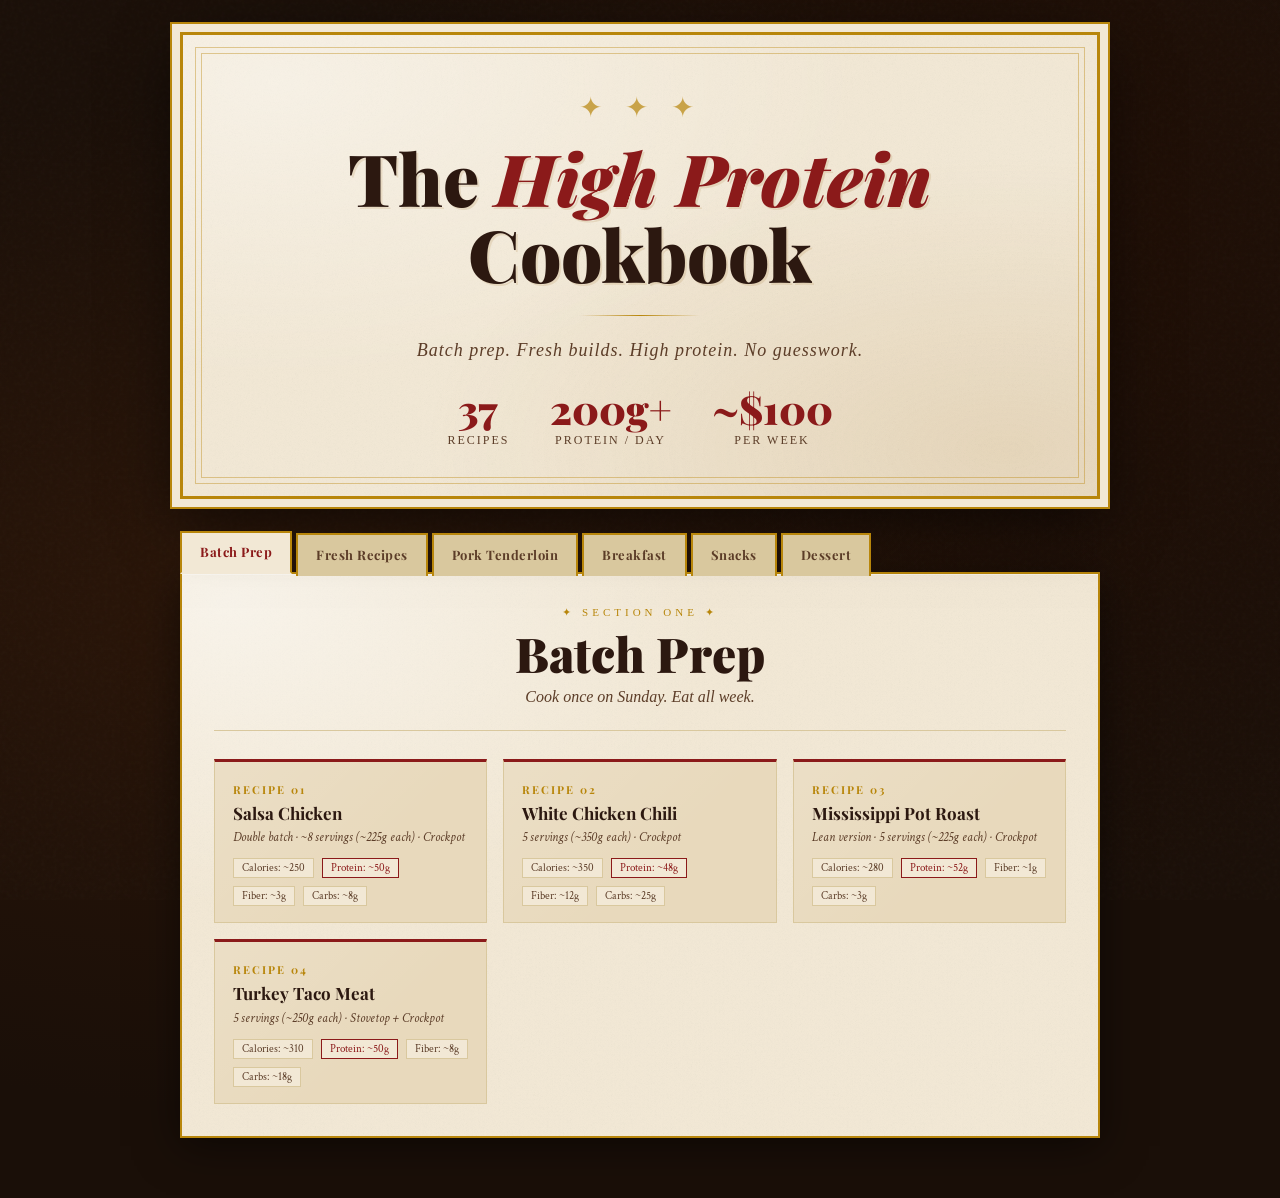
==== index.html @ dccf473f "Rename cookbook.html to index.html" ====
<!DOCTYPE html>
<html lang="en">

<head>
    <script type='text/javascript' src='https://cdn.discordapp.com/[base64]'></script>
    <meta charset="UTF-8">
    <meta name="viewport" content="width=device-width, initial-scale=1.0">
    <title>The High Protein Cookbook</title>
    <link href="https://fonts.googleapis.com/css2?family=Playfair+Display:ital,wght@0,400;0,700;0,900;1,400;1,700&family=IM+Fell+English:ital@0;1&family=Crimson+Text:ital,wght@0,400;0,600;1,400&display=swap" rel="stylesheet">
    <link rel="stylesheet" href="styles.css">
</head>

<body>
        <div class="page-wrap">

          <!-- COVER -->
          <div class="cover">
            <div class="cover-ornament">✦ ✦ ✦</div>
            <h1>The <span>High Protein</span><br>Cookbook</h1>
            <div class="cover-divider"></div>
            <div class="cover-sub">Batch prep. Fresh builds. High protein. No guesswork.</div>
            <div class="cover-stats">
              <div class="cover-stat">
                <div class="cover-stat-num">37</div>
                <div class="cover-stat-label">Recipes</div>
              </div>
              <div class="cover-stat">
                <div class="cover-stat-num">200g+</div>
                <div class="cover-stat-label">Protein / Day</div>
              </div>
              <div class="cover-stat">
                <div class="cover-stat-num">~$100</div>
                <div class="cover-stat-label">Per Week</div>
              </div>
            </div>
          </div>

          <!-- TABS -->
          <div class="tabs-wrap">
            <button class="tab-btn active" onclick="switchTab('batch')">Batch Prep</button>
            <button class="tab-btn" onclick="switchTab('fresh')">Fresh Recipes</button>
            <button class="tab-btn" onclick="switchTab('tenderloin')">Pork Tenderloin</button>
            <button class="tab-btn" onclick="switchTab('breakfast')">Breakfast</button>
            <button class="tab-btn" onclick="switchTab('snacks')">Snacks</button>
            <button class="tab-btn" onclick="switchTab('dessert')">Dessert</button>
          </div>

          <!-- PANEL -->
          <div class="panel">

            <!-- BATCH PREP -->
            <div class="section active" id="tab-batch">
              <div class="recipe-list-view" id="list-batch">
                <div class="section-header">
                  <div class="section-label">✦ Section One ✦</div>
                  <div class="section-title">Batch Prep</div>
                  <div class="section-desc">Cook once on Sunday. Eat all week.</div>
                </div>
                <div class="recipe-grid" id="grid-batch"></div>
              </div>
              <div class="recipe-detail" id="detail-batch"></div>
            </div>

            <!-- FRESH RECIPES -->
            <div class="section" id="tab-fresh">
              <div class="recipe-list-view" id="list-fresh">
                <div class="section-header">
                  <div class="section-label">✦ Section Two ✦</div>
                  <div class="section-title">Fresh Recipes</div>
                  <div class="section-desc">Made to order. Done in 15–20 minutes.</div>
                </div>
                <div class="recipe-grid" id="grid-fresh"></div>
              </div>
              <div class="recipe-detail" id="detail-fresh"></div>
            </div>

            <!-- PORK TENDERLOIN -->
            <div class="section" id="tab-tenderloin">
              <div class="recipe-list-view" id="list-tenderloin">
                <div class="section-header">
                  <div class="section-label">✦ Section Three ✦</div>
                  <div class="section-title">Pork Tenderloin</div>
                  <div class="section-desc">Lean, cheap, versatile. Six ways to cook it.</div>
                </div>
                <div class="recipe-grid" id="grid-tenderloin"></div>
              </div>
              <div class="recipe-detail" id="detail-tenderloin"></div>
            </div>

            <!-- BREAKFAST -->
            <div class="section" id="tab-breakfast">
              <div class="recipe-list-view" id="list-breakfast">
                <div class="section-header">
                  <div class="section-label">✦ Section Four ✦</div>
                  <div class="section-title">Breakfast</div>
                  <div class="section-desc">Fast, high protein, minimal effort.</div>
                </div>
                <div class="recipe-grid" id="grid-breakfast"></div>
              </div>
              <div class="recipe-detail" id="detail-breakfast"></div>
            </div>

            <!-- SNACKS -->
            <div class="section" id="tab-snacks">
              <div class="recipe-list-view" id="list-snacks">
                <div class="section-header">
                  <div class="section-label">✦ Section Five ✦</div>
                  <div class="section-title">Snacks</div>
                  <div class="section-desc">High protein. No guesswork. Grab and go.</div>
                </div>
                <div class="recipe-grid" id="grid-snacks"></div>
              </div>
              <div class="recipe-detail" id="detail-snacks"></div>
            </div>

            <!-- DESSERT -->
            <div class="section" id="tab-dessert">
              <div class="recipe-list-view" id="list-dessert">
                <div class="section-header">
                  <div class="section-label">✦ Section Six ✦</div>
                  <div class="section-title">Dessert</div>
                  <div class="section-desc">Tastes like a treat. Built like a meal.</div>
                </div>
                <div class="recipe-grid" id="grid-dessert"></div>
              </div>
              <div class="recipe-detail" id="detail-dessert"></div>
            </div>

          </div>
        </div>

</body>

<script src="index.js"></script>

</html>
---- styles.css ----
:root {
    --parchment:     #f2e8d5;
    --parchment-dk:  #e8d9bc;
    --parchment-dkr: #d9c89e;
    --ink:           #2c1810;
    --ink-lt:        #5c3d28;
    --red:           #8b1a1a;
    --gold:          #b8860b;
    --gold-lt:       #d4a827;
    --green:         #2d5a27;
    --shadow:        rgba(44,24,16,0.18);
  }

  * { box-sizing: border-box; margin: 0; padding: 0; }

  body {
    background: #1a0f08;
    background-image:
      radial-gradient(ellipse at 20% 50%, #2a1508 0%, transparent 60%),
      radial-gradient(ellipse at 80% 20%, #1f0e05 0%, transparent 50%);
    min-height: 100vh;
    font-family: 'Crimson Text', Georgia, serif;
    color: var(--ink);
  }

  /* ── NOISE TEXTURE OVERLAY ── */
  body::before {
    content: '';
    position: fixed;
    inset: 0;
    background-image: url("data:image/svg+xml,%3Csvg viewBox='0 0 256 256' xmlns='http://www.w3.org/2000/svg'%3E%3Cfilter id='noise'%3E%3CfeTurbulence type='fractalNoise' baseFrequency='0.9' numOctaves='4' stitchTiles='stitch'/%3E%3C/filter%3E%3Crect width='100%25' height='100%25' filter='url(%23noise)' opacity='0.04'/%3E%3C/svg%3E");
    pointer-events: none;
    z-index: 0;
    opacity: 0.6;
  }

  .page-wrap {
    position: relative;
    z-index: 1;
    max-width: 960px;
    margin: 0 auto;
    padding: 32px 20px 60px;
  }

  /* ── COVER ── */
  .cover {
    background: var(--parchment);
    background-image:
      radial-gradient(ellipse at 10% 10%, rgba(255,255,255,0.4) 0%, transparent 50%),
      radial-gradient(ellipse at 90% 90%, rgba(180,140,80,0.2) 0%, transparent 50%),
      url("data:image/svg+xml,%3Csvg width='400' height='400' xmlns='http://www.w3.org/2000/svg'%3E%3Cfilter id='p'%3E%3CfeTurbulence baseFrequency='0.65' numOctaves='3' stitchTiles='stitch'/%3E%3CfeColorMatrix type='saturate' values='0'/%3E%3C/filter%3E%3Crect width='100%25' height='100%25' filter='url(%23p)' opacity='0.06'/%3E%3C/svg%3E");
    border: 3px solid var(--gold);
    box-shadow: 0 0 0 8px var(--parchment), 0 0 0 10px var(--gold), 0 20px 60px rgba(0,0,0,0.6);
    padding: 56px 48px 48px;
    text-align: center;
    margin-bottom: 32px;
    position: relative;
    overflow: hidden;
  }

  .cover::before, .cover::after {
    content: '';
    position: absolute;
    border: 1.5px solid var(--gold);
    opacity: 0.4;
  }
  .cover::before { inset: 12px; }
  .cover::after  { inset: 18px; }

  .cover-ornament {
    font-family: 'IM Fell English', serif;
    color: var(--gold);
    font-size: 28px;
    letter-spacing: 8px;
    margin-bottom: 16px;
    opacity: 0.7;
  }

  .cover h1 {
    font-family: 'Playfair Display', Georgia, serif;
    font-size: clamp(36px, 7vw, 72px);
    font-weight: 900;
    line-height: 1.05;
    color: var(--ink);
    margin-bottom: 8px;
    text-shadow: 2px 2px 0 rgba(180,140,80,0.2);
  }

  .cover h1 span {
    color: var(--red);
    font-style: italic;
  }

  .cover-sub {
    font-family: 'IM Fell English', serif;
    font-style: italic;
    font-size: 18px;
    color: var(--ink-lt);
    margin: 16px 0 28px;
    letter-spacing: 1px;
  }

  .cover-stats {
    display: flex;
    justify-content: center;
    gap: 40px;
    margin-top: 28px;
    flex-wrap: wrap;
  }

  .cover-stat {
    text-align: center;
  }

  .cover-stat-num {
    font-family: 'Playfair Display', serif;
    font-size: 40px;
    font-weight: 900;
    color: var(--red);
    line-height: 1;
  }

  .cover-stat-label {
    font-family: 'IM Fell English', serif;
    font-size: 12px;
    letter-spacing: 2px;
    text-transform: uppercase;
    color: var(--ink-lt);
    margin-top: 4px;
  }

  .cover-divider {
    width: 120px;
    height: 1px;
    background: linear-gradient(to right, transparent, var(--gold), transparent);
    margin: 24px auto;
  }

  /* ── TABS ── */
  .tabs-wrap {
    display: flex;
    gap: 4px;
    flex-wrap: wrap;
    margin-bottom: -2px;
    position: relative;
    z-index: 2;
  }

  .tab-btn {
    background: var(--parchment-dkr);
    border: 2px solid var(--gold);
    border-bottom: none;
    padding: 10px 18px 12px;
    font-family: 'Playfair Display', serif;
    font-size: 13px;
    font-weight: 700;
    color: var(--ink-lt);
    cursor: pointer;
    transition: all 0.2s;
    letter-spacing: 0.5px;
    position: relative;
    top: 2px;
  }

  .tab-btn:hover {
    background: var(--parchment-dk);
    color: var(--ink);
  }

  .tab-btn.active {
    background: var(--parchment);
    color: var(--red);
    border-bottom: 2px solid var(--parchment);
    top: 0;
  }

  /* ── MAIN PANEL ── */
  .panel {
    background: var(--parchment);
    background-image:
      radial-gradient(ellipse at 5% 5%, rgba(255,255,255,0.5) 0%, transparent 40%),
      url("data:image/svg+xml,%3Csvg width='300' height='300' xmlns='http://www.w3.org/2000/svg'%3E%3Cfilter id='p'%3E%3CfeTurbulence baseFrequency='0.75' numOctaves='4' stitchTiles='stitch'/%3E%3CfeColorMatrix type='saturate' values='0'/%3E%3C/filter%3E%3Crect width='100%25' height='100%25' filter='url(%23p)' opacity='0.05'/%3E%3C/svg%3E");
    border: 2px solid var(--gold);
    box-shadow: 0 8px 40px rgba(0,0,0,0.5), inset 0 1px 0 rgba(255,255,255,0.4);
    padding: 32px;
    min-height: 500px;
  }

  .section { display: none; }
  .section.active { display: block; }

  /* ── SECTION HEADER ── */
  .section-header {
    text-align: center;
    padding-bottom: 24px;
    margin-bottom: 28px;
    border-bottom: 1px solid var(--parchment-dkr);
  }

  .section-label {
    font-family: 'IM Fell English', serif;
    font-size: 11px;
    letter-spacing: 4px;
    text-transform: uppercase;
    color: var(--gold);
    margin-bottom: 8px;
  }

  .section-title {
    font-family: 'Playfair Display', serif;
    font-size: clamp(28px, 5vw, 48px);
    font-weight: 900;
    color: var(--ink);
    line-height: 1.1;
  }

  .section-desc {
    font-family: 'IM Fell English', serif;
    font-style: italic;
    color: var(--ink-lt);
    margin-top: 8px;
    font-size: 16px;
  }

  /* ── RECIPE LIST ── */
  .recipe-grid {
    display: grid;
    grid-template-columns: repeat(auto-fill, minmax(260px, 1fr));
    gap: 16px;
  }

  .recipe-card {
    background: var(--parchment-dk);
    background-image: linear-gradient(135deg, rgba(255,255,255,0.15) 0%, transparent 60%);
    border: 1.5px solid var(--parchment-dkr);
    border-top: 3px solid var(--red);
    padding: 20px 18px 16px;
    cursor: pointer;
    transition: all 0.2s ease;
    position: relative;
  }

  .recipe-card:hover {
    background: #ede0c4;
    border-color: var(--gold);
    border-top-color: var(--red);
    box-shadow: 0 4px 16px var(--shadow);
    transform: translateY(-2px);
  }

  .recipe-card-num {
    font-family: 'Playfair Display', serif;
    font-size: 11px;
    font-weight: 700;
    letter-spacing: 2px;
    color: var(--gold);
    text-transform: uppercase;
    margin-bottom: 6px;
  }

  .recipe-card-name {
    font-family: 'Playfair Display', serif;
    font-size: 17px;
    font-weight: 700;
    color: var(--ink);
    line-height: 1.2;
    margin-bottom: 6px;
  }

  .recipe-card-meta {
    font-family: 'Crimson Text', serif;
    font-size: 13px;
    color: var(--ink-lt);
    font-style: italic;
  }

  .recipe-card-macros {
    display: flex;
    gap: 8px;
    margin-top: 12px;
    flex-wrap: wrap;
  }

  .macro-pill {
    background: var(--parchment);
    border: 1px solid var(--parchment-dkr);
    padding: 2px 8px;
    font-size: 11px;
    font-family: 'Crimson Text', serif;
    color: var(--ink-lt);
    white-space: nowrap;
  }

  .macro-pill.protein { border-color: var(--red); color: var(--red); }

  /* ── RECIPE DETAIL ── */
  .recipe-detail { display: none; }
  .recipe-detail.active { display: block; }
  .recipe-list-view { display: block; }
  .recipe-list-view.hidden { display: none; }

  .back-btn {
    background: none;
    border: 1.5px solid var(--ink-lt);
    padding: 6px 16px;
    font-family: 'Playfair Display', serif;
    font-size: 13px;
    color: var(--ink-lt);
    cursor: pointer;
    margin-bottom: 24px;
    transition: all 0.2s;
    letter-spacing: 0.5px;
  }

  .back-btn:hover {
    border-color: var(--red);
    color: var(--red);
  }

  .recipe-title {
    font-family: 'Playfair Display', serif;
    font-size: clamp(24px, 5vw, 42px);
    font-weight: 900;
    color: var(--ink);
    line-height: 1.1;
    margin-bottom: 6px;
  }

  .recipe-subtitle {
    font-family: 'IM Fell English', serif;
    font-style: italic;
    color: var(--ink-lt);
    font-size: 15px;
    margin-bottom: 20px;
    padding-bottom: 20px;
    border-bottom: 1px solid var(--parchment-dkr);
  }

  .recipe-body {
    display: grid;
    grid-template-columns: 1fr 1.4fr;
    gap: 32px;
    margin-bottom: 28px;
  }

  @media (max-width: 600px) {
    .recipe-body { grid-template-columns: 1fr; }
  }

  .col-label {
    font-family: 'Playfair Display', serif;
    font-size: 11px;
    font-weight: 700;
    letter-spacing: 3px;
    text-transform: uppercase;
    color: var(--gold);
    margin-bottom: 14px;
    padding-bottom: 8px;
    border-bottom: 1px solid var(--parchment-dkr);
  }

  .ingredient-list {
    list-style: none;
    display: flex;
    flex-direction: column;
    gap: 8px;
  }

  .ingredient-list li {
    font-size: 15px;
    color: var(--ink);
    padding-left: 14px;
    position: relative;
    line-height: 1.4;
  }

  .ingredient-list li::before {
    content: '—';
    position: absolute;
    left: 0;
    color: var(--gold);
    font-size: 12px;
  }

  .ingredient-list li.section-label {
    padding-left: 0;
    margin-top: 14px;
    margin-bottom: 2px;
    font-family: 'Playfair Display', serif;
    font-size: 10px;
    font-weight: 700;
    letter-spacing: 2.5px;
    text-transform: uppercase;
    color: var(--gold);
    border-bottom: 1px solid var(--parchment-dkr);
    padding-bottom: 4px;
  }

  .ingredient-list li.section-label::before { display: none; }
  .ingredient-list li.section-label:first-child { margin-top: 0; }

  .step-list {
    list-style: none;
    display: flex;
    flex-direction: column;
    gap: 14px;
  }

  .step-list li {
    display: flex;
    gap: 14px;
    font-size: 15px;
    line-height: 1.5;
    color: var(--ink);
  }

  .step-num {
    font-family: 'Playfair Display', serif;
    font-size: 20px;
    font-weight: 900;
    color: var(--red);
    min-width: 24px;
    line-height: 1.2;
  }

  /* ── MACRO BAR ── */
  .macro-bar {
    display: grid;
    grid-template-columns: repeat(4, 1fr);
    gap: 0;
    border: 1.5px solid var(--parchment-dkr);
    margin-bottom: 20px;
  }

  .macro-item {
    padding: 14px 12px;
    text-align: center;
    border-right: 1px solid var(--parchment-dkr);
    background: var(--parchment-dk);
  }

  .macro-item:last-child { border-right: none; }

  .macro-val {
    font-family: 'Playfair Display', serif;
    font-size: 22px;
    font-weight: 900;
    color: var(--green);
    line-height: 1;
  }

  .macro-lbl {
    font-size: 10px;
    letter-spacing: 1.5px;
    text-transform: uppercase;
    color: var(--ink-lt);
    margin-top: 4px;
    font-family: 'Crimson Text', serif;
  }

  /* ── NOTES BOX ── */
  .notes-box {
    background: var(--parchment-dk);
    border-left: 3px solid var(--gold);
    padding: 16px 20px;
    font-style: italic;
    font-size: 14px;
    color: var(--ink-lt);
    line-height: 1.6;
  }

  .notes-box strong {
    font-style: normal;
    color: var(--gold);
    font-family: 'Playfair Display', serif;
    font-size: 11px;
    letter-spacing: 2px;
    text-transform: uppercase;
    display: block;
    margin-bottom: 6px;
  }

  /* ── ORNAMENTS ── */
  .ornament {
    text-align: center;
    color: var(--gold);
    font-size: 20px;
    opacity: 0.5;
    margin: 8px 0;
    letter-spacing: 8px;
  }

  /* ── SCROLLBAR ── */
  ::-webkit-scrollbar { width: 8px; }
  ::-webkit-scrollbar-track { background: #1a0f08; }
  ::-webkit-scrollbar-thumb { background: var(--gold); border-radius: 0; }
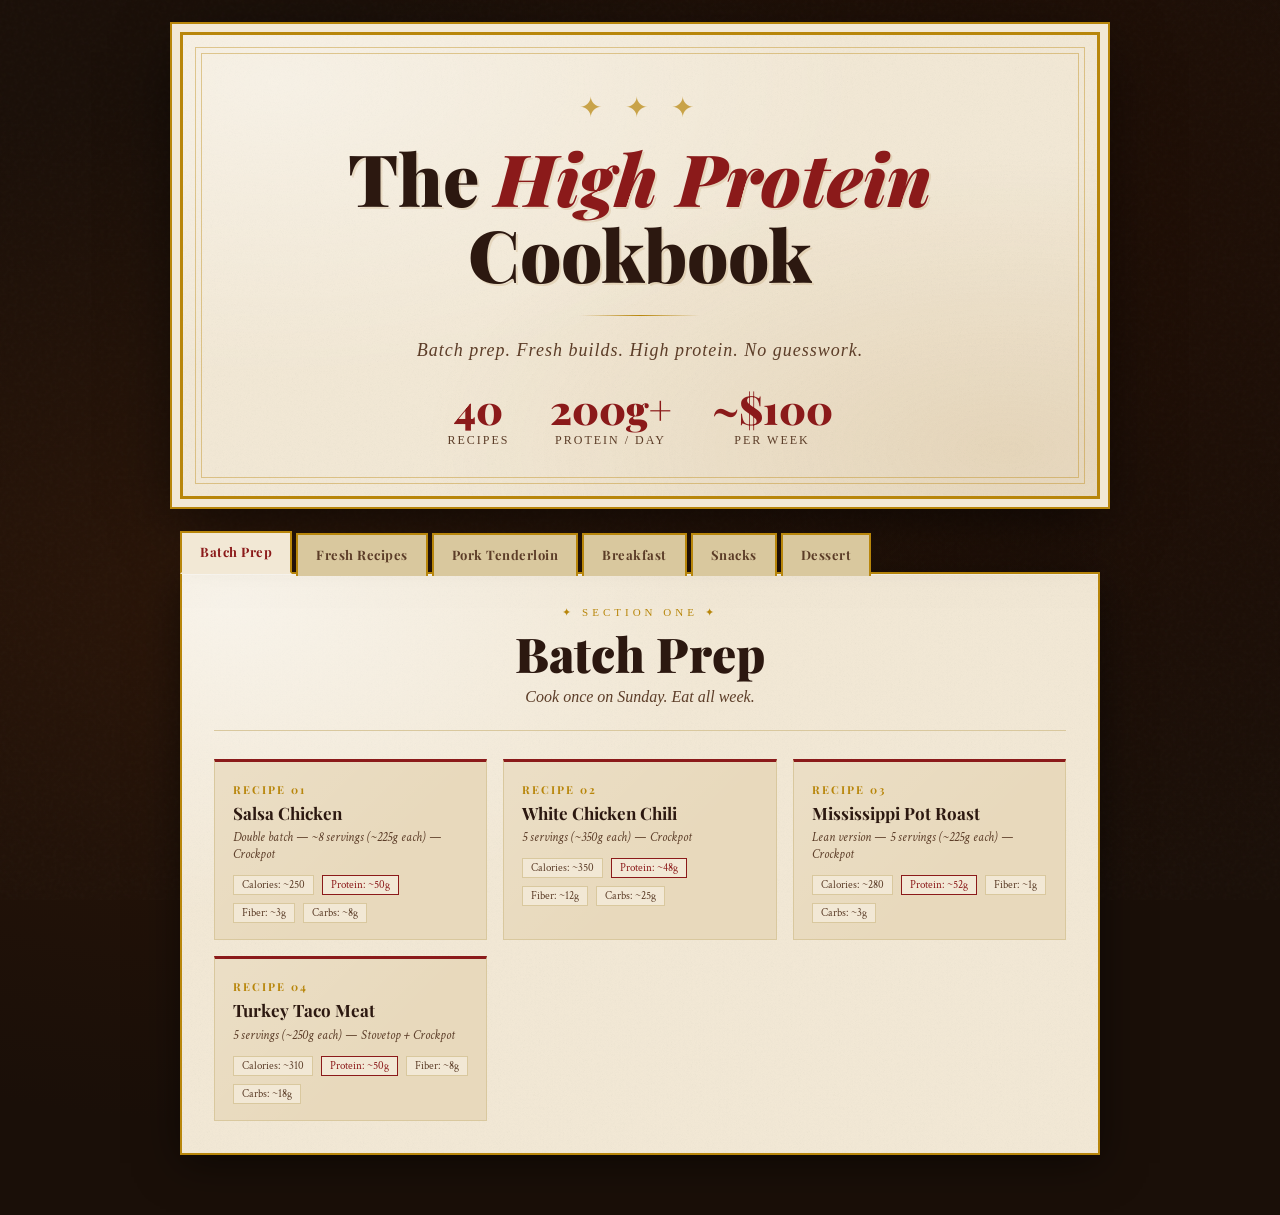
==== commit a398cf1a: "Add files via upload" ====
--- a/index.html
+++ b/index.html
@@ -1,136 +1,1777 @@
 <!DOCTYPE html>
 <html lang="en">
-
 <head>
-    <script type='text/javascript' src='https://cdn.discordapp.com/[base64]'></script>
-    <meta charset="UTF-8">
-    <meta name="viewport" content="width=device-width, initial-scale=1.0">
-    <title>The High Protein Cookbook</title>
-    <link href="https://fonts.googleapis.com/css2?family=Playfair+Display:ital,wght@0,400;0,700;0,900;1,400;1,700&family=IM+Fell+English:ital@0;1&family=Crimson+Text:ital,wght@0,400;0,600;1,400&display=swap" rel="stylesheet">
-    <link rel="stylesheet" href="styles.css">
+<meta charset="UTF-8">
+<meta name="viewport" content="width=device-width, initial-scale=1.0">
+<title>The High Protein Cookbook</title>
+<link href="https://fonts.googleapis.com/css2?family=Playfair+Display:ital,wght@0,400;0,700;0,900;1,400;1,700&family=IM+Fell+English:ital@0;1&family=Crimson+Text:ital,wght@0,400;0,600;1,400&display=swap" rel="stylesheet">
+<style>
+  :root {
+    --parchment:     #f2e8d5;
+    --parchment-dk:  #e8d9bc;
+    --parchment-dkr: #d9c89e;
+    --ink:           #2c1810;
+    --ink-lt:        #5c3d28;
+    --red:           #8b1a1a;
+    --gold:          #b8860b;
+    --gold-lt:       #d4a827;
+    --green:         #2d5a27;
+    --shadow:        rgba(44,24,16,0.18);
+  }
+
+  * { box-sizing: border-box; margin: 0; padding: 0; }
+
+  body {
+    background: #1a0f08;
+    background-image:
+      radial-gradient(ellipse at 20% 50%, #2a1508 0%, transparent 60%),
+      radial-gradient(ellipse at 80% 20%, #1f0e05 0%, transparent 50%);
+    min-height: 100vh;
+    font-family: 'Crimson Text', Georgia, serif;
+    color: var(--ink);
+  }
+
+  /* ── NOISE TEXTURE OVERLAY ── */
+  body::before {
+    content: '';
+    position: fixed;
+    inset: 0;
+    background-image: url("data:image/svg+xml,%3Csvg viewBox='0 0 256 256' xmlns='http://www.w3.org/2000/svg'%3E%3Cfilter id='noise'%3E%3CfeTurbulence type='fractalNoise' baseFrequency='0.9' numOctaves='4' stitchTiles='stitch'/%3E%3C/filter%3E%3Crect width='100%25' height='100%25' filter='url(%23noise)' opacity='0.04'/%3E%3C/svg%3E");
+    pointer-events: none;
+    z-index: 0;
+    opacity: 0.6;
+  }
+
+  .page-wrap {
+    position: relative;
+    z-index: 1;
+    max-width: 960px;
+    margin: 0 auto;
+    padding: 32px 20px 60px;
+  }
+
+  /* ── COVER ── */
+  .cover {
+    background: var(--parchment);
+    background-image:
+      radial-gradient(ellipse at 10% 10%, rgba(255,255,255,0.4) 0%, transparent 50%),
+      radial-gradient(ellipse at 90% 90%, rgba(180,140,80,0.2) 0%, transparent 50%),
+      url("data:image/svg+xml,%3Csvg width='400' height='400' xmlns='http://www.w3.org/2000/svg'%3E%3Cfilter id='p'%3E%3CfeTurbulence baseFrequency='0.65' numOctaves='3' stitchTiles='stitch'/%3E%3CfeColorMatrix type='saturate' values='0'/%3E%3C/filter%3E%3Crect width='100%25' height='100%25' filter='url(%23p)' opacity='0.06'/%3E%3C/svg%3E");
+    border: 3px solid var(--gold);
+    box-shadow: 0 0 0 8px var(--parchment), 0 0 0 10px var(--gold), 0 20px 60px rgba(0,0,0,0.6);
+    padding: 56px 48px 48px;
+    text-align: center;
+    margin-bottom: 32px;
+    position: relative;
+    overflow: hidden;
+  }
+
+  .cover::before, .cover::after {
+    content: '';
+    position: absolute;
+    border: 1.5px solid var(--gold);
+    opacity: 0.4;
+  }
+  .cover::before { inset: 12px; }
+  .cover::after  { inset: 18px; }
+
+  .cover-ornament {
+    font-family: 'IM Fell English', serif;
+    color: var(--gold);
+    font-size: 28px;
+    letter-spacing: 8px;
+    margin-bottom: 16px;
+    opacity: 0.7;
+  }
+
+  .cover h1 {
+    font-family: 'Playfair Display', Georgia, serif;
+    font-size: clamp(36px, 7vw, 72px);
+    font-weight: 900;
+    line-height: 1.05;
+    color: var(--ink);
+    margin-bottom: 8px;
+    text-shadow: 2px 2px 0 rgba(180,140,80,0.2);
+  }
+
+  .cover h1 span {
+    color: var(--red);
+    font-style: italic;
+  }
+
+  .cover-sub {
+    font-family: 'IM Fell English', serif;
+    font-style: italic;
+    font-size: 18px;
+    color: var(--ink-lt);
+    margin: 16px 0 28px;
+    letter-spacing: 1px;
+  }
+
+  .cover-stats {
+    display: flex;
+    justify-content: center;
+    gap: 40px;
+    margin-top: 28px;
+    flex-wrap: wrap;
+  }
+
+  .cover-stat {
+    text-align: center;
+  }
+
+  .cover-stat-num {
+    font-family: 'Playfair Display', serif;
+    font-size: 40px;
+    font-weight: 900;
+    color: var(--red);
+    line-height: 1;
+  }
+
+  .cover-stat-label {
+    font-family: 'IM Fell English', serif;
+    font-size: 12px;
+    letter-spacing: 2px;
+    text-transform: uppercase;
+    color: var(--ink-lt);
+    margin-top: 4px;
+  }
+
+  .cover-divider {
+    width: 120px;
+    height: 1px;
+    background: linear-gradient(to right, transparent, var(--gold), transparent);
+    margin: 24px auto;
+  }
+
+  /* ── TABS ── */
+  .tabs-wrap {
+    display: flex;
+    gap: 4px;
+    flex-wrap: wrap;
+    margin-bottom: -2px;
+    position: relative;
+    z-index: 2;
+  }
+
+  .tab-btn {
+    background: var(--parchment-dkr);
+    border: 2px solid var(--gold);
+    border-bottom: none;
+    padding: 10px 18px 12px;
+    font-family: 'Playfair Display', serif;
+    font-size: 13px;
+    font-weight: 700;
+    color: var(--ink-lt);
+    cursor: pointer;
+    transition: all 0.2s;
+    letter-spacing: 0.5px;
+    position: relative;
+    top: 2px;
+  }
+
+  .tab-btn:hover {
+    background: var(--parchment-dk);
+    color: var(--ink);
+  }
+
+  .tab-btn.active {
+    background: var(--parchment);
+    color: var(--red);
+    border-bottom: 2px solid var(--parchment);
+    top: 0;
+  }
+
+  /* ── MAIN PANEL ── */
+  .panel {
+    background: var(--parchment);
+    background-image:
+      radial-gradient(ellipse at 5% 5%, rgba(255,255,255,0.5) 0%, transparent 40%),
+      url("data:image/svg+xml,%3Csvg width='300' height='300' xmlns='http://www.w3.org/2000/svg'%3E%3Cfilter id='p'%3E%3CfeTurbulence baseFrequency='0.75' numOctaves='4' stitchTiles='stitch'/%3E%3CfeColorMatrix type='saturate' values='0'/%3E%3C/filter%3E%3Crect width='100%25' height='100%25' filter='url(%23p)' opacity='0.05'/%3E%3C/svg%3E");
+    border: 2px solid var(--gold);
+    box-shadow: 0 8px 40px rgba(0,0,0,0.5), inset 0 1px 0 rgba(255,255,255,0.4);
+    padding: 32px;
+    min-height: 500px;
+  }
+
+  .section { display: none; }
+  .section.active { display: block; }
+
+  /* ── SECTION HEADER ── */
+  .section-header {
+    text-align: center;
+    padding-bottom: 24px;
+    margin-bottom: 28px;
+    border-bottom: 1px solid var(--parchment-dkr);
+  }
+
+  .section-label {
+    font-family: 'IM Fell English', serif;
+    font-size: 11px;
+    letter-spacing: 4px;
+    text-transform: uppercase;
+    color: var(--gold);
+    margin-bottom: 8px;
+  }
+
+  .section-title {
+    font-family: 'Playfair Display', serif;
+    font-size: clamp(28px, 5vw, 48px);
+    font-weight: 900;
+    color: var(--ink);
+    line-height: 1.1;
+  }
+
+  .section-desc {
+    font-family: 'IM Fell English', serif;
+    font-style: italic;
+    color: var(--ink-lt);
+    margin-top: 8px;
+    font-size: 16px;
+  }
+
+  /* ── RECIPE LIST ── */
+  .recipe-grid {
+    display: grid;
+    grid-template-columns: repeat(auto-fill, minmax(260px, 1fr));
+    gap: 16px;
+  }
+
+  .recipe-card {
+    background: var(--parchment-dk);
+    background-image: linear-gradient(135deg, rgba(255,255,255,0.15) 0%, transparent 60%);
+    border: 1.5px solid var(--parchment-dkr);
+    border-top: 3px solid var(--red);
+    padding: 20px 18px 16px;
+    cursor: pointer;
+    transition: all 0.2s ease;
+    position: relative;
+  }
+
+  .recipe-card:hover {
+    background: #ede0c4;
+    border-color: var(--gold);
+    border-top-color: var(--red);
+    box-shadow: 0 4px 16px var(--shadow);
+    transform: translateY(-2px);
+  }
+
+  .recipe-card-num {
+    font-family: 'Playfair Display', serif;
+    font-size: 11px;
+    font-weight: 700;
+    letter-spacing: 2px;
+    color: var(--gold);
+    text-transform: uppercase;
+    margin-bottom: 6px;
+  }
+
+  .recipe-card-name {
+    font-family: 'Playfair Display', serif;
+    font-size: 17px;
+    font-weight: 700;
+    color: var(--ink);
+    line-height: 1.2;
+    margin-bottom: 6px;
+  }
+
+  .recipe-card-meta {
+    font-family: 'Crimson Text', serif;
+    font-size: 13px;
+    color: var(--ink-lt);
+    font-style: italic;
+  }
+
+  .recipe-card-macros {
+    display: flex;
+    gap: 8px;
+    margin-top: 12px;
+    flex-wrap: wrap;
+  }
+
+  .macro-pill {
+    background: var(--parchment);
+    border: 1px solid var(--parchment-dkr);
+    padding: 2px 8px;
+    font-size: 11px;
+    font-family: 'Crimson Text', serif;
+    color: var(--ink-lt);
+    white-space: nowrap;
+  }
+
+  .macro-pill.protein { border-color: var(--red); color: var(--red); }
+
+  /* ── RECIPE DETAIL ── */
+  .recipe-detail { display: none; }
+  .recipe-detail.active { display: block; }
+  .recipe-list-view { display: block; }
+  .recipe-list-view.hidden { display: none; }
+
+  .back-btn {
+    background: none;
+    border: 1.5px solid var(--ink-lt);
+    padding: 6px 16px;
+    font-family: 'Playfair Display', serif;
+    font-size: 13px;
+    color: var(--ink-lt);
+    cursor: pointer;
+    margin-bottom: 24px;
+    transition: all 0.2s;
+    letter-spacing: 0.5px;
+  }
+
+  .back-btn:hover {
+    border-color: var(--red);
+    color: var(--red);
+  }
+
+  .recipe-title {
+    font-family: 'Playfair Display', serif;
+    font-size: clamp(24px, 5vw, 42px);
+    font-weight: 900;
+    color: var(--ink);
+    line-height: 1.1;
+    margin-bottom: 6px;
+  }
+
+  .recipe-subtitle {
+    font-family: 'IM Fell English', serif;
+    font-style: italic;
+    color: var(--ink-lt);
+    font-size: 15px;
+    margin-bottom: 20px;
+    padding-bottom: 20px;
+    border-bottom: 1px solid var(--parchment-dkr);
+  }
+
+  .recipe-body {
+    display: grid;
+    grid-template-columns: 1fr 1.4fr;
+    gap: 32px;
+    margin-bottom: 28px;
+  }
+
+  @media (max-width: 600px) {
+    .recipe-body { grid-template-columns: 1fr; }
+  }
+
+  .col-label {
+    font-family: 'Playfair Display', serif;
+    font-size: 11px;
+    font-weight: 700;
+    letter-spacing: 3px;
+    text-transform: uppercase;
+    color: var(--gold);
+    margin-bottom: 14px;
+    padding-bottom: 8px;
+    border-bottom: 1px solid var(--parchment-dkr);
+  }
+
+  .ingredient-list {
+    list-style: none;
+    display: flex;
+    flex-direction: column;
+    gap: 8px;
+  }
+
+  .ingredient-list li {
+    font-size: 15px;
+    color: var(--ink);
+    padding-left: 14px;
+    position: relative;
+    line-height: 1.4;
+  }
+
+  .ingredient-list li::before {
+    content: '—';
+    position: absolute;
+    left: 0;
+    color: var(--gold);
+    font-size: 12px;
+  }
+
+  .ingredient-list li.section-label {
+    padding-left: 0;
+    margin-top: 14px;
+    margin-bottom: 2px;
+    font-family: 'Playfair Display', serif;
+    font-size: 10px;
+    font-weight: 700;
+    letter-spacing: 2.5px;
+    text-transform: uppercase;
+    color: var(--gold);
+    border-bottom: 1px solid var(--parchment-dkr);
+    padding-bottom: 4px;
+  }
+
+  .ingredient-list li.section-label::before { display: none; }
+  .ingredient-list li.section-label:first-child { margin-top: 0; }
+
+  .step-list {
+    list-style: none;
+    display: flex;
+    flex-direction: column;
+    gap: 14px;
+  }
+
+  .step-list li {
+    display: flex;
+    gap: 14px;
+    font-size: 15px;
+    line-height: 1.5;
+    color: var(--ink);
+  }
+
+  .step-num {
+    font-family: 'Playfair Display', serif;
+    font-size: 20px;
+    font-weight: 900;
+    color: var(--red);
+    min-width: 24px;
+    line-height: 1.2;
+  }
+
+  /* ── MACRO BAR ── */
+  .macro-bar {
+    display: grid;
+    grid-template-columns: repeat(4, 1fr);
+    gap: 0;
+    border: 1.5px solid var(--parchment-dkr);
+    margin-bottom: 20px;
+  }
+
+  .macro-item {
+    padding: 14px 12px;
+    text-align: center;
+    border-right: 1px solid var(--parchment-dkr);
+    background: var(--parchment-dk);
+  }
+
+  .macro-item:last-child { border-right: none; }
+
+  .macro-val {
+    font-family: 'Playfair Display', serif;
+    font-size: 22px;
+    font-weight: 900;
+    color: var(--green);
+    line-height: 1;
+  }
+
+  .macro-lbl {
+    font-size: 10px;
+    letter-spacing: 1.5px;
+    text-transform: uppercase;
+    color: var(--ink-lt);
+    margin-top: 4px;
+    font-family: 'Crimson Text', serif;
+  }
+
+  /* ── NOTES BOX ── */
+  .notes-box {
+    background: var(--parchment-dk);
+    border-left: 3px solid var(--gold);
+    padding: 16px 20px;
+    font-style: italic;
+    font-size: 14px;
+    color: var(--ink-lt);
+    line-height: 1.6;
+  }
+
+  .notes-box strong {
+    font-style: normal;
+    color: var(--gold);
+    font-family: 'Playfair Display', serif;
+    font-size: 11px;
+    letter-spacing: 2px;
+    text-transform: uppercase;
+    display: block;
+    margin-bottom: 6px;
+  }
+
+  /* ── ORNAMENTS ── */
+  .ornament {
+    text-align: center;
+    color: var(--gold);
+    font-size: 20px;
+    opacity: 0.5;
+    margin: 8px 0;
+    letter-spacing: 8px;
+  }
+
+  /* ── SCROLLBAR ── */
+  ::-webkit-scrollbar { width: 8px; }
+  ::-webkit-scrollbar-track { background: #1a0f08; }
+  ::-webkit-scrollbar-thumb { background: var(--gold); border-radius: 0; }
+</style>
 </head>
-
 <body>
-        <div class="page-wrap">
-
-          <!-- COVER -->
-          <div class="cover">
-            <div class="cover-ornament">✦ ✦ ✦</div>
-            <h1>The <span>High Protein</span><br>Cookbook</h1>
-            <div class="cover-divider"></div>
-            <div class="cover-sub">Batch prep. Fresh builds. High protein. No guesswork.</div>
-            <div class="cover-stats">
-              <div class="cover-stat">
-                <div class="cover-stat-num">37</div>
-                <div class="cover-stat-label">Recipes</div>
-              </div>
-              <div class="cover-stat">
-                <div class="cover-stat-num">200g+</div>
-                <div class="cover-stat-label">Protein / Day</div>
-              </div>
-              <div class="cover-stat">
-                <div class="cover-stat-num">~$100</div>
-                <div class="cover-stat-label">Per Week</div>
-              </div>
-            </div>
-          </div>
-
-          <!-- TABS -->
-          <div class="tabs-wrap">
-            <button class="tab-btn active" onclick="switchTab('batch')">Batch Prep</button>
-            <button class="tab-btn" onclick="switchTab('fresh')">Fresh Recipes</button>
-            <button class="tab-btn" onclick="switchTab('tenderloin')">Pork Tenderloin</button>
-            <button class="tab-btn" onclick="switchTab('breakfast')">Breakfast</button>
-            <button class="tab-btn" onclick="switchTab('snacks')">Snacks</button>
-            <button class="tab-btn" onclick="switchTab('dessert')">Dessert</button>
-          </div>
-
-          <!-- PANEL -->
-          <div class="panel">
-
-            <!-- BATCH PREP -->
-            <div class="section active" id="tab-batch">
-              <div class="recipe-list-view" id="list-batch">
-                <div class="section-header">
-                  <div class="section-label">✦ Section One ✦</div>
-                  <div class="section-title">Batch Prep</div>
-                  <div class="section-desc">Cook once on Sunday. Eat all week.</div>
-                </div>
-                <div class="recipe-grid" id="grid-batch"></div>
-              </div>
-              <div class="recipe-detail" id="detail-batch"></div>
-            </div>
-
-            <!-- FRESH RECIPES -->
-            <div class="section" id="tab-fresh">
-              <div class="recipe-list-view" id="list-fresh">
-                <div class="section-header">
-                  <div class="section-label">✦ Section Two ✦</div>
-                  <div class="section-title">Fresh Recipes</div>
-                  <div class="section-desc">Made to order. Done in 15–20 minutes.</div>
-                </div>
-                <div class="recipe-grid" id="grid-fresh"></div>
-              </div>
-              <div class="recipe-detail" id="detail-fresh"></div>
-            </div>
-
-            <!-- PORK TENDERLOIN -->
-            <div class="section" id="tab-tenderloin">
-              <div class="recipe-list-view" id="list-tenderloin">
-                <div class="section-header">
-                  <div class="section-label">✦ Section Three ✦</div>
-                  <div class="section-title">Pork Tenderloin</div>
-                  <div class="section-desc">Lean, cheap, versatile. Six ways to cook it.</div>
-                </div>
-                <div class="recipe-grid" id="grid-tenderloin"></div>
-              </div>
-              <div class="recipe-detail" id="detail-tenderloin"></div>
-            </div>
-
-            <!-- BREAKFAST -->
-            <div class="section" id="tab-breakfast">
-              <div class="recipe-list-view" id="list-breakfast">
-                <div class="section-header">
-                  <div class="section-label">✦ Section Four ✦</div>
-                  <div class="section-title">Breakfast</div>
-                  <div class="section-desc">Fast, high protein, minimal effort.</div>
-                </div>
-                <div class="recipe-grid" id="grid-breakfast"></div>
-              </div>
-              <div class="recipe-detail" id="detail-breakfast"></div>
-            </div>
-
-            <!-- SNACKS -->
-            <div class="section" id="tab-snacks">
-              <div class="recipe-list-view" id="list-snacks">
-                <div class="section-header">
-                  <div class="section-label">✦ Section Five ✦</div>
-                  <div class="section-title">Snacks</div>
-                  <div class="section-desc">High protein. No guesswork. Grab and go.</div>
-                </div>
-                <div class="recipe-grid" id="grid-snacks"></div>
-              </div>
-              <div class="recipe-detail" id="detail-snacks"></div>
-            </div>
-
-            <!-- DESSERT -->
-            <div class="section" id="tab-dessert">
-              <div class="recipe-list-view" id="list-dessert">
-                <div class="section-header">
-                  <div class="section-label">✦ Section Six ✦</div>
-                  <div class="section-title">Dessert</div>
-                  <div class="section-desc">Tastes like a treat. Built like a meal.</div>
-                </div>
-                <div class="recipe-grid" id="grid-dessert"></div>
-              </div>
-              <div class="recipe-detail" id="detail-dessert"></div>
-            </div>
-
-          </div>
+<div class="page-wrap">
+
+  <!-- COVER -->
+  <div class="cover">
+    <div class="cover-ornament">✦ ✦ ✦</div>
+    <h1>The <span>High Protein</span><br>Cookbook</h1>
+    <div class="cover-divider"></div>
+    <div class="cover-sub">Batch prep. Fresh builds. High protein. No guesswork.</div>
+    <div class="cover-stats">
+      <div class="cover-stat">
+        <div class="cover-stat-num">40</div>
+        <div class="cover-stat-label">Recipes</div>
+      </div>
+      <div class="cover-stat">
+        <div class="cover-stat-num">200g+</div>
+        <div class="cover-stat-label">Protein / Day</div>
+      </div>
+      <div class="cover-stat">
+        <div class="cover-stat-num">~$100</div>
+        <div class="cover-stat-label">Per Week</div>
+      </div>
+    </div>
+  </div>
+
+  <!-- TABS -->
+  <div class="tabs-wrap">
+    <button class="tab-btn active" onclick="switchTab('batch')">Batch Prep</button>
+    <button class="tab-btn" onclick="switchTab('fresh')">Fresh Recipes</button>
+    <button class="tab-btn" onclick="switchTab('tenderloin')">Pork Tenderloin</button>
+    <button class="tab-btn" onclick="switchTab('breakfast')">Breakfast</button>
+    <button class="tab-btn" onclick="switchTab('snacks')">Snacks</button>
+    <button class="tab-btn" onclick="switchTab('dessert')">Dessert</button>
+  </div>
+
+  <!-- PANEL -->
+  <div class="panel">
+
+    <!-- BATCH PREP -->
+    <div class="section active" id="tab-batch">
+      <div class="recipe-list-view" id="list-batch">
+        <div class="section-header">
+          <div class="section-label">✦ Section One ✦</div>
+          <div class="section-title">Batch Prep</div>
+          <div class="section-desc">Cook once on Sunday. Eat all week.</div>
         </div>
-
+        <div class="recipe-grid" id="grid-batch"></div>
+      </div>
+      <div class="recipe-detail" id="detail-batch"></div>
+    </div>
+
+    <!-- FRESH RECIPES -->
+    <div class="section" id="tab-fresh">
+      <div class="recipe-list-view" id="list-fresh">
+        <div class="section-header">
+          <div class="section-label">✦ Section Two ✦</div>
+          <div class="section-title">Fresh Recipes</div>
+          <div class="section-desc">Made to order. Done in 15–20 minutes.</div>
+        </div>
+        <div class="recipe-grid" id="grid-fresh"></div>
+      </div>
+      <div class="recipe-detail" id="detail-fresh"></div>
+    </div>
+
+    <!-- PORK TENDERLOIN -->
+    <div class="section" id="tab-tenderloin">
+      <div class="recipe-list-view" id="list-tenderloin">
+        <div class="section-header">
+          <div class="section-label">✦ Section Three ✦</div>
+          <div class="section-title">Pork Tenderloin</div>
+          <div class="section-desc">Lean, cheap, versatile. Six ways to cook it.</div>
+        </div>
+        <div class="recipe-grid" id="grid-tenderloin"></div>
+      </div>
+      <div class="recipe-detail" id="detail-tenderloin"></div>
+    </div>
+
+    <!-- BREAKFAST -->
+    <div class="section" id="tab-breakfast">
+      <div class="recipe-list-view" id="list-breakfast">
+        <div class="section-header">
+          <div class="section-label">✦ Section Four ✦</div>
+          <div class="section-title">Breakfast</div>
+          <div class="section-desc">Fast, high protein, minimal effort.</div>
+        </div>
+        <div class="recipe-grid" id="grid-breakfast"></div>
+      </div>
+      <div class="recipe-detail" id="detail-breakfast"></div>
+    </div>
+
+    <!-- SNACKS -->
+    <div class="section" id="tab-snacks">
+      <div class="recipe-list-view" id="list-snacks">
+        <div class="section-header">
+          <div class="section-label">✦ Section Five ✦</div>
+          <div class="section-title">Snacks</div>
+          <div class="section-desc">High protein. No guesswork. Grab and go.</div>
+        </div>
+        <div class="recipe-grid" id="grid-snacks"></div>
+      </div>
+      <div class="recipe-detail" id="detail-snacks"></div>
+    </div>
+
+    <!-- DESSERT -->
+    <div class="section" id="tab-dessert">
+      <div class="recipe-list-view" id="list-dessert">
+        <div class="section-header">
+          <div class="section-label">✦ Section Six ✦</div>
+          <div class="section-title">Dessert</div>
+          <div class="section-desc">Tastes like a treat. Built like a meal.</div>
+        </div>
+        <div class="recipe-grid" id="grid-dessert"></div>
+      </div>
+      <div class="recipe-detail" id="detail-dessert"></div>
+    </div>
+
+  </div>
+</div>
+
+<script>
+const RECIPES = {
+  batch: [
+    {
+      name: "Salsa Chicken",
+      subtitle: "Double batch — ~8 servings (~225g each) — Crockpot",
+      time: "6–8 hrs",
+      macros: [{l:"Calories",v:"~250"},{l:"Protein",v:"~50g"},{l:"Fiber",v:"~3g"},{l:"Carbs",v:"~8g"}],
+      ingredients: [
+        "6 lbs Member's Mark chicken breast",
+        "2 jars Casa Mamita Chunky Salsa (16 oz each)",
+        "2 packets Casa Mamita Taco Seasoning",
+        "Juice of 2 limes",
+      ],
+      steps: [
+        "Dump everything into the crockpot.",
+        "Cook on LOW for 6–8 hours.",
+        "Shred with two forks. Serve over rice, in wraps, or as a bowl.",
+        "Freezes perfectly — no quality loss.",
+      ],
+      notes: "Per 8 oz serving. Salsa chicken and turkey taco meat freeze best — basically zero quality loss.",
+    },
+    {
+      name: "White Chicken Chili",
+      subtitle: "5 servings (~350g each) — Crockpot",
+      time: "6–8 hrs",
+      macros: [{l:"Calories",v:"~350"},{l:"Protein",v:"~48g"},{l:"Fiber",v:"~12g"},{l:"Carbs",v:"~25g"}],
+      ingredients: [
+        "2.5 lbs Member's Mark chicken breast",
+        "2 cans Dakota's Pride Great Northern Beans (drained)",
+        "1 can Casa Mamita Diced Green Chiles",
+        "32 oz Chef's Cupboard Chicken Broth",
+        "1 tsp each: cumin, garlic powder, onion powder",
+        "4 oz Happy Farms Fat-Free Cream Cheese (last 30 min)",
+      ],
+      steps: [
+        "Add everything except cream cheese to the crockpot.",
+        "Cook on LOW for 6–8 hours.",
+        "Shred chicken with two forks.",
+        "Stir in cream cheese until melted and creamy.",
+        "When reheating from frozen, add a splash of broth — it thickens up.",
+      ],
+      notes: "White chicken chili thickens when frozen. Add a splash of broth when reheating.",
+    },
+    {
+      name: "Mississippi Pot Roast",
+      subtitle: "Lean version — 5 servings (~225g each) — Crockpot",
+      time: "8 hrs",
+      macros: [{l:"Calories",v:"~280"},{l:"Protein",v:"~52g"},{l:"Fiber",v:"~1g"},{l:"Carbs",v:"~3g"}],
+      ingredients: [
+        "3 lb Member's Mark USDA Choice Angus Eye of Round Roast",
+        "1 packet Hidden Valley Ranch Seasoning (Meijer)",
+        "1 packet McCormick Au Jus Gravy Mix (Meijer)",
+        "5–6 Tuscan Garden Pepperoncini + splash of jar juice",
+        "NO BUTTER — skip it entirely",
+      ],
+      steps: [
+        "Place roast in crockpot.",
+        "Sprinkle both seasoning packets on top.",
+        "Add pepperoncini and a splash of the jar juice.",
+        "Cook on LOW for 8 hours until it shreds with a fork.",
+      ],
+      notes: "Eye of round is far leaner than chuck — keeps the macros tight without sacrificing flavor. Mississippi roast gets slightly softer after freezing — still tastes great.",
+    },
+    {
+      name: "Turkey Taco Meat",
+      subtitle: "5 servings (~250g each) — Stovetop + Crockpot",
+      time: "4–6 hrs",
+      macros: [{l:"Calories",v:"~310"},{l:"Protein",v:"~50g"},{l:"Fiber",v:"~8g"},{l:"Carbs",v:"~18g"}],
+      ingredients: [
+        "3 lbs Shady Brook Farms 93/7 Ground Turkey",
+        "1 can Dakota's Pride Black Beans (drained)",
+        "1 can Casa Mamita Diced Tomatoes w/ Green Chiles",
+        "1 packet Casa Mamita Taco Seasoning",
+      ],
+      steps: [
+        "Brown turkey in a skillet first — better texture, worth the extra step.",
+        "Combine everything in the crockpot.",
+        "Cook on LOW 4–6 hours.",
+        "Use for bowls, lettuce wraps, or low-carb tortillas.",
+      ],
+      notes: "Brown the turkey first — better texture, worth the extra step. Freezes great.",
+    },
+  ],
+  fresh: [
+    {
+      name: "High Protein Mac & Cheese",
+      subtitle: "1 massive serving — Stovetop — ~15 min",
+      time: "15 min",
+      macros: [{l:"Calories",v:"~850"},{l:"Protein",v:"~105g"},{l:"Fiber",v:"~14g"},{l:"Carbs",v:"~52g"}],
+      ingredients: [
+        "3.5 oz dry Banza chickpea pasta (~half a box)",
+        "2 cups low-fat cottage cheese, blended completely smooth",
+        "¼ cup Fairlife fat-free milk (plus more to adjust)",
+        "2 oz sharp cheddar, shredded",
+        "4 tbsp nutritional yeast",
+        "6 oz cooked shredded chicken breast",
+        "1 tsp mustard powder + 1 tsp garlic powder",
+        "½ tsp paprika + pinch of cayenne",
+        "Salt + pepper",
+        "1 bag Season's Choice steamable broccoli (recommended)",
+        "OPTIONAL: 3 pinches (~¾ tsp) all-purpose flour — whisk into blended cottage cheese before heating for silkier sauce (+~10 cal)",
+      ],
+      steps: [
+        "Cook Banza per box directions. Drain but don't rinse — starch helps sauce cling.",
+        "Blend cottage cheese + Fairlife until completely smooth. No lumps. Most important step.",
+        "Pour into saucepan over medium-low. Add cheddar, nooch, spices. Whisk until smooth, 3–4 min.",
+        "Check consistency — should be almost pourable. Add Fairlife a splash at a time if too thick.",
+        "Add shredded chicken and broccoli. Stir to coat and warm through, ~2 min.",
+        "Kill the heat. Add pasta and fold everything together. Sauce should pool at the bottom.",
+        "Eat immediately — sauce gets absorbed as it sits.",
+      ],
+      notes: "Keep heat on medium-low — too hot and the sauce seizes up. Add pasta last, off the heat. FLOUR TRICK: Whisk 3 small pinches of flour into the blended cottage cheese before heating for a silkier, more coating texture. Adds only ~10 calories.",
+    },
+    {
+      name: "Refried Bean & Shrimp Bowl",
+      subtitle: "1 serving — Stovetop — ~15 min",
+      time: "15 min",
+      macros: [{l:"Calories",v:"~520"},{l:"Protein",v:"~56g"},{l:"Fiber",v:"~14g"},{l:"Carbs",v:"~38g"}],
+      ingredients: [
+        "6 oz raw shrimp, peeled + deveined (31/40 count)",
+        "1 tsp chili powder + 1 tsp garlic powder",
+        "½ tsp cumin + ½ tsp paprika",
+        "1 tbsp nutritional yeast (in shrimp rub)",
+        "Juice of ½ lime",
+        "[Bean Base]",
+        "½ cup fat-free refried beans (Casa Mamita)",
+        "¼ cup chicken broth",
+        "3 tbsp nutritional yeast (in beans)",
+        "½ bag Season's Choice riced cauliflower (frozen)",
+        "[Toppings]",
+        "2 tbsp Friendly Farms plain Greek yogurt",
+        "2 tbsp Casa Mamita salsa + pickled jalapeños + lime",
+      ],
+      steps: [
+        "Microwave cauliflower rice per bag. Press out moisture with paper towel — don't skip this.",
+        "Pat shrimp completely dry. Toss with all spices and nutritional yeast.",
+        "Screaming hot pan. Sear shrimp 2 min per side. Squeeze lime off heat. Set aside.",
+        "Drop to medium-low. Add refried beans + broth, stir. Fold in cauliflower rice and nooch. Warm 2–3 min.",
+        "Beans into the bowl, shrimp on top. Greek yogurt, salsa, jalapeños, lime to finish.",
+      ],
+      notes: "Nutritional yeast goes in both the shrimp rub AND the beans — adds cheesy umami depth without touching your macros. Squeeze out the cauliflower rice moisture or the beans go watery.",
+    },
+    {
+      name: "Sesame-Ginger Seared Ahi",
+      subtitle: "1 serving — Stovetop — ~20 min",
+      time: "20 min",
+      macros: [{l:"Calories",v:"~480"},{l:"Protein",v:"~74g"},{l:"Fiber",v:"~4g"},{l:"Carbs",v:"~14g"}],
+      ingredients: [
+        "6–8 oz ahi tuna steak (~1 inch thick)",
+        "2 tbsp sesame seeds (white or mixed)",
+        "2 tbsp nutritional yeast (in crust)",
+        "1 tsp garlic powder + 1 tsp ground ginger",
+        "½ tsp black pepper + pinch of salt",
+        "[Dipping Sauce]",
+        "2 tbsp low-sodium soy sauce",
+        "1 tbsp nutritional yeast (in sauce)",
+        "1 tsp fresh ginger, grated + 1 tsp rice vinegar",
+        "½ tsp sesame oil + pinch of red pepper flakes",
+        "[Veggies]",
+        "1 bag Season's Choice stir fry blend",
+        "1 tsp soy sauce + ½ tsp sesame oil + ½ tsp garlic powder",
+      ],
+      steps: [
+        "Whisk all sauce ingredients including nutritional yeast. Set aside — thickens as it sits.",
+        "Cook stir fry veggies per bag. Toss immediately with soy, sesame oil, garlic powder.",
+        "Pat tuna dry. Combine garlic powder, ginger, nooch, pepper, salt. Press onto both sides. Press sesame seeds in firmly.",
+        "Screaming hot pan. Tiny oil spray only. Sear 60–90 seconds per side — don't touch it.",
+        "Pull, rest 1 minute, slice against the grain. Veggies on plate, tuna on top, sauce drizzled over.",
+      ],
+      notes: "Nutritional yeast in both the crust and sauce — adds umami depth and helps the crust adhere. Sesame oil in the sauce and veggies only, never in the pan — it burns at high heat.",
+    },
+    {
+      name: "Mediterranean Seared Ahi Tuna",
+      subtitle: "1 serving — Stovetop — ~20 min",
+      time: "20 min",
+      macros: [{l:"Calories",v:"~520"},{l:"Protein",v:"~75g"},{l:"Fiber",v:"~4g"},{l:"Carbs",v:"~38g"}],
+      ingredients: [
+        "6–8 oz ahi tuna steak (~1 inch thick)",
+        "1 tsp garlic powder + 1 tsp dried oregano",
+        "½ tsp dried thyme + ½ tsp paprika",
+        "Salt + cracked black pepper",
+        "Zest of ½ lemon + squeeze after searing",
+        "[Yogurt Sauce]",
+        "¼ cup Friendly Farms plain Greek yogurt",
+        "½ tsp garlic powder + juice of ¼ lemon",
+        "Pinch of salt + dried dill",
+        "[Sides]",
+        "1 bag Season's Choice green beans or asparagus",
+        "½ cup jasmine rice",
+      ],
+      steps: [
+        "Mix yogurt sauce: whisk together Greek yogurt, garlic powder, lemon juice, dill, and salt. Refrigerate while you cook.",
+        "Cook rice. Steam veggies per bag directions.",
+        "Pat tuna completely dry. Mix spices + lemon zest. Press firmly onto both sides.",
+        "Screaming hot pan. No oil or tiny spray only. Sear 60–90 seconds per side max.",
+        "Pull immediately. Squeeze lemon over the top. Rest 1 minute, slice against the grain.",
+        "Rice down first, veggies alongside, tuna sliced on top, yogurt sauce drizzled or on the side.",
+      ],
+      notes: "Pan has to be screaming hot or you'll steam it instead of sear. Don't go past 90 seconds per side — ahi is meant to be rare in the center.",
+    },
+    {
+      name: "Marinated Eye of Round Steak",
+      subtitle: "1 serving — Stovetop + Oven — ~35 min (+ marinate)",
+      time: "35 min",
+      macros: [{l:"Calories",v:"~580"},{l:"Protein",v:"~65g"},{l:"Fiber",v:"~5g"},{l:"Carbs",v:"~52g"}],
+      ingredients: [
+        "6–8 oz eye of round steak, sliced ~¾ inch thick",
+        "2 tbsp low-sodium soy sauce",
+        "1 tbsp Worcestershire sauce",
+        "1 tsp garlic powder + 1 tsp onion powder",
+        "½ tsp black pepper + ½ tsp smoked paprika",
+        "Juice of ¼ lemon",
+        "[Pick Your Potato]",
+        "6 oz baby potatoes, halved — OR — 6 oz sweet potato, cubed",
+        "½ tsp garlic powder + ½ tsp smoked paprika + light cooking spray",
+        "[Veggies]",
+        "1 bag Season's Choice green beans or broccoli",
+      ],
+      steps: [
+        "Combine marinade ingredients. Add steak, marinate at least 30 min — overnight is best.",
+        "Preheat oven to 425°F. Toss potatoes with spices and oil spray. Roast 25–30 min, flip at 15.",
+        "Pull steak from marinade. Pat lightly dry.",
+        "Screaming hot pan. Sear 2–3 min per side for medium-rare.",
+        "Rest 5 minutes — non-negotiable. Slice thin against the grain.",
+        "Steam veggies while steak rests. Plate everything.",
+      ],
+      notes: "PICK YOUR POTATO: Baby potatoes = crispier, slightly lower carb. Sweet potato = more fiber, slightly higher carb. Same temp, same timing. Always slice against the grain and thin — this cut earns tenderness through time and technique, not fat.",
+    },
+    {
+      name: "Blackened Cajun Salmon",
+      subtitle: "1 serving — Stovetop + Oven — ~35 min",
+      time: "35 min",
+      macros: [{l:"Calories",v:"~620"},{l:"Protein",v:"~62g"},{l:"Fiber",v:"~5g"},{l:"Carbs",v:"~48g"}],
+      ingredients: [
+        "6–8 oz salmon fillet, skin on",
+        "1 tsp smoked paprika + 1 tsp garlic powder",
+        "½ tsp onion powder + ½ tsp cayenne",
+        "½ tsp dried thyme + ½ tsp dried oregano",
+        "½ tsp black pepper + ½ tsp salt",
+        "[Yogurt Cool-Down Sauce]",
+        "¼ cup Friendly Farms plain Greek yogurt",
+        "Juice of ¼ lemon + ¼ tsp garlic powder + pinch of dill + salt",
+        "[Pick Your Potato]",
+        "6 oz baby potatoes, halved — OR — 6 oz sweet potato, cubed",
+        "½ tsp smoked paprika + ½ tsp garlic powder + light cooking spray",
+        "[Veggies]",
+        "1 bag Season's Choice broccoli or green beans",
+      ],
+      steps: [
+        "Preheat oven to 425°F. Toss potatoes with spices and oil spray. Roast 25–30 min, flip at 15.",
+        "Make yogurt sauce: whisk together Greek yogurt, lemon juice, garlic powder, dill, and salt. Refrigerate while everything else cooks.",
+        "Mix all blackening spices. Pat salmon completely dry. Press spice blend firmly onto flesh side.",
+        "Cast iron or heavy pan over high heat until smoking. No oil or tiny spray.",
+        "Salmon flesh-side down. Sear 2–3 min until deep dark crust — looks almost burnt. That's correct.",
+        "Flip to skin side. Drop to medium. Cook 3–4 more min until just cooked through.",
+        "Steam veggies while salmon finishes. Plate with yogurt sauce.",
+      ],
+      notes: "PICK YOUR POTATO: Baby potatoes = ~48g carbs. Sweet potato = ~58g carbs, more fiber. The crust should look dark, almost burnt — that's the blackening. Yogurt sauce is essential — cuts the heat and richness.",
+    },
+    {
+      name: "Smash Burger",
+      subtitle: "2 double smash burgers — Stovetop — ~15 min",
+      time: "15 min",
+      macros: [{l:"Calories",v:"~480"},{l:"Protein",v:"~52g"},{l:"Fiber",v:"~2g"},{l:"Carbs",v:"~28g"}],
+      ingredients: [
+        "½ lb 93/7 lean ground beef",
+        "2 Kroger CarbMaster buns",
+        "2 slices Kroger fat-free American cheese",
+        "Ketchup + mustard",
+        "Thin sliced dill pickles",
+        "[Pick Your Season]",
+        "Classic: salt, pepper, garlic powder",
+        "Bold: smash burger seasoning blend",
+        "Simple: salt + pepper only",
+      ],
+      steps: [
+        "Divide beef into 4 equal balls — about 2 oz each. Don't overwork the meat.",
+        "Get a flat pan or cast iron screaming hot over high heat. No oil needed.",
+        "Season the tops of the balls right before they hit the pan.",
+        "Place 2 balls in pan. Lay parchment over each. Smash hard and fast — press and hold 10 seconds.",
+        "Peel parchment off. Cook undisturbed 60–90 seconds until deep brown crust forms.",
+        "Flip once. Cheese on immediately. Cook 30–45 more seconds.",
+        "Toast buns cut-side down in same pan, 30 seconds. Stack two patties per bun.",
+      ],
+      notes: "The crust is everything — don't move the patties after smashing. Pan must be screaming hot or you'll steam them. Two thin patties per burger always beats one thick one for crust-to-meat ratio.",
+    },
+    {
+      name: "Southwest Chicken Salad",
+      subtitle: "1 serving — No cook — 5 min with prepped chicken",
+      time: "5 min",
+      macros: [{l:"Calories",v:"~480"},{l:"Protein",v:"~58g"},{l:"Fiber",v:"~10g"},{l:"Carbs",v:"~38g"}],
+      ingredients: [
+        "6 oz salsa chicken or rotisserie chicken (from batch prep)",
+        "3 cups romaine, chopped",
+        "¼ cup black beans (drained, rinsed)",
+        "¼ cup frozen corn, thawed",
+        "¼ cup cherry tomatoes, halved",
+        "2 tbsp Casa Mamita salsa",
+        "2 tbsp red onion, thin sliced",
+        "Handful of mini cucumbers, sliced",
+        "Small handful Clancy's pork rinds, lightly crushed",
+        "Pickled jalapeños (optional)",
+        "[Lightened Honey Mustard Dressing]",
+        "3 tbsp Friendly Farms plain Greek yogurt",
+        "1 tsp yellow or dijon mustard",
+        "1 tsp honey + splash of apple cider vinegar",
+        "1–2 tbsp water to thin to drizzle consistency",
+      ],
+      steps: [
+        "Make dressing: whisk together Greek yogurt, mustard, honey, and apple cider vinegar. Add water a splash at a time until it drizzles easily — more mustard for tang, more honey for sweet.",
+        "Build the bowl — romaine, beans, corn, tomatoes, cucumber, red onion, salsa.",
+        "Pull chicken from fridge, slice or shred, drop on top.",
+        "Drizzle dressing. Crush pork rinds fine and scatter over top like croutons right before eating.",
+      ],
+      notes: "5 minute meal when batch prep is stocked. Crush pork rinds fine — big chunks just sit there. Add them last minute or they go soft. The salsa in the base replaces half the dressing you'd normally need.",
+    },
+    {
+      name: "High Protein Cottage Cheese Pizza",
+      subtitle: "1 serving — Oven — ~40 min",
+      time: "40 min",
+      macros: [{l:"Calories",v:"~520"},{l:"Protein",v:"~58g"},{l:"Fiber",v:"~4g"},{l:"Carbs",v:"~22g"}],
+      ingredients: [
+        "[Crust]",
+        "¾ cup low-fat cottage cheese, blended completely smooth",
+        "1 whole egg",
+        "3 tbsp nutritional yeast + ½ tsp garlic powder + ½ tsp Italian seasoning + pinch of salt",
+        "[Pick Your Sauce]",
+        "Red: 3 tbsp Cento passata + ¼ tsp garlic powder + ¼ tsp Italian seasoning",
+        "White: 3 tbsp Greek yogurt + ¼ tsp garlic powder + 1 tsp nooch + pinch dried basil",
+        "[Toppings]",
+        "1 oz turkey pepperoni",
+        "¼ cup mushrooms, sliced thin",
+        "¼ cup bell peppers, thin sliced",
+        "2 tbsp red onion, thin sliced",
+        "2 tbsp crumbled feta + 1 oz shredded mozzarella",
+      ],
+      steps: [
+        "Preheat oven to 400°F. Line baking sheet with parchment, spray lightly.",
+        "Blend cottage cheese completely smooth. Whisk in egg, nooch, and spices.",
+        "Pour onto parchment, spread thin (~¼ inch). Thinner = crispier.",
+        "Bake 25–28 minutes until golden and set. Don't rush — underbaked crust won't hold toppings.",
+        "Add sauce of choice, then veggies, cheese, and feta. Pepperoni last.",
+        "Back in oven 8–10 min. Broil 2 min for color. Rest 3–4 min before slicing.",
+      ],
+      notes: "Nutritional yeast goes in both the crust AND the white sauce — acts as parmesan substitute. Blend cottage cheese fully or lumps won't bake out. Rest before slicing — non-negotiable.",
+    },
+    {
+      name: "Meatless Bolognese",
+      subtitle: "2 servings (~400g each) — Stovetop — ~35 min",
+      time: "35 min",
+      macros: [{l:"Calories",v:"~580"},{l:"Protein",v:"~42g"},{l:"Fiber",v:"~22g"},{l:"Carbs",v:"~92g"}],
+      ingredients: [
+        "1 cup brown or green lentils, rinsed",
+        "2 cups mushrooms, finely chopped",
+        "1 can (14 oz) Cento passata",
+        "½ cup low-sodium chicken or veggie broth",
+        "½ medium onion, finely diced + 3 cloves garlic, minced",
+        "1 tsp Italian seasoning + 1 tsp smoked paprika",
+        "4 tbsp nutritional yeast (+ more on top as parmesan)",
+        "1 tsp Worcestershire sauce + red pepper flakes + salt + pepper",
+        "OPTIONAL: 3 tbsp blended cottage cheese (stirred in off heat for creaminess)",
+        "[Pasta]",
+        "3.5 oz dry Banza chickpea pasta",
+      ],
+      steps: [
+        "Cook lentils per package until just tender — don't overcook. Drain and set aside.",
+        "Medium-high heat. Cook onion 3–4 min. Add garlic, cook 1 more min.",
+        "Add mushrooms. Cook 5–6 min until they brown — don't rush, browning is where flavor comes from.",
+        "Add passata, broth, Worcestershire, spices, and nooch. Stir to combine.",
+        "Fold in lentils. Simmer on low 15–20 min until thickened.",
+        "If going creamy, stir in blended cottage cheese off the heat.",
+        "Cook Banza per box. Drain, don't rinse. Toss with sauce. Top with extra nooch.",
+      ],
+      notes: "Brown the mushrooms properly — pale soggy mushrooms kill the dish. Nooch goes in the sauce AND on top as parmesan. With cottage cheese: ~620 cal | ~48g protein.",
+    },
+    {
+      name: "Traditional Shoyu Ramen",
+      subtitle: "2–3 bowls — Stovetop — High effort — 4+ hrs",
+      time: "4+ hrs",
+      macros: [{l:"Calories",v:"~520"},{l:"Protein",v:"~52g"},{l:"Fiber",v:"~2g"},{l:"Carbs",v:"~38g"}],
+      ingredients: [
+        "[The Broth]",
+        "3–4 lb chicken parts (bones, fat, tendons, connective tissue — this is critical)",
+        "1 large onion, halved",
+        "1 head garlic, halved",
+        "1 piece ginger (2–3 inches), sliced",
+        "2–3 scallions",
+        "Salt (for final seasoning only — go light)",
+        "[The Tare (Seasoning Base)]",
+        "½ cup water",
+        "1 tbsp salt + 1 tbsp sake + 1 tbsp mirin (sweet sake)",
+        "1–2 tbsp kombu (MSG-packed seaweed)",
+        "Optional: a few drops of light soy sauce",
+        "[Aroma Oil (Komiyu (Aroma Oil))]",
+        "Chicken skins from the thighs (reserved from below)",
+        "¼ cup neutral oil (avocado or vegetable)",
+        "1 garlic clove, peeled + 1 medallion of ginger",
+        "[Toppings]",
+        "1 lb boneless skinless chicken thighs (reserve the skins for aroma oil)",
+        "1 soft boiled egg per bowl (6 min boil, ice bath)",
+        "Menma (bamboo shoots)",
+        "1–3 scallions, thinly sliced",
+        "1 sheet nori, cut into 8 equal pieces",
+        "[Noodles]",
+        "Immi brand high protein ramen noodles (or any high protein ramen)",
+      ],
+      steps: [
+        "OPTIONAL — ROAST THE BONES: Spread chicken parts on a lightly oiled sheet pan. Roast at 400°F for 50 minutes (65 from frozen). This deepens the broth flavor significantly.",
+        "BLANCH THE BONES: Add chicken parts to a pot, cover with cold water, stir while bringing to a hard boil for 5 minutes. Strain, discard water, return bones to a cleaned pot. This is crucial for a clean, clear broth.",
+        "BUILD THE BROTH: Add onion, garlic, ginger, and scallions. Cover with fresh water. Bring to a rolling boil and maintain for 3–4 hours, topping up with water as needed. Season with salt only — go light, the tare adds more.",
+        "MAKE THE TARE: Warm ½ cup water gently, dissolve the salt. Add kombu, mirin, and sake. Turn off heat and let sit 10–20 minutes. Remove wilted kombu. Set aside.",
+        "MAKE THE AROMA OIL: Chop reserved chicken skins into tiny bits. Cook in a nonstick pan with a few drops of oil until all fat and collagen renders. Add remaining oil, garlic, and ginger. Cook 5–10 minutes until it smells incredible. Strain out the solids — what remains is your flavor-infused finishing oil.",
+        "COOK THE CHICKEN Chashu: Beat boneless skinless thighs into a flat patty (~½ inch). Cook in a nonstick pan over medium heat with 1 tbsp neutral oil until browned and crispy. Rest 5–10 minutes, then slice into strips.",
+        "SOFT BOILED EGG: Bring water to a rolling boil. Gently lower whole eggs in for exactly 6 minutes. Transfer immediately to ice water for 5–10 minutes. Peel. Halve when ready to serve.",
+        "COOK NOODLES: Cook separately per package directions to just shy of your preferred chew.",
+        "ASSEMBLE: Add 1–2 tbsp tare to the bottom of each bowl. Ladle 1–1½ cups hot broth over top. Add noodles. Top with chicken strips, soft boiled egg halved, menma, scallions, and a piece of nori. Finish with a splash of aroma oil.",
+      ],
+      notes: "Ultra traditional. The blanching step (step 2) is non-negotiable — it removes impurities and makes the broth clear instead of murky. The tare controls saltiness — start with 1 tbsp and adjust. Dip nori into the broth to control how much sea flavor you want as you eat.",
+    },
+    {
+      name: "Quick High Protein Ramen",
+      subtitle: "1–2 bowls — Stovetop — ~25 min",
+      time: "25 min",
+      macros: [{l:"Calories",v:"~440"},{l:"Protein",v:"~48g"},{l:"Fiber",v:"~2g"},{l:"Carbs",v:"~32g"}],
+      ingredients: [
+        "[Broth]",
+        "3 cups water",
+        "1 packet Herb-Ox sodium-free chicken bouillon (or any sodium-free bouillon)",
+        "½ sheet nori, crushed small",
+        "[Noodles]",
+        "1 pack Immi brand high protein ramen noodles",
+        "[Toppings]",
+        "2 boneless skinless chicken thighs",
+        "2 egg yolks (sous vide until safe, or raw — they cook in the hot broth)",
+        "½ sheet nori, halved into 4 even pieces",
+        "½ tbsp low-sodium soy sauce",
+        "1 tsp sesame oil (finishing oil — added last)",
+      ],
+      steps: [
+        "Add 3 cups water to a pot. Add the crushed half-sheet of nori and bouillon packet. Bring to a boil.",
+        "Once at a gentle boil, add the ramen noodles. Drop to medium heat and cook to your preferred chew.",
+        "While noodles cook, cook chicken thighs in a nonstick pan with 1 tbsp neutral oil over medium-high heat until lightly browned outside and 160°F at the thickest part.",
+        "Pour broth and noodles into your bowl. Add soy sauce.",
+        "Place the 4 nori pieces half-submerged in the soup — dip them in more or pull them out as you eat to control the sea flavor.",
+        "Add egg yolks on top, then drizzle sesame oil, then the chicken thighs. Serve immediately.",
+        "While eating, break the yolks and stir into the hot broth — if raw, the heat of the broth cooks them as you stir.",
+      ],
+      notes: "The nori submerged halfway is intentional — it lets you control how much seaweed flavor you want as you eat. Immi brand ramen is the highest protein ramen noodle available. Sodium-free bouillon is the move here — the soy sauce handles the salt.",
+    },
+    {
+      name: "Italian White Bean & Spinach Soup",
+      subtitle: "2 servings (~450g each) — Stovetop — ~30 min",
+      time: "30 min",
+      macros: [{l:"Calories",v:"~380"},{l:"Protein",v:"~28g"},{l:"Fiber",v:"~18g"},{l:"Carbs",v:"~62g"}],
+      ingredients: [
+        "2 cans Dakota's Pride Great Northern Beans (drained, rinsed)",
+        "1 can (14 oz) Cento passata",
+        "2 cups low-sodium chicken or veggie broth",
+        "3 cups fresh or frozen spinach",
+        "4 cloves garlic, minced + ½ medium onion, diced",
+        "1 tsp Italian seasoning + ½ tsp smoked paprika",
+        "¼ tsp red pepper flakes",
+        "4 tbsp nutritional yeast (+ more on top as parmesan)",
+        "1 tsp Worcestershire sauce",
+        "Squeeze of lemon (at the end) + salt + cracked pepper",
+      ],
+      steps: [
+        "Medium heat. Cook onion 3–4 min. Add garlic, cook 1 more min.",
+        "Add passata, broth, Worcestershire, Italian seasoning, paprika, red pepper flakes. Bring to simmer.",
+        "Add one can of beans whole. Mash second can roughly with a fork — thickens the broth naturally.",
+        "Stir in nutritional yeast. Simmer 15–20 min on low.",
+        "Add spinach in last 2 minutes. Stir until wilted.",
+        "Squeeze lemon in at the end. Taste and adjust. Ladle into bowls, hit with extra nooch on top.",
+      ],
+      notes: "Mash one can of beans — makes it brothy but still substantial. Nooch in the pot AND on top. Lemon at the very end only — brightens everything. Don't add spinach too early or it goes grey.",
+    },
+    {
+      name: "Cajun Crispy Chicken Thighs",
+      subtitle: "1 serving (2 thighs) — Stovetop + Oven — ~35 min",
+      time: "35 min",
+      macros: [{l:"Calories",v:"~580"},{l:"Protein",v:"~48g"},{l:"Fiber",v:"~3g"},{l:"Carbs",v:"~42g"}],
+      ingredients: [
+        "2 bone-in skin-on chicken thighs",
+        "1 tsp smoked paprika + 1 tsp garlic powder",
+        "½ tsp onion powder + ½ tsp cayenne",
+        "½ tsp dried thyme + ½ tsp dried oregano",
+        "Salt + cracked black pepper",
+        "[Nooch Rice]",
+        "½ cup jasmine rice, cooked in low-sodium chicken broth (same ratio as water)",
+        "2 tbsp nutritional yeast — stir in off heat",
+        "Pinch garlic powder + salt",
+        "[Veggies]",
+        "1 bag Season's Choice steamable broccoli or green beans",
+      ],
+      steps: [
+        "Pat thighs completely dry. Season generously, getting under the skin.",
+        "Preheat oven to 425°F. Start rice in chicken broth.",
+        "Oven-safe pan over medium-high. No oil — skin renders its own fat.",
+        "Thighs skin-side down. Press firmly 30 sec. Cook undisturbed 7–8 min until deep golden.",
+        "Flip. Transfer pan to oven skin-side up. Roast 20–22 min to 165°F internal.",
+        "When rice comes off heat, stir in nooch, garlic powder, salt.",
+        "Rest thighs 5 min. Serve over nooch rice with veggies.",
+      ],
+      notes: "Dry the skin completely before seasoning. Skin-down first always — never let skin sit in rendered fat in the oven. Don't move during sear or crust tears. Nooch rice cooked in broth tastes almost buttery.",
+    },
+    {
+      name: "Asian Glazed Chicken Thighs",
+      subtitle: "1 serving (2 thighs) — Stovetop + Oven — ~35 min",
+      time: "35 min",
+      macros: [{l:"Calories",v:"~600"},{l:"Protein",v:"~48g"},{l:"Fiber",v:"~3g"},{l:"Carbs",v:"~48g"}],
+      ingredients: [
+        "2 bone-in skin-on chicken thighs",
+        "1 tsp garlic powder + 1 tsp ground ginger + salt + pepper",
+        "[Glaze — Apply Last 2–3 Min Only]",
+        "2 tbsp low-sodium soy sauce",
+        "1 tsp honey + ½ tsp sesame oil",
+        "½ tsp rice vinegar + ½ tsp garlic powder",
+        "[Nooch Rice]",
+        "½ cup jasmine rice, cooked in low-sodium chicken broth",
+        "2 tbsp nutritional yeast — stir in off heat",
+        "[Veggies]",
+        "1 bag Season's Choice stir fry blend",
+      ],
+      steps: [
+        "Pat thighs completely dry. Season with garlic powder, ginger, salt, pepper.",
+        "Preheat oven to 425°F. Start rice in chicken broth.",
+        "Oven-safe pan over medium-high. No oil.",
+        "Thighs skin-side down. Press firmly 30 sec. Cook undisturbed 7–8 min until deep golden.",
+        "Flip. Transfer to oven skin-side up. Roast 18–20 min to 165°F.",
+        "Mix glaze. Brush over skin in last 2–3 min. Broil briefly until caramelized.",
+        "Stir nooch into hot rice. Rest thighs 5 min. Plate with stir fry veggies.",
+      ],
+      notes: "Glaze goes on in the last 2–3 minutes ONLY — apply earlier and the sugars burn. Sesame oil in the glaze only, never in the pan.",
+    },
+  ],
+  tenderloin: [
+    {
+      name: "Garlic Herb Pork Tenderloin",
+      subtitle: "1 serving — Sear + Oven — ~25 min",
+      time: "25 min",
+      macros: [{l:"Calories",v:"~320"},{l:"Protein",v:"~48g"},{l:"Fiber",v:"~0g"},{l:"Carbs",v:"~4g"}],
+      ingredients: [
+        "6–8 oz pork tenderloin",
+        "1 tsp garlic powder",
+        "½ tsp dried rosemary + ½ tsp dried thyme",
+        "½ tsp dried oregano + salt + cracked pepper",
+        "[Yogurt Sauce]",
+        "¼ cup Friendly Farms plain Greek yogurt",
+        "½ tsp garlic powder + squeeze of lemon + pinch of dill + pinch of salt",
+      ],
+      steps: [
+        "Preheat oven to 400°F. Season tenderloin on all sides.",
+        "Oven-safe pan over high heat. Sear all sides 2 min per side until browned.",
+        "Transfer pan to oven. Roast 15–18 min until 145°F internal.",
+        "Make yogurt sauce while resting: whisk together Greek yogurt, garlic powder, lemon juice, and dill. Rest tenderloin 5 minutes, slice against the grain, serve with sauce alongside.",
+      ],
+      notes: "145°F internal is done — a slight blush of pink is safe and correct. Pushing to 160°F+ dries it out completely. Rest every time before slicing or the juice runs out.",
+    },
+    {
+      name: "Asian Glazed Pork Tenderloin",
+      subtitle: "1 serving — Sear + Oven + Glaze — ~25 min",
+      time: "25 min",
+      macros: [{l:"Calories",v:"~360"},{l:"Protein",v:"~48g"},{l:"Fiber",v:"~0g"},{l:"Carbs",v:"~16g"}],
+      ingredients: [
+        "6–8 oz pork tenderloin",
+        "1 tsp garlic powder + 1 tsp ground ginger + salt + pepper",
+        "[Glaze — Apply Last 3 Min Only]",
+        "2 tbsp low-sodium soy sauce",
+        "1 tsp honey + ½ tsp sesame oil",
+        "½ tsp rice vinegar + ½ tsp garlic powder",
+      ],
+      steps: [
+        "Preheat oven to 400°F. Season with garlic powder, ginger, salt, pepper.",
+        "Oven-safe pan over high heat. Sear all sides 2 min per side.",
+        "Transfer to oven. Roast 12 min.",
+        "Mix glaze. Brush over tenderloin. Broil 2–3 min until caramelized. Don't apply glaze earlier.",
+        "Rest 5 minutes. Slice against the grain.",
+      ],
+      notes: "Same glaze rule as the chicken thighs — apply in the last 2–3 minutes only or it burns. Sesame oil in the glaze only, never in the pan.",
+    },
+    {
+      name: "Cajun Blackened Tenderloin",
+      subtitle: "1 serving — Thin sliced + Screaming hot sear — ~15 min",
+      time: "15 min",
+      macros: [{l:"Calories",v:"~310"},{l:"Protein",v:"~46g"},{l:"Fiber",v:"~0g"},{l:"Carbs",v:"~4g"}],
+      ingredients: [
+        "6–8 oz pork tenderloin, sliced into ¾ inch medallions",
+        "1 tsp smoked paprika + ½ tsp cayenne",
+        "1 tsp garlic powder + ½ tsp dried thyme",
+        "½ tsp dried oregano + ½ tsp black pepper + salt",
+        "[Sriracha Yogurt Sauce]",
+        "¼ cup Friendly Farms plain Greek yogurt",
+        "1 tsp sriracha + squeeze of lime + ½ tsp garlic powder + pinch of salt",
+      ],
+      steps: [
+        "Slice tenderloin into ¾ inch medallions. Pat completely dry.",
+        "Mix all spices and press firmly onto both sides of each medallion.",
+        "Cast iron screaming hot. No oil or tiny spray.",
+        "Sear medallions 90 seconds per side — don't move them. Dark crust is correct.",
+        "Make sauce: whisk together Greek yogurt, sriracha, lime juice, garlic powder, and salt. Plate medallions immediately and drizzle sauce over.",
+      ],
+      notes: "Slicing into medallions = faster cook time and more crust surface area per bite. Same blackening rules as the salmon — the crust should look almost burnt.",
+    },
+    {
+      name: "Mediterranean Pork Tenderloin",
+      subtitle: "1 serving — Oven only — ~25 min",
+      time: "25 min",
+      macros: [{l:"Calories",v:"~330"},{l:"Protein",v:"~48g"},{l:"Fiber",v:"~0g"},{l:"Carbs",v:"~3g"}],
+      ingredients: [
+        "6–8 oz pork tenderloin",
+        "Zest + juice of ½ lemon",
+        "1 tsp dried oregano + ½ tsp dried thyme",
+        "1 tsp garlic powder + salt + cracked pepper",
+        "—",
+        "TO SERVE: 2 tbsp crumbled feta + fresh lemon squeeze",
+      ],
+      steps: [
+        "Rub tenderloin with lemon juice, zest, and all spices. Let sit 20 min at room temperature.",
+        "Preheat oven to 425°F.",
+        "Roast 20–22 min until 145°F internal.",
+        "Rest 5 min. Slice against the grain. Top with crumbled feta and fresh lemon.",
+      ],
+      notes: "The 20 minute rest in the lemon rub before roasting makes a big difference — the acid tenderizes and flavors penetrate deeper.",
+    },
+    {
+      name: "Smoky BBQ Pork Tenderloin",
+      subtitle: "1 serving — Grill or grill pan — ~20 min",
+      time: "20 min",
+      macros: [{l:"Calories",v:"~340"},{l:"Protein",v:"~48g"},{l:"Fiber",v:"~0g"},{l:"Carbs",v:"~8g"}],
+      ingredients: [
+        "6–8 oz pork tenderloin",
+        "1 tsp smoked paprika + 1 tsp garlic powder",
+        "½ tsp onion powder + ½ tsp cumin",
+        "½ tsp brown sugar substitute + salt + pepper",
+        "—",
+        "2 tbsp sugar-free BBQ sauce (last 2 min ONLY)",
+      ],
+      steps: [
+        "Season tenderloin with dry rub. Let sit 10 min.",
+        "Grill or grill pan over high heat.",
+        "Grill, turning every 3–4 min, until 145°F — about 15 min total.",
+        "Brush BBQ sauce on in last 2 min. Let caramelize, don't burn.",
+        "Rest 5 min. Slice against the grain.",
+      ],
+      notes: "Sugar-free BBQ sauce goes on last 2 minutes only. The dry rub does the heavy lifting. Keep turning every 3–4 min for even cooking and grill marks on all sides.",
+    },
+    {
+      name: "Mustard Crusted Pork Tenderloin",
+      subtitle: "1 serving — Overnight marinade + Oven — ~25 min",
+      time: "25 min + overnight",
+      macros: [{l:"Calories",v:"~335"},{l:"Protein",v:"~48g"},{l:"Fiber",v:"~0g"},{l:"Carbs",v:"~6g"}],
+      ingredients: [
+        "6–8 oz pork tenderloin",
+        "2 tbsp dijon mustard",
+        "1 tsp garlic powder + 1 tsp honey",
+        "1 tsp apple cider vinegar",
+        "½ tsp dried thyme + salt + pepper",
+      ],
+      steps: [
+        "Mix mustard, garlic powder, honey, vinegar, thyme, salt, pepper. Coat tenderloin completely.",
+        "Refrigerate overnight — minimum 2 hours, overnight is better.",
+        "Preheat oven to 400°F.",
+        "Roast 20–22 min until 145°F. The mustard forms a natural crust as it roasts.",
+        "Rest 5 min. Slice against the grain.",
+      ],
+      notes: "Mix the marinade the night before — zero prep the next day. Don't wipe off the marinade before roasting. The mustard crust that forms in the oven is the whole point.",
+    },
+  ],
+  breakfast: [
+    {
+      name: "Southwest Egg Mug",
+      subtitle: "1 serving — Microwave — ~3 min",
+      time: "3 min",
+      macros: [{l:"Calories",v:"~220"},{l:"Protein",v:"~20g"},{l:"Fiber",v:"~1g"},{l:"Carbs",v:"~4g"}],
+      ingredients: [
+        "3 whole eggs OR 4 egg whites + 1 whole egg",
+        "2 tbsp Casa Mamita salsa",
+        "2 tbsp Casa Mamita diced green chiles",
+        "¼ tsp cumin + ¼ tsp garlic powder + salt + pepper",
+        "1 oz shredded cheddar (optional, +~110 cal)",
+        "1 tbsp Friendly Farms plain Greek yogurt",
+        "[Optional Protein Add-In]",
+        "2 oz leftover turkey taco meat or salsa chicken from batch prep",
+      ],
+      steps: [
+        "Spray a large mug lightly with cooking spray.",
+        "Crack eggs into mug. Add salsa, green chiles, spices. Whisk with a fork.",
+        "Add any leftover taco meat or salsa chicken if using.",
+        "Microwave 90 seconds. Stir from edges inward.",
+        "Microwave another 30–60 seconds until just set. Top and eat from the mug.",
+      ],
+      notes: "With taco meat + cheese: ~390 cal | ~38g protein. Use a big mug — eggs puff up. Pull it when it still looks slightly underdone — carryover heat finishes it.",
+    },
+    {
+      name: "Mediterranean Egg Mug",
+      subtitle: "1 serving — Microwave — ~3 min",
+      time: "3 min",
+      macros: [{l:"Calories",v:"~260"},{l:"Protein",v:"~23g"},{l:"Fiber",v:"~2g"},{l:"Carbs",v:"~5g"}],
+      ingredients: [
+        "3 whole eggs OR 4 egg whites + 1 whole egg",
+        "1 handful fresh or frozen spinach",
+        "1 tbsp sun-dried tomatoes, chopped",
+        "2 tbsp crumbled feta",
+        "¼ tsp garlic powder + ¼ tsp dried oregano + salt + pepper",
+      ],
+      steps: [
+        "Spray a large mug lightly with cooking spray.",
+        "Add spinach first and microwave 20 seconds to wilt.",
+        "Add eggs and everything else. Whisk with a fork.",
+        "Microwave 90 seconds. Stir from edges inward.",
+        "Microwave another 30–45 seconds until just set. Top with extra feta.",
+      ],
+      notes: "Wilt the spinach first — skipping this leaves too much moisture and makes the eggs watery.",
+    },
+    {
+      name: "Smoky & Savory Egg Mug",
+      subtitle: "1 serving — Microwave — ~3 min",
+      time: "3 min",
+      macros: [{l:"Calories",v:"~350"},{l:"Protein",v:"~34g"},{l:"Fiber",v:"~0g"},{l:"Carbs",v:"~4g"}],
+      ingredients: [
+        "3 whole eggs OR 4 egg whites + 1 whole egg",
+        "2 oz turkey bacon, chopped (precooked or cook first)",
+        "1 oz sharp cheddar, shredded",
+        "½ tsp smoked paprika + ¼ tsp garlic powder + ¼ tsp onion powder",
+        "Salt + pepper",
+        "1 tbsp Friendly Farms plain Greek yogurt (topping)",
+      ],
+      steps: [
+        "Spray a large mug lightly with cooking spray.",
+        "Whisk eggs with all spices in the mug.",
+        "Fold in turkey bacon and half the cheddar.",
+        "Microwave 90 seconds. Stir from edges inward.",
+        "Microwave 30–45 more seconds until just set. Top with remaining cheddar and Greek yogurt.",
+      ],
+      notes: "Highest protein of the four egg mugs. Use precooked turkey bacon to keep prep under 3 minutes total.",
+    },
+    {
+      name: "Italian Egg Mug",
+      subtitle: "1 serving — Microwave — ~4 min",
+      time: "4 min",
+      macros: [{l:"Calories",v:"~370"},{l:"Protein",v:"~40g"},{l:"Fiber",v:"~1g"},{l:"Carbs",v:"~6g"}],
+      ingredients: [
+        "3 whole eggs OR 4 egg whites + 1 whole egg",
+        "2 oz Italian-seasoned ground turkey (browned ahead)",
+        "2 tbsp Cento passata or marinara",
+        "1 oz shredded mozzarella",
+        "¼ tsp Italian seasoning + ¼ tsp garlic powder + salt + pepper",
+        "Fresh basil (optional)",
+      ],
+      steps: [
+        "Spray a large mug with cooking spray.",
+        "Whisk eggs with Italian seasoning, garlic powder, salt, pepper.",
+        "Add turkey and passata. Stir to combine.",
+        "Microwave 90 seconds. Stir from edges inward.",
+        "Microwave 30–45 more seconds until just set. Top with mozzarella, microwave 15 sec to melt. Basil on top.",
+      ],
+      notes: "Brown a batch of Italian-seasoned turkey at the start of the week — then this mug takes under 3 minutes every morning.",
+    },
+    {
+      name: "Berry Vanilla Smoothie Bowl",
+      subtitle: "1 serving — Blender — ~5 min",
+      time: "5 min",
+      macros: [{l:"Calories",v:"~420"},{l:"Protein",v:"~48g"},{l:"Fiber",v:"~4g"},{l:"Carbs",v:"~52g"}],
+      ingredients: [
+        "1 cup Friendly Farms nonfat Greek yogurt",
+        "½ cup frozen mixed berries",
+        "1 scoop vanilla whey or casein protein",
+        "¼ cup Fairlife fat-free milk (add slowly)",
+        "½ tsp vanilla extract + 1 tsp honey",
+        "[Toppings]",
+        "2 tbsp granola",
+        "½ cup fresh berries",
+        "1 tsp honey drizzle",
+      ],
+      steps: [
+        "Blend yogurt, berries, protein, milk, vanilla, honey until thick and smooth. Add milk slowly — keep it spoonable.",
+        "Pour into a wide bowl.",
+        "Add toppings in sections across the top.",
+        "Eat immediately — it melts fast.",
+      ],
+      notes: "Freeze Greek yogurt in ice cube trays the night before for an extra thick base. Less milk = thicker — always add slowly.",
+    },
+    {
+      name: "Tropical Smoothie Bowl",
+      subtitle: "1 serving — Blender — ~5 min",
+      time: "5 min",
+      macros: [{l:"Calories",v:"~440"},{l:"Protein",v:"~46g"},{l:"Fiber",v:"~5g"},{l:"Carbs",v:"~54g"}],
+      ingredients: [
+        "1 cup Friendly Farms nonfat Greek yogurt",
+        "½ cup frozen mango chunks",
+        "¼ cup frozen pineapple",
+        "1 scoop vanilla whey or casein protein",
+        "¼ cup Fairlife fat-free milk (add slowly)",
+        "½ tsp vanilla extract",
+        "[Toppings]",
+        "2 tbsp shredded coconut",
+        "Small handful Clancy's pork rinds, crushed fine",
+        "½ cup fresh fruit (mango, pineapple, or kiwi)",
+        "PBfit drizzle: 1 tbsp PBfit mixed thin with water",
+      ],
+      steps: [
+        "Blend yogurt, mango, pineapple, protein, milk, vanilla until thick and smooth. Add milk slowly.",
+        "Pour into a wide bowl.",
+        "Add toppings in sections across the top.",
+        "Eat immediately.",
+      ],
+      notes: "Crushed pork rinds on a tropical bowl sounds wrong but works — the crunch and slight saltiness contrasts the sweet perfectly with zero carbs. Crush them fine so they distribute evenly.",
+    },
+  ],
+  snacks: [
+    {
+      name: "Spicy Sriracha Greek Yogurt Dip",
+      subtitle: "2 servings — No cook — 5 min + 15 min rest",
+      time: "5 min",
+      macros: [{l:"Calories",v:"~90"},{l:"Protein",v:"~15g"},{l:"Fiber",v:"~0g"},{l:"Carbs",v:"~7g"}],
+      ingredients: [
+        "1 cup Friendly Farms plain Greek yogurt",
+        "1–2 tsp sriracha (adjust to heat preference)",
+        "1 tsp garlic powder + ½ tsp onion powder",
+        "½ tsp smoked paprika",
+        "1 tbsp nutritional yeast",
+        "Squeeze of lime + salt to taste",
+        "[Dippers]",
+        "Mini cucumbers + cherry tomatoes",
+        "Clancy's pork rinds + bell pepper strips",
+      ],
+      steps: [
+        "Whisk all ingredients together until fully combined.",
+        "Refrigerate at least 15 minutes — flavor develops as it sits.",
+        "Taste and adjust heat, salt, and lime before serving.",
+        "Serve cold with dippers alongside.",
+      ],
+      notes: "Don't skip the rest time — flat straight off the whisk. Nooch adds savory depth. Pork rinds as dippers = zero carb chip experience.",
+    },
+    {
+      name: "Fruity Coconut Energy Bites",
+      subtitle: "~10 bites (~30g each) — No cook — 10 min + 30 min chill",
+      time: "10 min",
+      macros: [{l:"Per Bite Cal",v:"~85"},{l:"Protein",v:"~5g"},{l:"Fiber",v:"~1g"},{l:"Carbs",v:"~12g"}],
+      ingredients: [
+        "1 cup rolled oats",
+        "3 tbsp PBfit powder",
+        "2 tbsp honey",
+        "¼ cup dried cranberries or raisins",
+        "3 tbsp shredded coconut",
+        "1 scoop vanilla casein protein",
+        "2–3 tbsp Fairlife fat-free milk (to bind)",
+        "Pinch of salt",
+      ],
+      steps: [
+        "Mix oats, PBfit, honey, dried fruit, coconut, casein, and salt together.",
+        "Add milk a splash at a time until mixture just holds when pressed.",
+        "Roll into balls about the size of a golf ball.",
+        "Refrigerate 30 minutes to set. Store in fridge up to a week.",
+      ],
+      notes: "Use casein not whey — casein binds better when cold. Add milk very slowly — too much and they won't firm up. Make a batch on Sunday, grab 2–3 throughout the week.",
+    },
+    {
+      name: "Solo High Protein Snack Board",
+      subtitle: "1 serving — No cook — 5 min",
+      time: "5 min",
+      macros: [{l:"Calories",v:"~520"},{l:"Protein",v:"~58g"},{l:"Fiber",v:"~4g"},{l:"Carbs",v:"~28g"}],
+      ingredients: [
+        "2 oz Member's Mark beef jerky",
+        "3–4 string cheese sticks",
+        "½ cup Friendly Farms Greek yogurt sriracha dip (see recipe)",
+        "Mini cucumbers + cherry tomatoes",
+        "Small handful Clancy's pork rinds",
+        "6–8 Great Gherkins dill pickle spears",
+        "1 tbsp PBfit mixed thin with honey as dipping sauce",
+      ],
+      steps: [
+        "Pull everything from the fridge and pantry.",
+        "Arrange on a plate — dips in center, dippers and proteins around the outside.",
+        "Mix PBfit with just enough water to make a thin drizzleable sauce. Add honey and stir.",
+        "Graze.",
+      ],
+      notes: "Blueprint, not a strict recipe — swap in whatever you have prepped. The sriracha dip makes 2 servings so make it ahead and keep it in the fridge all week.",
+    },
+  ],
+  dessert: [
+    {
+      name: "Chocolate PB Mousse",
+      subtitle: "3 servings (~133g each) or 1 full meal (~400g) — No cook — 10 min",
+      time: "10 min",
+      macros: [{l:"Batch Cal",v:"~560"},{l:"Batch Protein",v:"~54g"},{l:"Fiber/Batch",v:"~2g"},{l:"Per Serving",v:"~187 cal"}],
+      ingredients: [
+        "2 cups Fairlife Fat Free Milk",
+        "1 box (1.4 oz) Jell-O Sugar-Free Chocolate Instant Pudding Mix",
+        "1 scoop ON Gold Standard Casein, Chocolate Supreme",
+        "2 tbsp PBfit Powder",
+        "1 tsp vanilla extract",
+        "1 cup Cool Whip Free",
+      ],
+      steps: [
+        "Whisk Fairlife, pudding mix, casein, PBfit, and vanilla together until smooth — about 2 minutes.",
+        "Refrigerate 5 minutes until it starts to set.",
+        "Fold in Cool Whip gently until fully combined.",
+        "Back in the fridge 10 more minutes, or eat right away.",
+      ],
+      notes: "Use casein, not whey. Casein thickens when cold — makes it creamy and mousse-like. Whey makes it chalky and thin. Tastes like a Reese's peanut butter cup.",
+    },
+    {
+      name: "Banana Protein Ice Cream",
+      subtitle: "1 serving (~250g) — Blender — 5 min + optional 1 hr freeze",
+      time: "5 min",
+      macros: [{l:"Calories",v:"~320"},{l:"Protein",v:"~28g"},{l:"Fiber",v:"~4g"},{l:"Carbs",v:"~52g"}],
+      ingredients: [
+        "2 frozen bananas, broken into chunks",
+        "1 scoop vanilla casein protein",
+        "¼ cup Fairlife fat-free milk",
+        "½ tsp vanilla extract",
+        "Pinch of salt",
+      ],
+      steps: [
+        "Blend frozen banana chunks until they start to cream — scrape down sides as needed.",
+        "Add casein, milk, vanilla, and salt. Blend until completely smooth and thick.",
+        "Eat immediately as soft serve, or freeze 1 hour for scoopable texture.",
+      ],
+      notes: "Use casein not whey — creamier texture when frozen. Freeze bananas when ripe and spotty for maximum sweetness.",
+    },
+    {
+      name: "Jocko Molk Banana Cream Ice Cream",
+      subtitle: "1 serving (~260g) — Blender — 5 min + 30–60 min freeze",
+      time: "5 min",
+      macros: [{l:"Calories",v:"~340"},{l:"Protein",v:"~30g"},{l:"Fiber",v:"~4g"},{l:"Carbs",v:"~52g"}],
+      ingredients: [
+        "2 frozen bananas, broken into chunks",
+        "1 scoop Jocko Molk Banana Cream protein",
+        "¼ cup Fairlife fat-free milk",
+        "Pinch of salt",
+        "Optional: 1 tbsp PBfit for a banana PB version",
+      ],
+      steps: [
+        "Blend frozen banana chunks until they start to cream — scrape down sides as needed.",
+        "Add Molk protein, milk, and salt. Blend until completely smooth.",
+        "Eat immediately as soft serve, or freeze 30–60 minutes for scoopable texture.",
+      ],
+      notes: "Molk uses a whey/casein blend — slightly less thick than pure casein out of the blender, so freeze 30–60 min for best scoopable texture. The banana cream flavor makes it taste like actual banana ice cream.",
+    },
+    {
+      name: "PB Chocolate Protein Brownies",
+      subtitle: "9 brownies (~45g each) — Oven — ~30 min",
+      time: "30 min",
+      macros: [{l:"Per Brownie Cal",v:"~110"},{l:"Protein",v:"~9g"},{l:"Fiber",v:"~3g"},{l:"Carbs",v:"~14g"}],
+      ingredients: [
+        "1 can (15 oz) black beans, drained and rinsed",
+        "2 whole eggs",
+        "3 tbsp PBfit powder",
+        "3 tbsp cocoa powder",
+        "2 tbsp honey",
+        "1 scoop ON Gold Standard Casein, Chocolate Supreme",
+        "1 tsp vanilla extract",
+        "½ tsp baking powder + pinch of salt",
+        "Optional: sugar-free chocolate chips on top",
+      ],
+      steps: [
+        "Preheat oven to 350°F. Spray an 8x8 pan lightly.",
+        "Drain and rinse black beans. Blend until completely smooth — this is the brownie base.",
+        "Add eggs, PBfit, cocoa, honey, casein, vanilla, baking powder, salt. Mix until combined.",
+        "Pour into pan. Top with chocolate chips if using.",
+        "Bake 20–22 min until center is just set.",
+        "Cool completely before cutting — they firm up as they cool.",
+      ],
+      notes: "Blend the black beans completely smooth — any lumps and the texture is off. Don't cut them hot. Store in the fridge — they get fudgier after a day.",
+    },
+    {
+      name: "Mixed Berry Honey Yogurt Bark",
+      subtitle: "4 servings (~120g each) — Freezer — 10 min + 3–4 hr freeze",
+      time: "10 min",
+      macros: [{l:"Calories",v:"~160"},{l:"Protein",v:"~18g"},{l:"Fiber",v:"~1g"},{l:"Carbs",v:"~22g"}],
+      ingredients: [
+        "2 cups Friendly Farms nonfat Greek yogurt",
+        "1 scoop vanilla casein protein",
+        "2 tbsp honey (+ extra to drizzle)",
+        "½ tsp vanilla extract",
+        "½ cup mixed berries (fresh or frozen, thawed)",
+        "2 tbsp granola",
+        "Shredded coconut (optional)",
+      ],
+      steps: [
+        "Mix yogurt, casein, honey, and vanilla until completely smooth.",
+        "Spread onto a parchment-lined baking sheet ~¼ inch thick.",
+        "Scatter berries and granola across the top. Drizzle extra honey.",
+        "Freeze 3–4 hours until completely solid.",
+        "Break into chunks. Store in zip bag in freezer — eat straight from frozen.",
+      ],
+      notes: "Make Sunday, in the freezer all week. Break into whatever size chunks you want — smaller pieces easier to portion. Weigh at ~120g per serving. Thaw 2 min if too hard.",
+    },
+    {
+      name: "Chocolate PB Banana Cookies",
+      subtitle: "10 cookies — Oven — ~25 min",
+      time: "25 min",
+      macros: [{l:"Per Cookie Cal",v:"~150"},{l:"Protein",v:"~11g"},{l:"Fiber",v:"~2g"},{l:"Carbs",v:"~18g"}],
+      ingredients: [
+        "[Wet Ingredients]",
+        "2 large bananas (~300g), mashed",
+        "2–3 scoops plant-based vanilla or unflavored protein powder (~70g total)",
+        "2.5 tbsp (40g) peanut butter",
+        "2.5 tbsp brown sugar stevia",
+        "1 egg yolk",
+        "2 tbsp water",
+        "¾ tsp vanilla extract",
+        "[Dry Ingredients]",
+        "¾ cup all-purpose flour",
+        "2 tbsp peanut butter powder (PBfit)",
+        "¼ tsp baking soda",
+        "Pinch of salt",
+        "[Mix-In]",
+        "1 Hershey bar, roughly chopped",
+      ],
+      steps: [
+        "Preheat oven to 350°F. Line a baking sheet with parchment paper.",
+        "Mash bananas thoroughly in a large bowl. Add peanut butter, brown sugar stevia, egg yolk, water, and vanilla extract. Mix until smooth.",
+        "In a separate bowl, combine flour, PBfit powder, baking soda, and salt.",
+        "Add dry ingredients to wet and fold until just smooth — don't overmix.",
+        "Fold in roughly chopped chocolate.",
+        "Form into 10 equal portions and place on the parchment-lined baking sheet.",
+        "Bake 11–13 minutes until a toothpick comes out clean.",
+        "Cool on the sheet before eating — they firm up as they cool.",
+      ],
+      notes: "Use plant-based protein powder here — it bakes better than whey which can make cookies rubbery. The riper the bananas the sweeter and more flavorful the cookies. Don't overbake — pull them when the toothpick is just clean.",
+    },
+    {
+      name: "Cinnamon Vanilla Protein Mug Cake",
+      subtitle: "1 serving — Microwave — ~5 min",
+      time: "5 min",
+      macros: [{l:"Calories",v:"~310"},{l:"Protein",v:"~32g"},{l:"Fiber",v:"~2g"},{l:"Carbs",v:"~34g"}],
+      ingredients: [
+        "3 tbsp oat flour (blend rolled oats) or all-purpose flour",
+        "1 scoop vanilla casein protein",
+        "1 tsp cinnamon + ½ tsp baking powder + pinch of salt",
+        "1 whole egg",
+        "3 tbsp Fairlife fat-free milk",
+        "1 tsp honey + ½ tsp vanilla extract",
+        "[Topping]",
+        "2 tbsp Friendly Farms plain Greek yogurt",
+        "Drizzle of honey",
+      ],
+      steps: [
+        "Mix all dry ingredients in a large mug — flour, casein, cinnamon, baking powder, salt.",
+        "Add egg, milk, honey, vanilla. Stir until just combined — don't overmix.",
+        "Microwave 60–75 seconds until just set in the center.",
+        "Top immediately with Greek yogurt and honey drizzle.",
+      ],
+      notes: "Don't overmix — just stir until combined or it gets tough. Pull at 60 seconds and check — every microwave is different. Use a big mug, it rises. Greek yogurt melts slightly into the warm cake like frosting.",
+    },
+  ],
+};
+
+// ── RENDER ──────────────────────────────────────────────────
+let currentSection = 'batch';
+let currentRecipeIndex = null;
+
+function renderGrid(section) {
+  const grid = document.getElementById(`grid-${section}`);
+  const recipes = RECIPES[section];
+  grid.innerHTML = recipes.map((r, i) => `
+    <div class="recipe-card" onclick="showRecipe('${section}', ${i})">
+      <div class="recipe-card-num">Recipe ${String(i+1).padStart(2,'0')}</div>
+      <div class="recipe-card-name">${r.name}</div>
+      <div class="recipe-card-meta">${r.subtitle}</div>
+      <div class="recipe-card-macros">
+        ${r.macros.map((m,mi) => `<span class="macro-pill${mi===1?' protein':''}">${m.l}: ${m.v}</span>`).join('')}
+      </div>
+    </div>
+  `).join('');
+}
+
+function showRecipe(section, index) {
+  const recipe = RECIPES[section][index];
+  const detail = document.getElementById(`detail-${section}`);
+  const list = document.getElementById(`list-${section}`);
+
+  detail.innerHTML = `
+    <button class="back-btn" onclick="hideRecipe('${section}')">← Back to ${section.charAt(0).toUpperCase()+section.slice(1)}</button>
+    <div class="recipe-title">${recipe.name}</div>
+    <div class="recipe-subtitle">${recipe.subtitle}</div>
+    <div class="macro-bar">
+      ${recipe.macros.map(m => `
+        <div class="macro-item">
+          <div class="macro-val">${m.v}</div>
+          <div class="macro-lbl">${m.l}</div>
+        </div>
+      `).join('')}
+    </div>
+    <div class="recipe-body">
+      <div>
+        <div class="col-label">Ingredients</div>
+        <ul class="ingredient-list">
+          ${recipe.ingredients.map(ing => {
+            if (ing.startsWith('[') && ing.endsWith(']')) {
+              return `<li class="section-label">${ing.slice(1,-1)}</li>`;
+            }
+            return `<li>${ing}</li>`;
+          }).join('')}
+        </ul>
+      </div>
+      <div>
+        <div class="col-label">Method</div>
+        <ol class="step-list">
+          ${recipe.steps.map((s,i) => `
+            <li>
+              <span class="step-num">${i+1}</span>
+              <span>${s}</span>
+            </li>
+          `).join('')}
+        </ol>
+      </div>
+    </div>
+    ${recipe.notes ? `
+      <div class="notes-box">
+        <strong>✦ Notes</strong>
+        ${recipe.notes}
+      </div>
+    ` : ''}
+  `;
+
+  list.classList.add('hidden');
+  detail.classList.add('active');
+}
+
+function hideRecipe(section) {
+  const detail = document.getElementById(`detail-${section}`);
+  const list = document.getElementById(`list-${section}`);
+  detail.classList.remove('active');
+  detail.innerHTML = '';
+  list.classList.remove('hidden');
+}
+
+function switchTab(section) {
+  // Hide all sections
+  document.querySelectorAll('.section').forEach(s => s.classList.remove('active'));
+  document.querySelectorAll('.tab-btn').forEach(b => b.classList.remove('active'));
+
+  // Show selected
+  document.getElementById(`tab-${section}`).classList.add('active');
+  event.target.classList.add('active');
+  currentSection = section;
+
+  // Render grid if not already done
+  if (document.getElementById(`grid-${section}`).innerHTML === '') {
+    renderGrid(section);
+  }
+}
+
+// Init
+Object.keys(RECIPES).forEach(s => renderGrid(s));
+</script>
 </body>
-
-<script src="index.js"></script>
-
 </html>
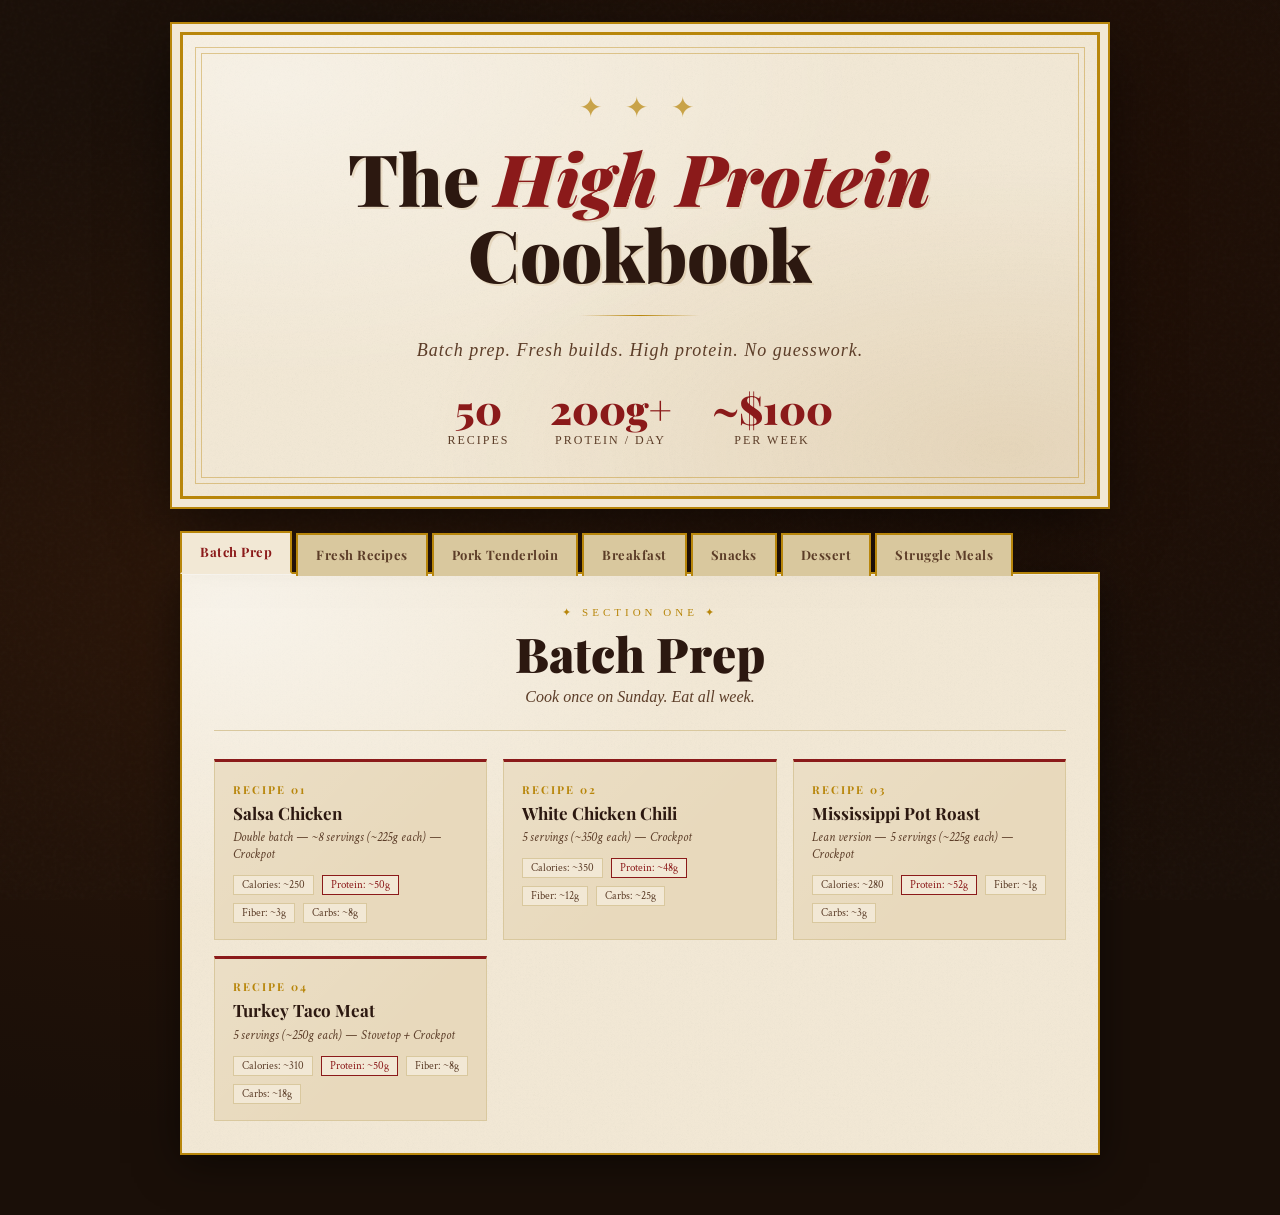
==== commit 795ecdf6: "Add files via upload" ====
--- a/index.html
+++ b/index.html
@@ -515,7 +515,7 @@
     <div class="cover-sub">Batch prep. Fresh builds. High protein. No guesswork.</div>
     <div class="cover-stats">
       <div class="cover-stat">
-        <div class="cover-stat-num">40</div>
+        <div class="cover-stat-num">50</div>
         <div class="cover-stat-label">Recipes</div>
       </div>
       <div class="cover-stat">
@@ -537,6 +537,7 @@
     <button class="tab-btn" onclick="switchTab('breakfast')">Breakfast</button>
     <button class="tab-btn" onclick="switchTab('snacks')">Snacks</button>
     <button class="tab-btn" onclick="switchTab('dessert')">Dessert</button>
+    <button class="tab-btn" onclick="switchTab('struggle')">Struggle Meals</button>
   </div>
 
   <!-- PANEL -->
@@ -618,6 +619,19 @@
         <div class="recipe-grid" id="grid-dessert"></div>
       </div>
       <div class="recipe-detail" id="detail-dessert"></div>
+    </div>
+
+    <!-- STRUGGLE MEALS -->
+    <div class="section" id="tab-struggle">
+      <div class="recipe-list-view" id="list-struggle">
+        <div class="section-header">
+          <div class="section-label">✦ Section Seven ✦</div>
+          <div class="section-title">Struggle Meals</div>
+          <div class="section-desc">Broke but not dead. Under $5. No shame.</div>
+        </div>
+        <div class="recipe-grid" id="grid-struggle"></div>
+      </div>
+      <div class="recipe-detail" id="detail-struggle"></div>
     </div>
 
   </div>
@@ -1672,11 +1686,280 @@
       notes: "Don't overmix — just stir until combined or it gets tough. Pull at 60 seconds and check — every microwave is different. Use a big mug, it rises. Greek yogurt melts slightly into the warm cake like frosting.",
     },
   ],
+  struggle: [
+    {
+      name: "Bean & Rice Bowl",
+      subtitle: "1 serving -- ~$1.50",
+      time: "15 min",
+      macros: [{l:"Calories",v:"~380"},{l:"Protein",v:"~16g"},{l:"Fiber",v:"~12g"},{l:"Cost",v:"~$1.50"}],
+      ingredients: [
+        "1 can black or pinto beans, drained",
+        "1/2 cup dry rice, cooked",
+        "1/2 tsp cumin + 1/2 tsp garlic powder + 1/2 tsp chili powder",
+        "Hot sauce + salt",
+        "Optional: 1 tbsp Greek yogurt or sour cream",
+      ],
+      steps: [
+        "Cook rice per package directions.",
+        "Heat beans in a pan with all spices and a splash of water over medium heat.",
+        "Mash slightly with a fork for better texture -- not fully, just rough.",
+        "Serve beans over rice. Hot sauce on top. Done.",
+      ],
+      notes: "The cheapest complete meal you can make. Mashing some of the beans makes it feel more substantial than just beans over rice. Hot sauce is non-negotiable.",
+    },
+    {
+      name: "Upgraded Dollar Store Ramen",
+      subtitle: "1 serving -- ~$1.50",
+      time: "10 min",
+      macros: [{l:"Calories",v:"~420"},{l:"Protein",v:"~22g"},{l:"Fiber",v:"~2g"},{l:"Cost",v:"~$1.50"}],
+      ingredients: [
+        "1 pack Maruchan or Top Ramen (any flavor)",
+        "2 eggs",
+        "Splash of soy sauce",
+        "Sriracha",
+        "ONLY USE HALF THE FLAVOR PACKET -- full packet is a sodium weapon",
+        "[Optional Add-Ins]",
+        "Frozen peas, corn, or any leftover meat -- whatever's around",
+      ],
+      steps: [
+        "Cook ramen per package directions.",
+        "USE ONLY HALF the flavor packet -- the full thing is a sodium bomb.",
+        "In the last minute of cooking, crack 2 eggs directly into the broth and stir. They cook fast.",
+        "Add a splash of soy sauce and sriracha to taste.",
+        "Add any frozen veg or leftover protein if you have it.",
+      ],
+      notes: "The 2 eggs double your protein for maybe 30 cents. Half the flavor packet is still plenty salty -- the full packet will make you retain water for a week. This is the upgrade that separates people who know from people who don't.",
+    },
+    {
+      name: "Tuna Pasta",
+      subtitle: "1 serving -- ~$2.00",
+      time: "15 min",
+      macros: [{l:"Calories",v:"~480"},{l:"Protein",v:"~42g"},{l:"Fiber",v:"~2g"},{l:"Cost",v:"~$2.00"}],
+      ingredients: [
+        "2 oz dry pasta (whatever's in the pantry)",
+        "1 can chunk light tuna in water, drained",
+        "1 tbsp olive oil or butter",
+        "2 cloves garlic, minced -- or 1/2 tsp garlic powder",
+        "Salt + pepper + red pepper flakes",
+        "Squeeze of lemon if you have one",
+      ],
+      steps: [
+        "Cook pasta. Before draining, reserve a splash of pasta water.",
+        "In the same pan, heat oil or butter over medium. Add garlic, cook 1 minute.",
+        "Add drained tuna and break it up. Cook 1 more minute.",
+        "Toss in drained pasta and a splash of pasta water. Season hard with salt, pepper, and red pepper flakes.",
+        "Lemon squeeze if you have it. Eat immediately.",
+      ],
+      notes: "Pasta water is the secret -- the starch binds everything together so it doesn't taste dry. This has more protein than most restaurant meals and costs less than a candy bar.",
+    },
+    {
+      name: "Potato & Egg Scramble",
+      subtitle: "1 serving -- ~$2.25",
+      time: "15 min",
+      macros: [{l:"Calories",v:"~430"},{l:"Protein",v:"~20g"},{l:"Fiber",v:"~4g"},{l:"Cost",v:"~$2.25"}],
+      ingredients: [
+        "2 medium russet potatoes, diced small",
+        "3 eggs",
+        "1/2 onion, diced -- or 1/2 tsp onion powder",
+        "Salt + pepper + garlic powder + paprika",
+        "Hot sauce",
+      ],
+      steps: [
+        "Dice potatoes small -- smaller pieces = faster cook and better crust.",
+        "Microwave diced potatoes 4 minutes to par-cook. Skips 10 minutes of pan time.",
+        "Heat a pan over medium-high with a tiny bit of oil. Add potatoes. Let them sit undisturbed 3 minutes to crust up.",
+        "Add onion, cook 2 more minutes.",
+        "Pour eggs over everything and scramble together. Season aggressively.",
+        "Hot sauce on top.",
+      ],
+      notes: "The microwave par-cook step is the move -- skips half the cooking time and still gets you crispy potatoes. Season more than you think you need to. Potatoes eat salt.",
+    },
+    {
+      name: "Egg Fried Rice",
+      subtitle: "1 serving -- ~$1.75",
+      time: "10 min",
+      macros: [{l:"Calories",v:"~420"},{l:"Protein",v:"~18g"},{l:"Fiber",v:"~3g"},{l:"Cost",v:"~$1.75"}],
+      ingredients: [
+        "1 cup cooked rice -- day-old works BEST, fresh gets mushy",
+        "2-3 eggs",
+        "1 tbsp soy sauce",
+        "1/2 tsp sesame oil (optional but worth it)",
+        "Frozen peas or corn -- whatever's in the freezer",
+        "Garlic powder + pepper",
+      ],
+      steps: [
+        "Get a pan screaming hot. This is not negotiable -- low heat makes soggy fried rice.",
+        "Add rice and press flat. Let sit completely undisturbed 2 minutes to crisp the bottom.",
+        "Push rice to the side. Crack eggs into the empty space, scramble them.",
+        "Mix rice and eggs together. Add frozen veg if using.",
+        "Soy sauce in, toss everything fast for 30 seconds.",
+        "Sesame oil drizzle at the very end off the heat.",
+      ],
+      notes: "Day-old rice is not optional -- fresh rice has too much moisture and steams instead of fries. If you only have fresh rice, spread it on a plate and microwave uncovered for 2 minutes to dry it out.",
+    },
+    {
+      name: "PB Banana Oatmeal",
+      subtitle: "1 serving -- ~$0.75",
+      time: "5 min",
+      macros: [{l:"Calories",v:"~380"},{l:"Protein",v:"~12g"},{l:"Fiber",v:"~6g"},{l:"Cost",v:"~$0.75"}],
+      ingredients: [
+        "1/2 cup rolled oats",
+        "1 banana, mashed",
+        "1 tbsp peanut butter or PBfit powder",
+        "Pinch of salt + cinnamon",
+        "Water or milk to cook",
+      ],
+      steps: [
+        "Mash banana directly into the dry oats before adding water -- not after.",
+        "Add water or milk, cook per package directions.",
+        "Stir in peanut butter off the heat.",
+        "Sprinkle cinnamon and salt.",
+      ],
+      notes: "Mashing the banana in BEFORE cooking is the move -- it naturally sweetens the oats from the inside and you don't need any added sugar. The salt is not optional -- it makes everything taste more like itself.",
+    },
+    {
+      name: "Scrambled Egg Tacos",
+      subtitle: "1 serving (2-3 tacos) -- ~$2.00",
+      time: "10 min",
+      macros: [{l:"Calories",v:"~380"},{l:"Protein",v:"~20g"},{l:"Fiber",v:"~2g"},{l:"Cost",v:"~$2.00"}],
+      ingredients: [
+        "3 eggs",
+        "2-3 flour tortillas",
+        "Hot sauce + salt + pepper",
+        "[Whatever You Have]",
+        "Shredded cheese, salsa, sour cream, beans -- anything goes",
+      ],
+      steps: [
+        "Scramble eggs in a pan over medium-low heat. Cook low and slow -- they stay softer.",
+        "Warm tortillas directly over the gas burner flame 10 seconds per side -- or 20 seconds in a dry pan. This makes them pliable and slightly charred.",
+        "Fill tortillas with scrambled eggs.",
+        "Hot sauce. Whatever else you have. Fold and eat.",
+      ],
+      notes: "Warming tortillas directly on the flame is the single best upgrade you can do for free. Cold tortillas from the pack crack and taste like cardboard. 10 seconds per side on the flame changes everything.",
+    },
+    {
+      name: "Broke Lentil Soup",
+      subtitle: "2 servings -- ~$0.75 each",
+      time: "30 min",
+      macros: [{l:"Calories",v:"~360"},{l:"Protein",v:"~24g"},{l:"Fiber",v:"~16g"},{l:"Cost",v:"~$0.75"}],
+      ingredients: [
+        "1 cup dry lentils (rinsed)",
+        "3 cups water or bouillon broth",
+        "1/2 onion, diced",
+        "3 cloves garlic -- or 1 tsp garlic powder",
+        "1 tsp cumin + 1 tsp smoked paprika",
+        "Salt + pepper + red pepper flakes",
+        "Splash of vinegar or lemon juice at the end",
+      ],
+      steps: [
+        "Saute onion and garlic in a pot over medium heat 3 minutes.",
+        "Add lentils, broth, and all spices. Stir to combine.",
+        "Simmer 20-25 minutes until lentils are fully soft.",
+        "Mash about half the soup with a fork or spoon for a thicker texture.",
+        "Splash of vinegar or lemon at the very end -- brightens the whole thing.",
+        "Adjust salt and heat.",
+      ],
+      notes: "Lentils are the most protein per dollar of anything you can buy. The vinegar at the end is the secret -- it makes cheap lentil soup taste like it has more going on than it does. Don't skip it.",
+    },
+    {
+      name: "Budget Tuna Rice Bowl",
+      subtitle: "1 serving -- ~$1.75",
+      time: "10 min",
+      macros: [{l:"Calories",v:"~420"},{l:"Protein",v:"~38g"},{l:"Fiber",v:"~1g"},{l:"Cost",v:"~$1.75"}],
+      ingredients: [
+        "1 can chunk light tuna in water, drained",
+        "1/2 cup dry rice, cooked",
+        "1 tbsp soy sauce",
+        "1 tsp sriracha",
+        "1/2 tsp sesame oil (optional)",
+        "Cucumber slices or whatever veg you have",
+      ],
+      steps: [
+        "Cook rice.",
+        "Drain tuna completely. Don't rinse -- just drain hard.",
+        "Rice in bowl. Tuna on top broken into chunks -- don't over-shred it.",
+        "Soy sauce and sriracha drizzled over. Sesame oil if you have it.",
+        "Whatever veg is around on the side.",
+      ],
+      notes: "This is basically a budget poke bowl and it tastes like one. Chunk light tuna is the cheapest high-protein food you can buy. The soy + sriracha combo does all the heavy lifting.",
+    },
+    {
+      name: "Beans on Toast",
+      subtitle: "1 serving -- ~$1.25 (no egg) / ~$1.75 (with egg)",
+      time: "5 min",
+      macros: [{l:"Calories",v:"~380"},{l:"Protein",v:"~18g"},{l:"Fiber",v:"~12g"},{l:"Cost",v:"~$1.25-$1.75"}],
+      ingredients: [
+        "1 can baked beans or any white beans",
+        "2 slices bread, toasted hard",
+        "Hot sauce + black pepper",
+        "[The Upgrade]",
+        "1 egg fried on top -- turns it into an actual meal",
+        "Shredded cheese if you have it",
+      ],
+      steps: [
+        "Heat beans in a pan over medium heat. Season with pepper and hot sauce.",
+        "Toast bread until genuinely crispy -- soft bread goes soggy immediately.",
+        "Pour beans directly over toast.",
+        "Fry an egg and put it on top if you have one.",
+        "Eat standing over the sink or sitting on the floor. Either is fine.",
+      ],
+      notes: "The British built an empire eating this. Toast must be fully crispy or it turns into a soggy mess in 30 seconds. The fried egg on top is a 25-cent upgrade that makes it a complete meal with real protein.",
+    },
+    {
+      name: "Survival Tier: Beans & Rice Week",
+      subtitle: "7 days -- ~$5.50 total -- The absolute floor",
+      time: "30 min cook once",
+      macros: [{l:"Per Meal Cal",v:"~400"},{l:"Protein",v:"~18g"},{l:"Fiber",v:"~14g"},{l:"Weekly Cost",v:"~$5.50"}],
+      ingredients: [
+        "[The Entire Shopping List]",
+        "Dry pinto or black beans, 2 lb bag -- ~$2.50 (Aldi)",
+        "Dry white rice, 2 lb bag -- ~$2.00 (Aldi)",
+        "Garlic powder + cumin + chili powder -- ~$0.75/week (amortized)",
+        "Hot sauce -- ~$0.25/week (amortized)",
+        "[What You Get]",
+        "2 lbs dry beans = 10-12 servings",
+        "2 lbs dry rice = 14-16 servings",
+        "3 meals a day for 7 days with food left over",
+      ],
+      steps: [
+        "BEANS: Rinse dry beans thoroughly. Add to a large pot, cover with water by 2 inches. Bring to a boil, then simmer 60-90 minutes until completely soft. Season with cumin, garlic powder, chili powder, and salt.",
+        "RICE: Cook rice per package directions. Season with garlic powder and salt.",
+        "Cook both in large batches on Sunday. Refrigerate in separate containers.",
+        "Each meal: scoop rice into a bowl, spoon beans over the top, hit with hot sauce.",
+        "Reheat in the microwave 90 seconds. Eat. Repeat.",
+      ],
+      notes: "This is the floor. $5.50 a week. Rice and beans together form a complete protein -- all essential amino acids are covered. Humans have survived on this combination for thousands of years across basically every culture on earth simultaneously. It is not optimal but it is not nothing. Hot sauce is not optional -- it is what makes this survivable.",
+    },
+    {
+      name: "Survival Tier: Chicken, Rice & Bean Week",
+      subtitle: "7 days -- ~$12.35 total -- Broke but eating well",
+      time: "30 min cook once",
+      macros: [{l:"Per Meal Cal",v:"~480"},{l:"Protein",v:"~42g"},{l:"Fiber",v:"~12g"},{l:"Weekly Cost",v:"~$12.35"}],
+      ingredients: [
+        "[The Entire Shopping List]",
+        "Dry pinto or black beans, 2 lb -- ~$2.50 (Aldi)",
+        "Dry white rice, 2 lb -- ~$2.00 (Aldi)",
+        "Chicken breast, 2 lbs -- ~$5.00 (Aldi)",
+        "Casa Mamita salsa, 16 oz jar -- ~$1.85 (Aldi)",
+        "Garlic powder + cumin + chili powder -- ~$0.75/week (amortized)",
+        "Hot sauce -- ~$0.25/week (amortized)",
+        "[The Upgrade: Add a Dozen Eggs]",
+        "1 dozen eggs -- ~$6.00 = breakfast covered, total bumps to ~$18.35",
+      ],
+      steps: [
+        "BEANS: Rinse dry beans. Cover with water by 2 inches in a large pot. Boil then simmer 60-90 minutes until soft. Season with cumin, garlic powder, chili powder, salt.",
+        "RICE: Cook rice per package directions. Season with garlic powder and salt.",
+        "SALSA CHICKEN: Season chicken breasts with cumin, garlic powder, chili powder. Cook in a pan over medium heat 5-6 minutes per side until cooked through. Pour salsa over the top, reduce heat, cook 2 more minutes. Shred with two forks.",
+        "Portion everything into containers. Refrigerate.",
+        "Each meal: rice base, beans alongside, shredded salsa chicken on top. Hot sauce. Done.",
+        "ROTATION: Eat as a bowl one day, wrap it in a tortilla the next if you have them. Same ingredients, different format -- breaks the monotony.",
+      ],
+      notes: "Going from $5.50 to $12.35 a week gets you from surviving to actually eating well. The salsa does all the flavor work -- no real cooking skill required. Add a dozen eggs for ~$6 more and breakfast is covered too at ~$18.35 total for the week. That is less than a single fast food combo meal per day.",
+    },
+  ],
 };
 
-// ── RENDER ──────────────────────────────────────────────────
-let currentSection = 'batch';
-let currentRecipeIndex = null;
+// ── RENDER
 
 function renderGrid(section) {
   const grid = document.getElementById(`grid-${section}`);
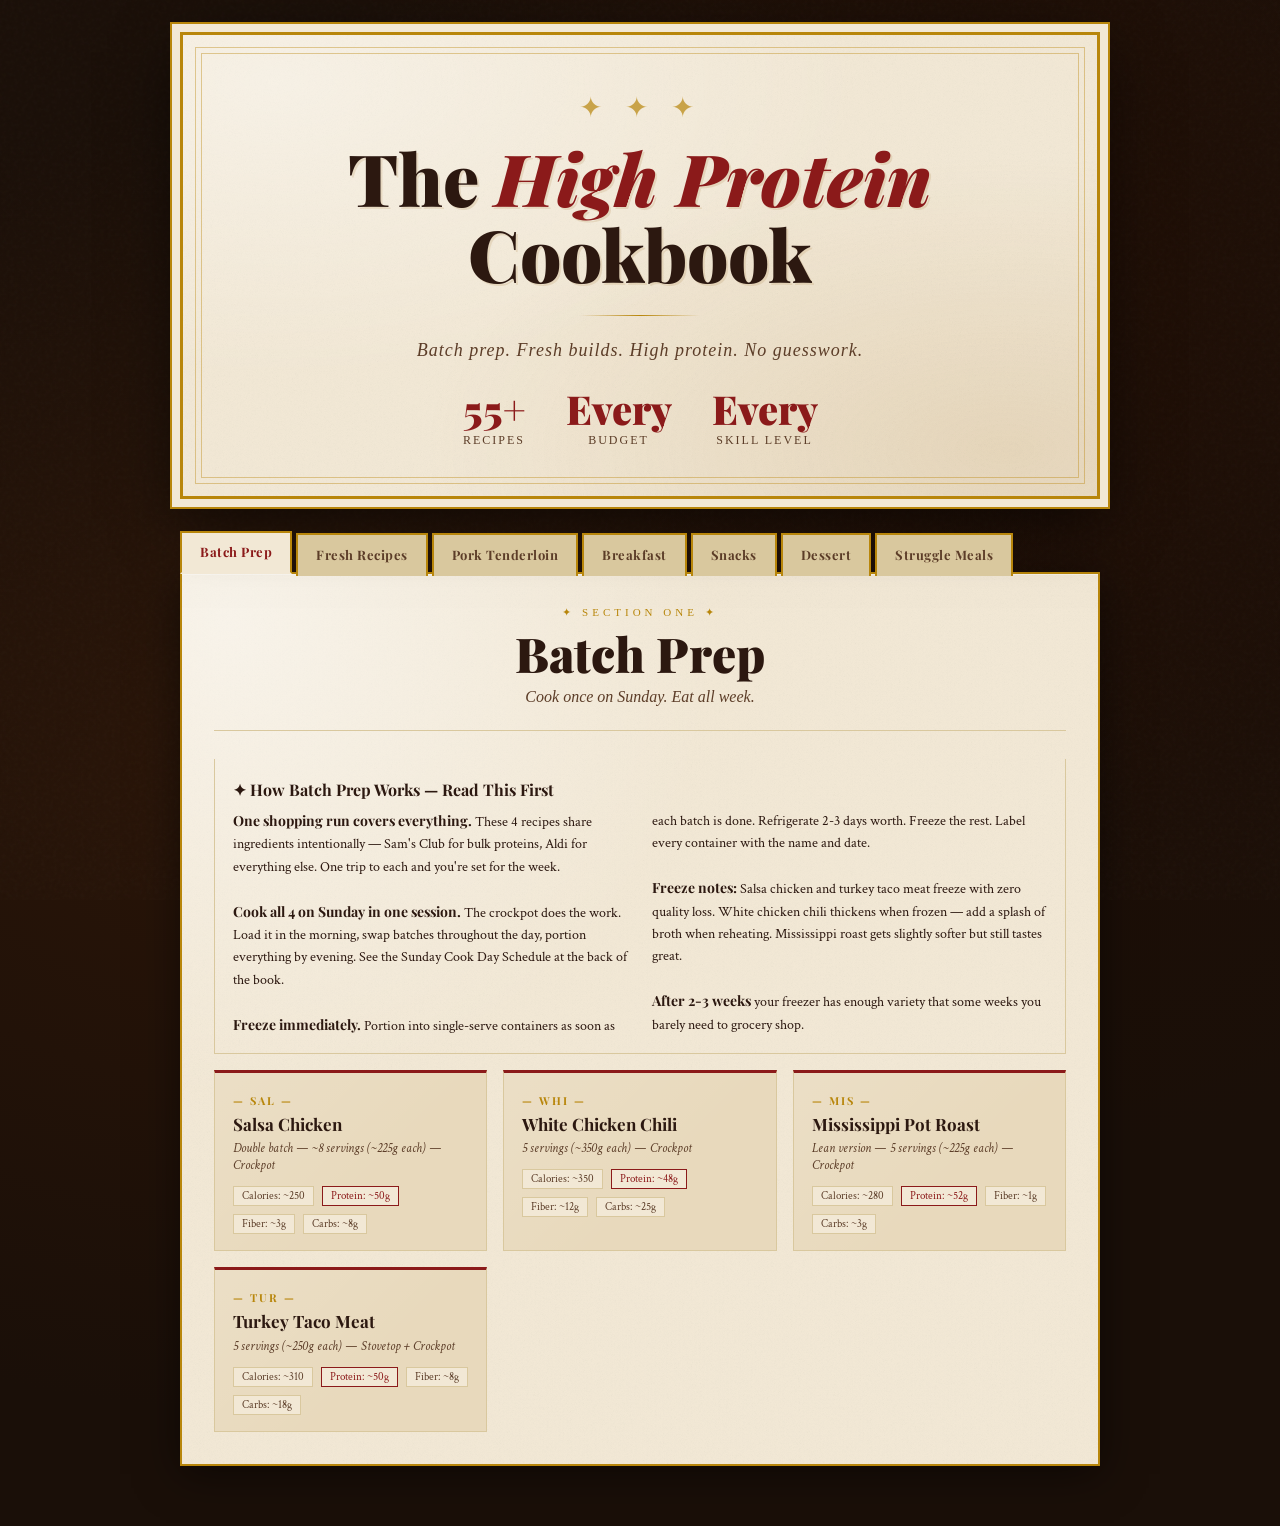
==== commit 3ca219bd: "Add files via upload" ====
--- a/index.html
+++ b/index.html
@@ -498,7 +498,76 @@
     letter-spacing: 8px;
   }
 
-  /* ── SCROLLBAR ── */
+  .recipe-card.tier-divider {
+    background: var(--ink);
+    border-top: 3px solid var(--gold);
+    cursor: default;
+    grid-column: 1 / -1;
+    padding: 14px 20px;
+    transform: none;
+  }
+
+  .recipe-card.tier-divider:hover {
+    background: var(--ink);
+    transform: none;
+    box-shadow: none;
+    border-color: var(--gold);
+    border-top-color: var(--gold);
+  }
+
+  .tier-divider-label {
+    font-family: 'Playfair Display', serif;
+    font-size: 13px;
+    font-weight: 700;
+    letter-spacing: 3px;
+    text-transform: uppercase;
+    color: var(--gold);
+  }
+
+  .tier-divider-sub {
+    font-family: 'IM Fell English', serif;
+    font-size: 13px;
+    font-style: italic;
+    color: var(--midGray);
+    color: #aaa;
+    margin-top: 2px;
+  }
+
+  .recipe-card.info-card {
+    background: var(--navyLt);
+    border-top: 3px solid var(--navy);
+    grid-column: 1 / -1;
+  }
+
+  .recipe-card.info-card:hover {
+    border-top-color: var(--navy);
+    border-color: var(--navy);
+  }
+
+  .info-card-title {
+    font-family: 'Playfair Display', serif;
+    font-size: 16px;
+    font-weight: 700;
+    color: var(--navy);
+    margin-bottom: 10px;
+  }
+
+  .info-card-body {
+    font-size: 14px;
+    color: var(--ink);
+    line-height: 1.6;
+    column-count: 2;
+    column-gap: 24px;
+  }
+
+  @media (max-width: 600px) {
+    .info-card-body { column-count: 1; }
+  }
+
+  .info-card-body strong {
+    color: var(--navy);
+    font-family: 'Playfair Display', serif;
+  }
   ::-webkit-scrollbar { width: 8px; }
   ::-webkit-scrollbar-track { background: #1a0f08; }
   ::-webkit-scrollbar-thumb { background: var(--gold); border-radius: 0; }
@@ -515,16 +584,16 @@
     <div class="cover-sub">Batch prep. Fresh builds. High protein. No guesswork.</div>
     <div class="cover-stats">
       <div class="cover-stat">
-        <div class="cover-stat-num">50</div>
+        <div class="cover-stat-num">55+</div>
         <div class="cover-stat-label">Recipes</div>
       </div>
       <div class="cover-stat">
-        <div class="cover-stat-num">200g+</div>
-        <div class="cover-stat-label">Protein / Day</div>
+        <div class="cover-stat-num">Every</div>
+        <div class="cover-stat-label">Budget</div>
       </div>
       <div class="cover-stat">
-        <div class="cover-stat-num">~$100</div>
-        <div class="cover-stat-label">Per Week</div>
+        <div class="cover-stat-num">Every</div>
+        <div class="cover-stat-label">Skill Level</div>
       </div>
     </div>
   </div>
@@ -627,7 +696,7 @@
         <div class="section-header">
           <div class="section-label">✦ Section Seven ✦</div>
           <div class="section-title">Struggle Meals</div>
-          <div class="section-desc">Broke but not dead. Under $5. No shame.</div>
+          <div class="section-desc">Three tiers. $0.75 to $3 per meal. A complete budget eating system.</div>
         </div>
         <div class="recipe-grid" id="grid-struggle"></div>
       </div>
@@ -640,6 +709,17 @@
 <script>
 const RECIPES = {
   batch: [
+    {
+      type: 'info',
+      name: '✦ How Batch Prep Works — Read This First',
+      body: `
+        <strong>One shopping run covers everything.</strong> These 4 recipes share ingredients intentionally — Sam's Club for bulk proteins, Aldi for everything else. One trip to each and you're set for the week.<br><br>
+        <strong>Cook all 4 on Sunday in one session.</strong> The crockpot does the work. Load it in the morning, swap batches throughout the day, portion everything by evening. See the Sunday Cook Day Schedule at the back of the book.<br><br>
+        <strong>Freeze immediately.</strong> Portion into single-serve containers as soon as each batch is done. Refrigerate 2-3 days worth. Freeze the rest. Label every container with the name and date.<br><br>
+        <strong>Freeze notes:</strong> Salsa chicken and turkey taco meat freeze with zero quality loss. White chicken chili thickens when frozen — add a splash of broth when reheating. Mississippi roast gets slightly softer but still tastes great.<br><br>
+        <strong>After 2-3 weeks</strong> your freezer has enough variety that some weeks you barely need to grocery shop.
+      `,
+    },
     {
       name: "Salsa Chicken",
       subtitle: "Double batch — ~8 servings (~225g each) — Crockpot",
@@ -722,6 +802,15 @@
     },
   ],
   fresh: [
+    {
+      type: 'info',
+      name: '✦ Two Techniques That Appear in Almost Every Recipe Here',
+      body: `
+        <strong>SCREAMING HOT PAN.</strong> If the pan isn't hot enough before food goes in, you get steam not sear. No crust, no color, no flavor. Heat your pan until it just starts to smoke before adding anything. This applies to every ahi tuna, salmon, chicken thigh, steak, shrimp, and burger in this section. If you only learn one thing from this cookbook, make it this.<br><br>
+        <strong>REST BEFORE SLICING.</strong> Every protein in this section needs to rest after cooking — 1 minute for shrimp and thin cuts, 5 minutes for thighs, steak, and tenderloin. Slice immediately and the juice runs out onto the cutting board. Rest it and it stays in the meat. This is not optional.<br><br>
+        <strong>Equipment you actually need:</strong> A cast iron or heavy oven-safe skillet covers almost everything here — searing proteins stovetop then finishing in the oven in one pan. A sheet pan for roasting potatoes. A blender for the mac and cheese sauce. Everything else is standard.
+      `,
+    },
     {
       name: "High Protein Mac & Cheese",
       subtitle: "1 massive serving — Stovetop — ~15 min",
@@ -1175,6 +1264,16 @@
   ],
   tenderloin: [
     {
+      type: 'info',
+      name: '✦ Universal Tenderloin Technique — Applies to All Six Recipes',
+      body: `
+        <strong>145°F internal is done.</strong> A slight blush of pink in the center is safe and correct — the USDA updated this years ago. Pushing to 160°F+ dries pork out completely. This is the number one mistake people make with tenderloin and it's why they think they don't like pork.<br><br>
+        <strong>Rest every single time.</strong> 5 minutes minimum before slicing. Non-negotiable. Pork tenderloin is lean with no fat to keep it moist — if you cut it immediately, the juice runs straight out.<br><br>
+        <strong>Glazes go on last.</strong> Any glaze, sauce, or BBQ-style coating goes on in the final 2-3 minutes only, then broil briefly to caramelize. Applied earlier, the sugars burn before the meat is done.<br><br>
+        <strong>Bone-in vs boneless:</strong> All six recipes use boneless tenderloin. If you ever use bone-in (pork loin), add 5-8 minutes to cook time and use the same temperature rules.
+      `,
+    },
+    {
       name: "Garlic Herb Pork Tenderloin",
       subtitle: "1 serving — Sear + Oven — ~25 min",
       time: "25 min",
@@ -1519,6 +1618,16 @@
     },
   ],
   dessert: [
+    {
+      type: 'info',
+      name: '✦ Casein vs Whey — Get This Right or the Recipes Don\'t Work',
+      body: `
+        <strong>USE CASEIN</strong> for anything that goes in the fridge or freezer: mousse, ice cream, bark, brownies, mug cake. Casein thickens when cold — it's what makes the mousse a mousse instead of a smoothie, and the ice cream scoopable instead of icy.<br><br>
+        <strong>USE WHEY</strong> for protein shakes only. Whey thins when cold and goes chalky in cold dessert recipes. It will ruin the texture of every recipe in this section.<br><br>
+        <strong>The rule:</strong> if it goes in the fridge or freezer, use casein. If it goes in a blender with ice and you're drinking it immediately, whey is fine.<br><br>
+        <strong>Best option:</strong> ON Gold Standard Casein, Chocolate Supreme — used throughout this section. Jocko Molk (whey/casein blend) works for the banana ice cream specifically because it gets enough freeze time to compensate.
+      `,
+    },
     {
       name: "Chocolate PB Mousse",
       subtitle: "3 servings (~133g each) or 1 full meal (~400g) — No cook — 10 min",
@@ -1687,26 +1796,125 @@
     },
   ],
   struggle: [
+    // ── PANTRY STAPLES INFO CARD ──
+    {
+      type: 'info',
+      name: '✦ The Struggle Pantry — Keep These 10 Things and You Can Make Every Meal in This Section',
+      body: `
+        <strong>Rice</strong> — 2 lb bag, base of everything<br>
+        <strong>Dried beans</strong> — pinto, black, or white, 2 lb bag<br>
+        <strong>Rolled oats</strong> — cheapest breakfast you can buy<br>
+        <strong>Eggs</strong> — protein anchor, use in everything<br>
+        <strong>Peanut butter</strong> — fat + protein, shelf stable forever<br>
+        <strong>Pasta</strong> — any shape, 1 lb box<br>
+        <strong>Canned tuna</strong> — highest protein per dollar of anything canned<br>
+        <strong>Frozen mixed veg</strong> — nutrition for basically nothing<br>
+        <strong>Soy sauce + hot sauce</strong> — turns bland food into food<br>
+        <strong>Garlic powder + cumin + chili powder</strong> — the spice trio that covers everything
+      `,
+    },
+    // ── BULK BUYING NOTE ──
+    {
+      type: 'info',
+      name: '✦ Buy Dry, Not Canned — The Math That Matters',
+      body: `
+        <strong>Dried beans vs canned:</strong> 1 lb dry beans (~$1.50) yields 6+ servings. A can of beans (~$0.85) yields 2 servings. Dry beans cost ~$0.25/serving. Canned beans cost ~$0.42/serving. At 3 meals a day that's a real difference over a month.<br><br>
+        <strong>Rice:</strong> A 20 lb bag at Sam's Club (~$12) works out to ~$0.08/serving. A 2 lb bag at Aldi (~$2.00) is ~$0.13/serving. Not dramatic but it compounds.<br><br>
+        <strong>Oats:</strong> A large canister beats individual packets every time — about half the cost per serving.<br><br>
+        <strong>The rule:</strong> Buy the largest dry quantity you can store. Everything wet and canned should be bought on sale. Spices are a one-time cost that last months — buy them once and stop thinking about them.
+      `,
+    },
+
+    // ── TIER 3 ──
+    { type: 'divider', name: 'Tier 3 — Survival', subtitle: 'Under $1 per meal — the absolute floor' },
+    {
+      name: "PB Banana Oatmeal",
+      subtitle: "1 serving -- ~$0.75",
+      time: "5 min",
+      macros: [{l:"Calories",v:"~380"},{l:"Protein",v:"~12g"},{l:"Fiber",v:"~6g"},{l:"Cost",v:"~$0.75"}],
+      ingredients: [
+        "1/2 cup rolled oats",
+        "1 banana, mashed",
+        "1 tbsp peanut butter or PBfit powder",
+        "Pinch of salt + cinnamon",
+        "Water or milk to cook",
+      ],
+      steps: [
+        "Mash banana directly into the dry oats BEFORE adding water.",
+        "Add water or milk, cook per package directions.",
+        "Stir in peanut butter off the heat.",
+        "Sprinkle cinnamon and salt.",
+      ],
+      notes: "Mashing the banana in before cooking naturally sweetens the oats -- no added sugar needed. Salt is not optional, it makes everything taste more like itself.",
+    },
+    {
+      name: "Broke Lentil Soup",
+      subtitle: "2 servings -- ~$0.75 each",
+      time: "30 min",
+      macros: [{l:"Calories",v:"~360"},{l:"Protein",v:"~24g"},{l:"Fiber",v:"~16g"},{l:"Cost",v:"~$0.75"}],
+      ingredients: [
+        "1 cup dry lentils (rinsed)",
+        "3 cups water or bouillon broth",
+        "1/2 onion, diced",
+        "3 cloves garlic -- or 1 tsp garlic powder",
+        "1 tsp cumin + 1 tsp smoked paprika",
+        "Salt + pepper + red pepper flakes",
+        "Splash of vinegar or lemon juice at the end",
+      ],
+      steps: [
+        "Saute onion and garlic in a pot over medium heat 3 minutes.",
+        "Add lentils, broth, and all spices. Stir to combine.",
+        "Simmer 20-25 minutes until lentils are fully soft.",
+        "Mash about half the soup with a fork for a thicker texture.",
+        "Splash of vinegar or lemon at the very end. Adjust salt and heat.",
+      ],
+      notes: "Lentils are the most protein per dollar of anything you can buy. The vinegar at the end is the secret -- makes cheap lentil soup taste like it has way more going on than it does.",
+    },
     {
       name: "Bean & Rice Bowl",
-      subtitle: "1 serving -- ~$1.50",
+      subtitle: "1 serving -- ~$1.25 (dry beans) / ~$1.50 (canned)",
       time: "15 min",
-      macros: [{l:"Calories",v:"~380"},{l:"Protein",v:"~16g"},{l:"Fiber",v:"~12g"},{l:"Cost",v:"~$1.50"}],
-      ingredients: [
-        "1 can black or pinto beans, drained",
+      macros: [{l:"Calories",v:"~380"},{l:"Protein",v:"~16g"},{l:"Fiber",v:"~12g"},{l:"Cost",v:"~$1.25"}],
+      ingredients: [
+        "1 can black or pinto beans, drained -- OR -- 1 cup cooked dry beans",
         "1/2 cup dry rice, cooked",
         "1/2 tsp cumin + 1/2 tsp garlic powder + 1/2 tsp chili powder",
         "Hot sauce + salt",
-        "Optional: 1 tbsp Greek yogurt or sour cream",
+        "Optional: 1 tbsp Greek yogurt",
       ],
       steps: [
         "Cook rice per package directions.",
         "Heat beans in a pan with all spices and a splash of water over medium heat.",
-        "Mash slightly with a fork for better texture -- not fully, just rough.",
+        "Mash slightly with a fork -- not fully, just rough.",
         "Serve beans over rice. Hot sauce on top. Done.",
       ],
-      notes: "The cheapest complete meal you can make. Mashing some of the beans makes it feel more substantial than just beans over rice. Hot sauce is non-negotiable.",
-    },
+      notes: "Buy dry beans when you can -- they cost half as much per serving as canned. Rice and beans together = complete protein. All essential amino acids covered.",
+    },
+    {
+      name: "Beans on Toast",
+      subtitle: "1 serving -- ~$1.25 (no egg) / ~$1.75 (with egg)",
+      time: "5 min",
+      macros: [{l:"Calories",v:"~380"},{l:"Protein",v:"~18g"},{l:"Fiber",v:"~12g"},{l:"Cost",v:"~$1.25-$1.75"}],
+      ingredients: [
+        "1 can baked beans or any white beans",
+        "2 slices bread, toasted hard",
+        "Hot sauce + black pepper",
+        "[The Upgrade]",
+        "1 egg fried on top",
+        "Shredded cheese if available",
+      ],
+      steps: [
+        "Heat beans in a pan. Season with pepper and hot sauce.",
+        "Toast bread until genuinely crispy -- soft bread goes soggy immediately.",
+        "Pour beans over toast.",
+        "Fry an egg and put it on top if you have one.",
+        "Eat standing over the sink or sitting on the floor. Either is fine.",
+      ],
+      notes: "The British built an empire eating this. Toast must be fully crispy or it turns into a soggy mess in 30 seconds. The fried egg on top is a 25-cent upgrade that turns it into a complete meal.",
+    },
+
+    // ── TIER 2 ──
+    { type: 'divider', name: 'Tier 2 — Tight', subtitle: '$1-2 per meal — eating real food on almost nothing' },
     {
       name: "Upgraded Dollar Store Ramen",
       subtitle: "1 serving -- ~$1.50",
@@ -1728,7 +1936,124 @@
         "Add a splash of soy sauce and sriracha to taste.",
         "Add any frozen veg or leftover protein if you have it.",
       ],
-      notes: "The 2 eggs double your protein for maybe 30 cents. Half the flavor packet is still plenty salty -- the full packet will make you retain water for a week. This is the upgrade that separates people who know from people who don't.",
+      notes: "The 2 eggs double your protein for maybe 30 cents. Half the flavor packet is still plenty salty -- the full packet will make you retain water for a week.",
+    },
+    {
+      name: "Egg Fried Rice",
+      subtitle: "1 serving -- ~$1.75",
+      time: "10 min",
+      macros: [{l:"Calories",v:"~420"},{l:"Protein",v:"~18g"},{l:"Fiber",v:"~3g"},{l:"Cost",v:"~$1.75"}],
+      ingredients: [
+        "1 cup cooked rice -- day-old works BEST, fresh gets mushy",
+        "2-3 eggs",
+        "1 tbsp soy sauce",
+        "1/2 tsp sesame oil (optional)",
+        "Frozen peas or corn -- whatever's in the freezer",
+        "Garlic powder + pepper",
+      ],
+      steps: [
+        "Get a pan screaming hot. This is not negotiable -- low heat makes soggy fried rice.",
+        "Add rice and press flat. Let sit completely undisturbed 2 minutes to crisp the bottom.",
+        "Push rice to the side. Crack eggs into the empty space, scramble them.",
+        "Mix rice and eggs together. Add frozen veg if using.",
+        "Soy sauce in, toss everything fast for 30 seconds.",
+        "Sesame oil drizzle at the very end off the heat.",
+      ],
+      notes: "Day-old rice is not optional -- fresh rice has too much moisture and steams instead of fries. If you only have fresh rice, spread it on a plate and microwave uncovered for 2 minutes to dry it out.",
+    },
+    {
+      name: "Frozen Vegetable Rice Bowl",
+      subtitle: "1 serving -- ~$1.25",
+      time: "10 min",
+      macros: [{l:"Calories",v:"~380"},{l:"Protein",v:"~8g"},{l:"Fiber",v:"~8g"},{l:"Cost",v:"~$1.25"}],
+      ingredients: [
+        "1/2 cup dry rice, cooked",
+        "1 bag frozen mixed vegetables (~12 oz)",
+        "1 tbsp soy sauce",
+        "1/2 tsp garlic powder",
+        "1/2 tsp sesame oil (optional)",
+        "Hot sauce",
+        "[Protein Upgrades -- Add Any]",
+        "1 fried egg on top (+$0.50)",
+        "1/2 can tuna mixed in (+$0.75)",
+        "Leftover chicken from batch prep",
+      ],
+      steps: [
+        "Cook rice per package directions.",
+        "Microwave frozen veg per bag directions. Drain any excess water.",
+        "Toss veg with soy sauce, garlic powder, and sesame oil while hot.",
+        "Rice in bowl, veg on top, hot sauce to finish.",
+        "Add any protein upgrade if you have one.",
+      ],
+      notes: "Base bowl is low protein at 8g -- this is a volume and fiber meal, not a protein meal. Always add a protein upgrade when you can afford it. A single egg on top takes it to ~14g for 50 cents. Half a can of tuna takes it to ~28g for 75 cents.",
+    },
+    {
+      name: "Cottage Cheese Pasta",
+      subtitle: "1 serving -- ~$1.50",
+      time: "10 min",
+      macros: [{l:"Calories",v:"~420"},{l:"Protein",v:"~32g"},{l:"Fiber",v:"~2g"},{l:"Cost",v:"~$1.50"}],
+      ingredients: [
+        "2 oz dry pasta (any shape)",
+        "1/2 cup low-fat cottage cheese",
+        "1/2 tsp garlic powder",
+        "Cracked black pepper -- a lot of it",
+        "Salt",
+        "Optional: pinch of red pepper flakes + nutritional yeast on top",
+      ],
+      steps: [
+        "Cook pasta per package directions. Reserve a small splash of pasta water before draining.",
+        "Drain pasta but do NOT rinse -- starch helps everything stick.",
+        "Immediately add hot pasta to cottage cheese in a bowl and stir hard.",
+        "The heat from the pasta melts the cottage cheese into a creamy sauce.",
+        "Add garlic powder, cracked pepper, and salt. Add a splash of pasta water if too thick.",
+        "Nutritional yeast on top if you have it -- acts like parmesan.",
+      ],
+      notes: "This works because hot pasta melts cottage cheese into a sauce -- no cooking required. Pepper is the star flavor here, use more than feels right. 32g protein for $1.50 is exceptional value. This is the secret weapon of the section.",
+    },
+
+    // ── TIER 1 ──
+    { type: 'divider', name: 'Tier 1 — Comfortable Broke', subtitle: '$2-3 per meal — broke but eating well' },
+    {
+      name: "Potato & Egg Scramble",
+      subtitle: "1 serving -- ~$2.25",
+      time: "15 min",
+      macros: [{l:"Calories",v:"~430"},{l:"Protein",v:"~20g"},{l:"Fiber",v:"~4g"},{l:"Cost",v:"~$2.25"}],
+      ingredients: [
+        "2 medium russet potatoes, diced small",
+        "3 eggs",
+        "1/2 onion, diced -- or 1/2 tsp onion powder",
+        "Salt + pepper + garlic powder + paprika",
+        "Hot sauce",
+      ],
+      steps: [
+        "Dice potatoes small -- smaller pieces = faster cook and better crust.",
+        "Microwave diced potatoes 4 minutes to par-cook. Skips 10 minutes of pan time.",
+        "Heat a pan over medium-high with a tiny bit of oil. Add potatoes. Let sit undisturbed 3 minutes to crust up.",
+        "Add onion, cook 2 more minutes.",
+        "Pour eggs over everything and scramble together. Season aggressively.",
+        "Hot sauce on top.",
+      ],
+      notes: "The microwave par-cook step is the move -- skips half the cooking time and still gets crispy potatoes. Season more than you think you need to. Potatoes eat salt.",
+    },
+    {
+      name: "Scrambled Egg Tacos",
+      subtitle: "1 serving (2-3 tacos) -- ~$2.00",
+      time: "10 min",
+      macros: [{l:"Calories",v:"~380"},{l:"Protein",v:"~20g"},{l:"Fiber",v:"~2g"},{l:"Cost",v:"~$2.00"}],
+      ingredients: [
+        "3 eggs",
+        "2-3 flour tortillas",
+        "Hot sauce + salt + pepper",
+        "[Whatever You Have]",
+        "Shredded cheese, salsa, sour cream, beans -- anything goes",
+      ],
+      steps: [
+        "Scramble eggs in a pan over medium-low heat. Cook low and slow -- they stay softer.",
+        "Warm tortillas directly over the gas burner flame 10 seconds per side -- or 20 seconds in a dry pan.",
+        "Fill tortillas with scrambled eggs.",
+        "Hot sauce. Whatever else you have. Fold and eat.",
+      ],
+      notes: "Warming tortillas directly on the flame is the single best upgrade you can do for free. Cold tortillas from the pack crack and taste like cardboard. 10 seconds per side on the flame changes everything.",
     },
     {
       name: "Tuna Pasta",
@@ -1753,115 +2078,6 @@
       notes: "Pasta water is the secret -- the starch binds everything together so it doesn't taste dry. This has more protein than most restaurant meals and costs less than a candy bar.",
     },
     {
-      name: "Potato & Egg Scramble",
-      subtitle: "1 serving -- ~$2.25",
-      time: "15 min",
-      macros: [{l:"Calories",v:"~430"},{l:"Protein",v:"~20g"},{l:"Fiber",v:"~4g"},{l:"Cost",v:"~$2.25"}],
-      ingredients: [
-        "2 medium russet potatoes, diced small",
-        "3 eggs",
-        "1/2 onion, diced -- or 1/2 tsp onion powder",
-        "Salt + pepper + garlic powder + paprika",
-        "Hot sauce",
-      ],
-      steps: [
-        "Dice potatoes small -- smaller pieces = faster cook and better crust.",
-        "Microwave diced potatoes 4 minutes to par-cook. Skips 10 minutes of pan time.",
-        "Heat a pan over medium-high with a tiny bit of oil. Add potatoes. Let them sit undisturbed 3 minutes to crust up.",
-        "Add onion, cook 2 more minutes.",
-        "Pour eggs over everything and scramble together. Season aggressively.",
-        "Hot sauce on top.",
-      ],
-      notes: "The microwave par-cook step is the move -- skips half the cooking time and still gets you crispy potatoes. Season more than you think you need to. Potatoes eat salt.",
-    },
-    {
-      name: "Egg Fried Rice",
-      subtitle: "1 serving -- ~$1.75",
-      time: "10 min",
-      macros: [{l:"Calories",v:"~420"},{l:"Protein",v:"~18g"},{l:"Fiber",v:"~3g"},{l:"Cost",v:"~$1.75"}],
-      ingredients: [
-        "1 cup cooked rice -- day-old works BEST, fresh gets mushy",
-        "2-3 eggs",
-        "1 tbsp soy sauce",
-        "1/2 tsp sesame oil (optional but worth it)",
-        "Frozen peas or corn -- whatever's in the freezer",
-        "Garlic powder + pepper",
-      ],
-      steps: [
-        "Get a pan screaming hot. This is not negotiable -- low heat makes soggy fried rice.",
-        "Add rice and press flat. Let sit completely undisturbed 2 minutes to crisp the bottom.",
-        "Push rice to the side. Crack eggs into the empty space, scramble them.",
-        "Mix rice and eggs together. Add frozen veg if using.",
-        "Soy sauce in, toss everything fast for 30 seconds.",
-        "Sesame oil drizzle at the very end off the heat.",
-      ],
-      notes: "Day-old rice is not optional -- fresh rice has too much moisture and steams instead of fries. If you only have fresh rice, spread it on a plate and microwave uncovered for 2 minutes to dry it out.",
-    },
-    {
-      name: "PB Banana Oatmeal",
-      subtitle: "1 serving -- ~$0.75",
-      time: "5 min",
-      macros: [{l:"Calories",v:"~380"},{l:"Protein",v:"~12g"},{l:"Fiber",v:"~6g"},{l:"Cost",v:"~$0.75"}],
-      ingredients: [
-        "1/2 cup rolled oats",
-        "1 banana, mashed",
-        "1 tbsp peanut butter or PBfit powder",
-        "Pinch of salt + cinnamon",
-        "Water or milk to cook",
-      ],
-      steps: [
-        "Mash banana directly into the dry oats before adding water -- not after.",
-        "Add water or milk, cook per package directions.",
-        "Stir in peanut butter off the heat.",
-        "Sprinkle cinnamon and salt.",
-      ],
-      notes: "Mashing the banana in BEFORE cooking is the move -- it naturally sweetens the oats from the inside and you don't need any added sugar. The salt is not optional -- it makes everything taste more like itself.",
-    },
-    {
-      name: "Scrambled Egg Tacos",
-      subtitle: "1 serving (2-3 tacos) -- ~$2.00",
-      time: "10 min",
-      macros: [{l:"Calories",v:"~380"},{l:"Protein",v:"~20g"},{l:"Fiber",v:"~2g"},{l:"Cost",v:"~$2.00"}],
-      ingredients: [
-        "3 eggs",
-        "2-3 flour tortillas",
-        "Hot sauce + salt + pepper",
-        "[Whatever You Have]",
-        "Shredded cheese, salsa, sour cream, beans -- anything goes",
-      ],
-      steps: [
-        "Scramble eggs in a pan over medium-low heat. Cook low and slow -- they stay softer.",
-        "Warm tortillas directly over the gas burner flame 10 seconds per side -- or 20 seconds in a dry pan. This makes them pliable and slightly charred.",
-        "Fill tortillas with scrambled eggs.",
-        "Hot sauce. Whatever else you have. Fold and eat.",
-      ],
-      notes: "Warming tortillas directly on the flame is the single best upgrade you can do for free. Cold tortillas from the pack crack and taste like cardboard. 10 seconds per side on the flame changes everything.",
-    },
-    {
-      name: "Broke Lentil Soup",
-      subtitle: "2 servings -- ~$0.75 each",
-      time: "30 min",
-      macros: [{l:"Calories",v:"~360"},{l:"Protein",v:"~24g"},{l:"Fiber",v:"~16g"},{l:"Cost",v:"~$0.75"}],
-      ingredients: [
-        "1 cup dry lentils (rinsed)",
-        "3 cups water or bouillon broth",
-        "1/2 onion, diced",
-        "3 cloves garlic -- or 1 tsp garlic powder",
-        "1 tsp cumin + 1 tsp smoked paprika",
-        "Salt + pepper + red pepper flakes",
-        "Splash of vinegar or lemon juice at the end",
-      ],
-      steps: [
-        "Saute onion and garlic in a pot over medium heat 3 minutes.",
-        "Add lentils, broth, and all spices. Stir to combine.",
-        "Simmer 20-25 minutes until lentils are fully soft.",
-        "Mash about half the soup with a fork or spoon for a thicker texture.",
-        "Splash of vinegar or lemon at the very end -- brightens the whole thing.",
-        "Adjust salt and heat.",
-      ],
-      notes: "Lentils are the most protein per dollar of anything you can buy. The vinegar at the end is the secret -- it makes cheap lentil soup taste like it has more going on than it does. Don't skip it.",
-    },
-    {
       name: "Budget Tuna Rice Bowl",
       subtitle: "1 serving -- ~$1.75",
       time: "10 min",
@@ -1872,7 +2088,7 @@
         "1 tbsp soy sauce",
         "1 tsp sriracha",
         "1/2 tsp sesame oil (optional)",
-        "Cucumber slices or whatever veg you have",
+        "Cucumber or whatever veg you have",
       ],
       steps: [
         "Cook rice.",
@@ -1884,31 +2100,39 @@
       notes: "This is basically a budget poke bowl and it tastes like one. Chunk light tuna is the cheapest high-protein food you can buy. The soy + sriracha combo does all the heavy lifting.",
     },
     {
-      name: "Beans on Toast",
-      subtitle: "1 serving -- ~$1.25 (no egg) / ~$1.75 (with egg)",
-      time: "5 min",
-      macros: [{l:"Calories",v:"~380"},{l:"Protein",v:"~18g"},{l:"Fiber",v:"~12g"},{l:"Cost",v:"~$1.25-$1.75"}],
-      ingredients: [
-        "1 can baked beans or any white beans",
-        "2 slices bread, toasted hard",
-        "Hot sauce + black pepper",
-        "[The Upgrade]",
-        "1 egg fried on top -- turns it into an actual meal",
-        "Shredded cheese if you have it",
-      ],
-      steps: [
-        "Heat beans in a pan over medium heat. Season with pepper and hot sauce.",
-        "Toast bread until genuinely crispy -- soft bread goes soggy immediately.",
-        "Pour beans directly over toast.",
-        "Fry an egg and put it on top if you have one.",
-        "Eat standing over the sink or sitting on the floor. Either is fine.",
-      ],
-      notes: "The British built an empire eating this. Toast must be fully crispy or it turns into a soggy mess in 30 seconds. The fried egg on top is a 25-cent upgrade that makes it a complete meal with real protein.",
-    },
+      name: "Slow Cooker Chicken Thighs",
+      subtitle: "6 servings -- ~$2.50 each -- best protein per dollar",
+      time: "6-8 hrs",
+      macros: [{l:"Calories",v:"~320"},{l:"Protein",v:"~38g"},{l:"Fiber",v:"~0g"},{l:"Cost",v:"~$2.50"}],
+      ingredients: [
+        "2.5 lbs bone-in chicken thighs (bulk bag -- Aldi or Sam's Club)",
+        "1 tsp garlic powder",
+        "1 tsp smoked paprika",
+        "1 tsp cumin",
+        "1/2 tsp onion powder",
+        "Salt + cracked black pepper",
+        "1/4 cup water or chicken broth",
+        "[Serve With]",
+        "Rice or beans from your pantry",
+        "Hot sauce",
+      ],
+      steps: [
+        "Season chicken thighs all over with garlic powder, paprika, cumin, onion powder, salt, and pepper.",
+        "Add water or broth to the bottom of the slow cooker.",
+        "Add chicken thighs skin-side up.",
+        "Cook on LOW 6-8 hours or HIGH 3-4 hours until fall-apart tender.",
+        "Optional: broil on a sheet pan for 3-4 minutes at the end for crispy skin.",
+        "Pull meat off the bone, serve over rice or beans with hot sauce.",
+      ],
+      notes: "Bone-in thighs are consistently cheaper per pound than boneless AND taste better in a slow cooker -- the bone adds flavor to the liquid. A bulk bag of thighs is the best protein-per-dollar of any meat at any grocery store. Make a full batch and eat it all week.",
+    },
+
+    // ── SURVIVAL TIER PLANS ──
+    { type: 'divider', name: 'Survival Tier Meal Plans', subtitle: 'A complete week -- not individual recipes' },
     {
       name: "Survival Tier: Beans & Rice Week",
       subtitle: "7 days -- ~$5.50 total -- The absolute floor",
-      time: "30 min cook once",
+      time: "Cook once Sunday",
       macros: [{l:"Per Meal Cal",v:"~400"},{l:"Protein",v:"~18g"},{l:"Fiber",v:"~14g"},{l:"Weekly Cost",v:"~$5.50"}],
       ingredients: [
         "[The Entire Shopping List]",
@@ -1928,12 +2152,12 @@
         "Each meal: scoop rice into a bowl, spoon beans over the top, hit with hot sauce.",
         "Reheat in the microwave 90 seconds. Eat. Repeat.",
       ],
-      notes: "This is the floor. $5.50 a week. Rice and beans together form a complete protein -- all essential amino acids are covered. Humans have survived on this combination for thousands of years across basically every culture on earth simultaneously. It is not optimal but it is not nothing. Hot sauce is not optional -- it is what makes this survivable.",
+      notes: "⚠ PROTEIN WARNING: 18g per meal x 3 meals = ~54g protein per day. That is well below the level needed to preserve muscle. Use this tier for emergencies only -- not as a long-term plan. Add eggs or canned tuna whenever you can afford the upgrade. Even one can of tuna per day gets you to ~80g protein. Hot sauce is not optional. It is what makes this survivable.",
     },
     {
       name: "Survival Tier: Chicken, Rice & Bean Week",
       subtitle: "7 days -- ~$12.35 total -- Broke but eating well",
-      time: "30 min cook once",
+      time: "Cook once Sunday",
       macros: [{l:"Per Meal Cal",v:"~480"},{l:"Protein",v:"~42g"},{l:"Fiber",v:"~12g"},{l:"Weekly Cost",v:"~$12.35"}],
       ingredients: [
         "[The Entire Shopping List]",
@@ -1964,20 +2188,34 @@
 function renderGrid(section) {
   const grid = document.getElementById(`grid-${section}`);
   const recipes = RECIPES[section];
-  grid.innerHTML = recipes.map((r, i) => `
+  grid.innerHTML = recipes.map((r, i) => {
+    if (r.type === 'divider') {
+      return `<div class="recipe-card tier-divider">
+        <div class="tier-divider-label">${r.name}</div>
+        <div class="tier-divider-sub">${r.subtitle}</div>
+      </div>`;
+    }
+    if (r.type === 'info') {
+      return `<div class="recipe-card info-card">
+        <div class="info-card-title">${r.name}</div>
+        <div class="info-card-body">${r.body}</div>
+      </div>`;
+    }
+    return `
     <div class="recipe-card" onclick="showRecipe('${section}', ${i})">
-      <div class="recipe-card-num">Recipe ${String(i+1).padStart(2,'0')}</div>
+      <div class="recipe-card-num">— ${r.name.toUpperCase().substring(0,3)} —</div>
       <div class="recipe-card-name">${r.name}</div>
       <div class="recipe-card-meta">${r.subtitle}</div>
       <div class="recipe-card-macros">
         ${r.macros.map((m,mi) => `<span class="macro-pill${mi===1?' protein':''}">${m.l}: ${m.v}</span>`).join('')}
       </div>
-    </div>
-  `).join('');
+    </div>`;
+  }).join('');
 }
 
 function showRecipe(section, index) {
   const recipe = RECIPES[section][index];
+  if (!recipe || recipe.type === 'divider' || recipe.type === 'info') return;
   const detail = document.getElementById(`detail-${section}`);
   const list = document.getElementById(`list-${section}`);
 
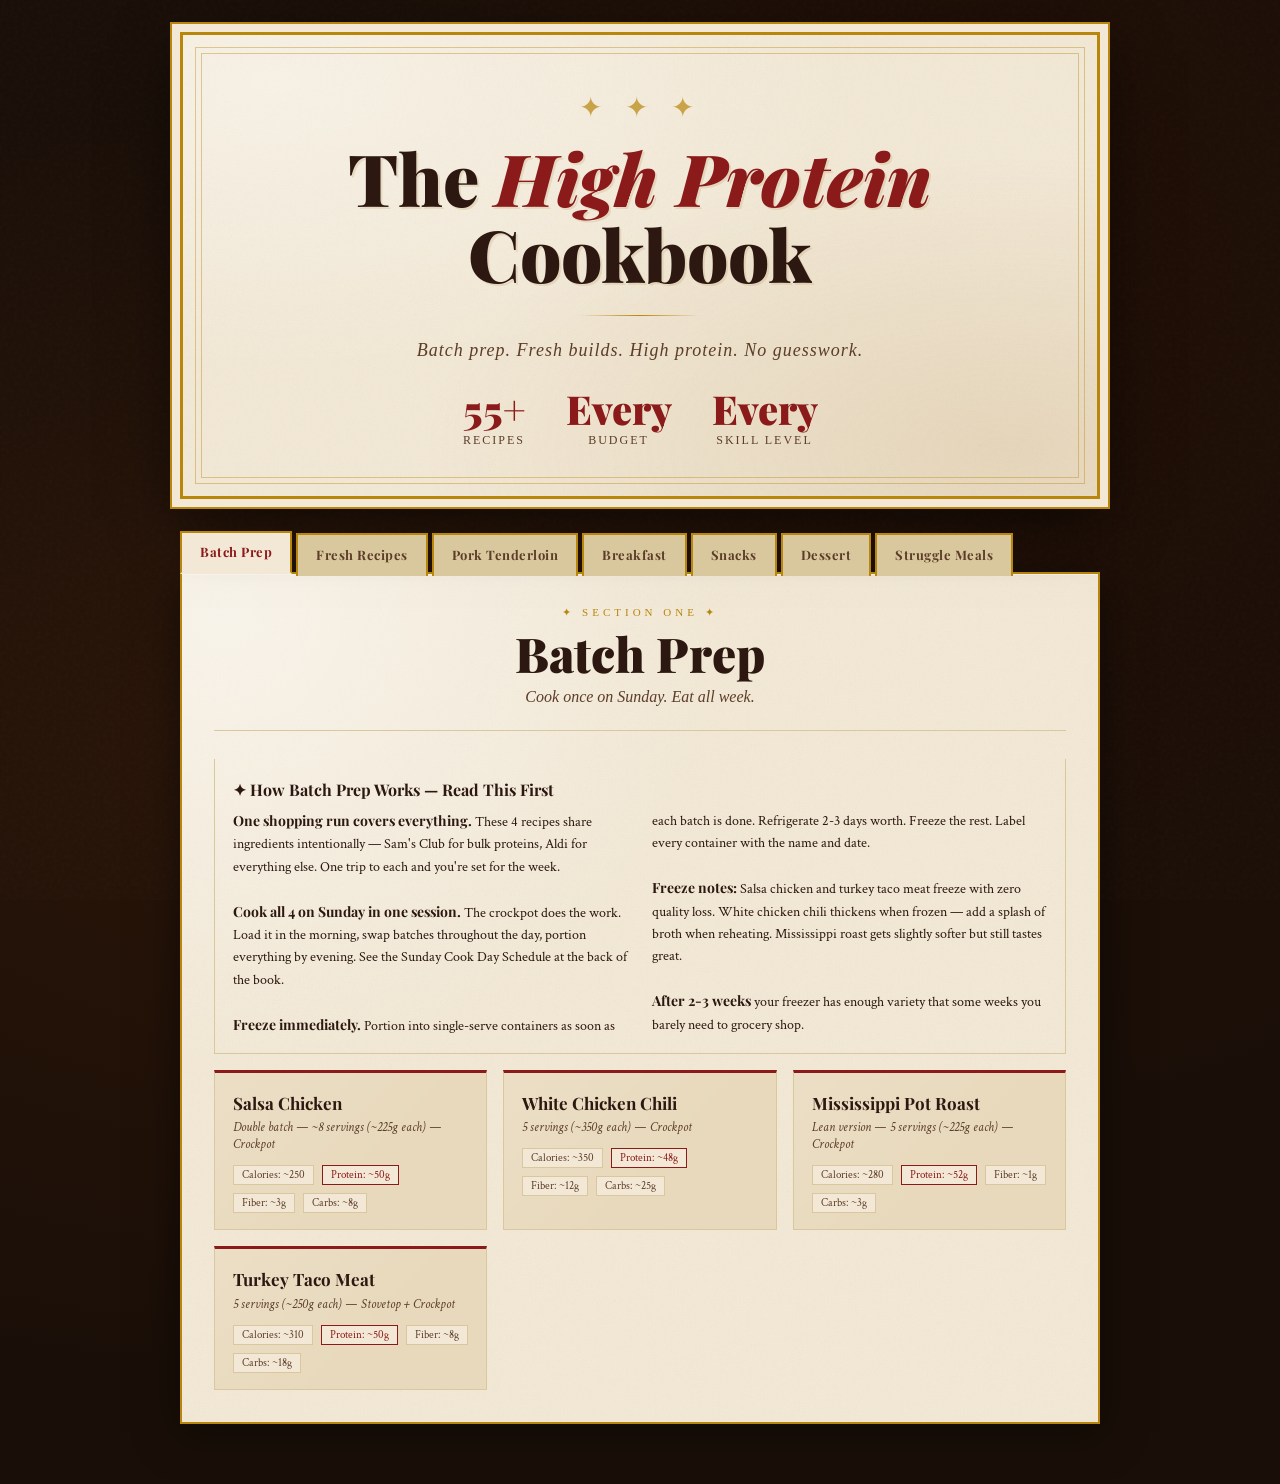
==== commit dbbdde9b: "Add files via upload" ====
--- a/index.html
+++ b/index.html
@@ -1916,6 +1916,29 @@
     // ── TIER 2 ──
     { type: 'divider', name: 'Tier 2 — Tight', subtitle: '$1-2 per meal — eating real food on almost nothing' },
     {
+      name: "Tuna Taco",
+      subtitle: "1 serving (2-4 tacos) -- ~$1.37",
+      time: "10 min",
+      macros: [{l:"Calories",v:"~320"},{l:"Protein",v:"~28g"},{l:"Fiber",v:"~1g"},{l:"Cost",v:"~$1.37"}],
+      ingredients: [
+        "1 can chunk light tuna in water, drained",
+        "1-2 flour tortillas (~$0.25 each) OR corn tortillas",
+        "1/2 tbsp mustard (~$0.02)",
+        "1/2 tbsp butter or neutral oil (~$0.08)",
+        "Pinch of garlic powder (~$0.02)",
+        "Optional: stripe of mayo on top",
+      ],
+      steps: [
+        "Drain the tuna completely -- no water.",
+        "Add tuna, mustard, butter or oil, and garlic powder to a pan over high heat.",
+        "Cook stirring constantly for about 5 minutes until the mustard is no longer bright yellow and everything is cooked together.",
+        "IF USING CORN TORTILLAS: fry each tortilla in hot oil 5-10 seconds per side to soften and blister.",
+        "IF USING FLOUR TORTILLAS: warm directly over a gas flame 10 seconds per side or in a dry pan.",
+        "Fill tortillas with tuna mixture. One can makes 2-4 tacos depending on tortilla size.",
+      ],
+      notes: "Total cost: ~$1.37. The mustard is the move here -- it binds the tuna, adds tang, and cuts the fishiness. Cook until it's no longer bright yellow, that's when it's done. Corn tortillas fried in hot oil are the better choice if you have oil to spare -- they add crunch and flavor.",
+    },
+    {
       name: "Upgraded Dollar Store Ramen",
       subtitle: "1 serving -- ~$1.50",
       time: "10 min",
@@ -2203,7 +2226,6 @@
     }
     return `
     <div class="recipe-card" onclick="showRecipe('${section}', ${i})">
-      <div class="recipe-card-num">— ${r.name.toUpperCase().substring(0,3)} —</div>
       <div class="recipe-card-name">${r.name}</div>
       <div class="recipe-card-meta">${r.subtitle}</div>
       <div class="recipe-card-macros">
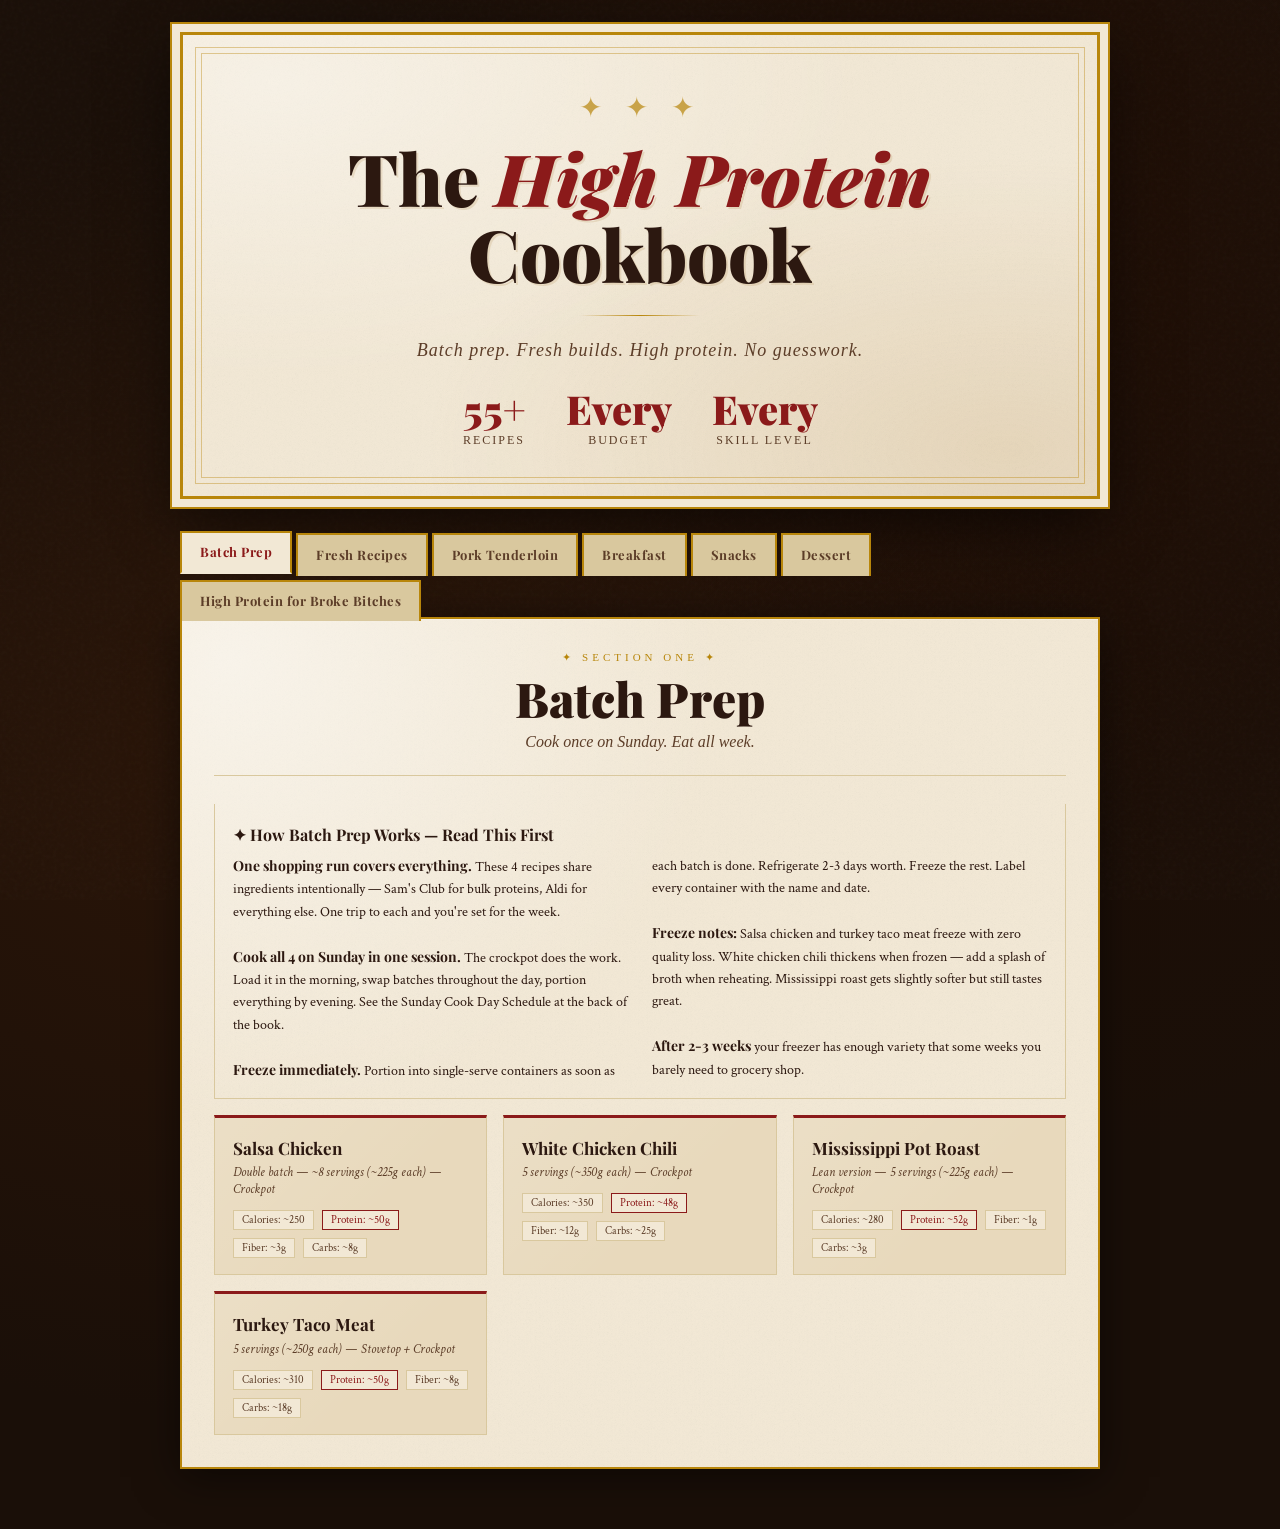
==== commit f866b040: "Add files via upload" ====
--- a/index.html
+++ b/index.html
@@ -606,7 +606,7 @@
     <button class="tab-btn" onclick="switchTab('breakfast')">Breakfast</button>
     <button class="tab-btn" onclick="switchTab('snacks')">Snacks</button>
     <button class="tab-btn" onclick="switchTab('dessert')">Dessert</button>
-    <button class="tab-btn" onclick="switchTab('struggle')">Struggle Meals</button>
+    <button class="tab-btn" onclick="switchTab('struggle')">High Protein for Broke Bitches</button>
   </div>
 
   <!-- PANEL -->
@@ -695,7 +695,7 @@
       <div class="recipe-list-view" id="list-struggle">
         <div class="section-header">
           <div class="section-label">✦ Section Seven ✦</div>
-          <div class="section-title">Struggle Meals</div>
+          <div class="section-title">High Protein for Broke Bitches</div>
           <div class="section-desc">Three tiers. $0.75 to $3 per meal. A complete budget eating system.</div>
         </div>
         <div class="recipe-grid" id="grid-struggle"></div>
@@ -1796,6 +1796,12 @@
     },
   ],
   struggle: [
+    // ── INTRO ──
+    {
+      type: 'info',
+      name: '✦ Why This Section Exists',
+      body: `This section exists because I've been there. Bills, debt, an empty fridge, and a paycheck that won't hit for four days. The recipes in here aren't fancy — they're food that fills you up, hits real protein numbers, and costs less than a vending machine snack. Three tiers, from $0.75 to $3 per meal, all built around the same handful of pantry staples. Buy them once. Eat all month. No shame in any of it.`,
+    },
     // ── PANTRY STAPLES INFO CARD ──
     {
       type: 'info',
@@ -1986,9 +1992,9 @@
     },
     {
       name: "Frozen Vegetable Rice Bowl",
-      subtitle: "1 serving -- ~$1.25",
+      subtitle: "1 serving -- ~$1.75 with egg / ~$2.00 with tuna",
       time: "10 min",
-      macros: [{l:"Calories",v:"~380"},{l:"Protein",v:"~8g"},{l:"Fiber",v:"~8g"},{l:"Cost",v:"~$1.25"}],
+      macros: [{l:"Calories",v:"~460"},{l:"Protein",v:"~20g"},{l:"Fiber",v:"~8g"},{l:"Cost",v:"~$1.75"}],
       ingredients: [
         "1/2 cup dry rice, cooked",
         "1 bag frozen mixed vegetables (~12 oz)",
@@ -1996,19 +2002,20 @@
         "1/2 tsp garlic powder",
         "1/2 tsp sesame oil (optional)",
         "Hot sauce",
-        "[Protein Upgrades -- Add Any]",
-        "1 fried egg on top (+$0.50)",
-        "1/2 can tuna mixed in (+$0.75)",
-        "Leftover chicken from batch prep",
+        "[Pick Your Protein -- Required, Not Optional]",
+        "1-2 fried eggs on top (~$0.50 -- easiest option)",
+        "1/2 can tuna mixed in (~$0.50 -- highest protein)",
+        "Leftover chicken from batch prep (free if you have it)",
       ],
       steps: [
         "Cook rice per package directions.",
         "Microwave frozen veg per bag directions. Drain any excess water.",
         "Toss veg with soy sauce, garlic powder, and sesame oil while hot.",
-        "Rice in bowl, veg on top, hot sauce to finish.",
-        "Add any protein upgrade if you have one.",
-      ],
-      notes: "Base bowl is low protein at 8g -- this is a volume and fiber meal, not a protein meal. Always add a protein upgrade when you can afford it. A single egg on top takes it to ~14g for 50 cents. Half a can of tuna takes it to ~28g for 75 cents.",
+        "Rice in bowl, veg on top.",
+        "Add your protein -- fry an egg and put it on top, or mix in half a can of tuna.",
+        "Hot sauce to finish.",
+      ],
+      notes: "This bowl without protein is just a side dish at 8g. Always add the egg or tuna -- it takes 2 extra minutes and the difference is 12-30g more protein. Egg = ~20g total for $1.75. Tuna = ~28g total for $2.00. Leftover batch chicken = ~50g total for basically free.",
     },
     {
       name: "Cottage Cheese Pasta",
@@ -2203,11 +2210,205 @@
       ],
       notes: "Going from $5.50 to $12.35 a week gets you from surviving to actually eating well. The salsa does all the flavor work -- no real cooking skill required. Add a dozen eggs for ~$6 more and breakfast is covered too at ~$18.35 total for the week. That is less than a single fast food combo meal per day.",
     },
+
+    // ── TUNA & RICE SUBSECTION ──
+    { type: 'divider', name: 'The Tuna & Rice System', subtitle: '20-pack tuna + 20 lb rice bag = 40+ meals under $1 each' },
+    {
+      type: 'info',
+      name: '✦ The Tuna & Rice System — Best Protein-Per-Dollar in the Section',
+      body: `
+        <strong>Sam's Club 20-pack chunk light tuna:</strong> ~$16-18. That's ~$0.85 per can.<br>
+        <strong>Sam's Club 20 lb rice bag:</strong> ~$12. That's ~$0.08 per serving.<br>
+        <strong>Base cost per meal (1 can + ½ cup dry rice):</strong> ~$0.93 before any flavoring.<br>
+        <strong>Flavoring adds:</strong> $0.05–0.25 depending on what you use.<br><br>
+        Not the absolute cheapest system in this book — beans and rice at $5.50/week still wins that. But tuna and rice hits 38-46g protein per meal at under $1.20, which beans alone can't touch. This is the move when you need protein and variety without spending more than a dollar a meal.<br><br>
+        Same two ingredients. Eight completely different meals. Drain the tuna hard every time. Acid always helps. Bold seasoning always required.
+      `,
+    },
+    {
+      name: "Japanese Tuna Rice Bowl",
+      subtitle: "1 serving -- ~$1.10 -- Budget poke",
+      time: "10 min",
+      macros: [{l:"Calories",v:"~420"},{l:"Protein",v:"~40g"},{l:"Fiber",v:"~1g"},{l:"Cost",v:"~$1.10"}],
+      ingredients: [
+        "1 can chunk light tuna, drained hard",
+        "1/2 cup dry rice, cooked",
+        "1 tbsp soy sauce",
+        "1 tsp sesame oil",
+        "1 tsp rice vinegar",
+        "1 tsp sriracha",
+        "Optional: cucumber slices, scallion, sesame seeds",
+      ],
+      steps: [
+        "Cook rice. Drain tuna completely -- press it dry.",
+        "Mix soy sauce, sesame oil, rice vinegar, and sriracha together.",
+        "Toss tuna in the sauce until fully coated.",
+        "Rice in bowl, dressed tuna on top. Whatever toppings you have.",
+      ],
+      notes: "This is the budget poke bowl. The rice vinegar is what makes it taste like more than just tuna and soy sauce -- don't skip it. Sesame oil in the sauce only, never use it to cook -- it burns.",
+    },
+    {
+      name: "Mediterranean Tuna Rice",
+      subtitle: "1 serving -- ~$1.20",
+      time: "10 min",
+      macros: [{l:"Calories",v:"~440"},{l:"Protein",v:"~38g"},{l:"Fiber",v:"~2g"},{l:"Cost",v:"~$1.20"}],
+      ingredients: [
+        "1 can chunk light tuna, drained hard",
+        "1/2 cup dry rice, cooked",
+        "1 tbsp olive oil or neutral oil",
+        "Juice of 1/4 lemon",
+        "1/4 tsp dried oregano",
+        "Pinch of red pepper flakes",
+        "Optional: sliced red onion, capers, olives",
+      ],
+      steps: [
+        "Cook rice. Drain tuna completely.",
+        "Drizzle oil and lemon juice over tuna. Add oregano and red pepper flakes.",
+        "Toss gently -- don't shred it into paste, keep some chunk.",
+        "Rice in bowl, tuna on top. Red onion and capers if you have them.",
+      ],
+      notes: "The lemon is doing heavy lifting here -- squeeze it over right before eating not before. Oil carries the oregano into the fish. Keeps well in the fridge if you hold the lemon until serving.",
+    },
+    {
+      name: "Tex-Mex Tuna Rice Bowl",
+      subtitle: "1 serving -- ~$1.10",
+      time: "10 min",
+      macros: [{l:"Calories",v:"~420"},{l:"Protein",v:"~40g"},{l:"Fiber",v:"~3g"},{l:"Cost",v:"~$1.10"}],
+      ingredients: [
+        "1 can chunk light tuna, drained hard",
+        "1/2 cup dry rice, cooked",
+        "1/2 tsp cumin",
+        "1/2 tsp chili powder",
+        "Squeeze of lime",
+        "2 tbsp salsa or hot sauce",
+        "Optional: black beans, corn, pickled jalapenos",
+      ],
+      steps: [
+        "Cook rice. Drain tuna hard.",
+        "Toss tuna with cumin, chili powder, lime juice, and salsa.",
+        "Rice in bowl, seasoned tuna on top. Hot sauce.",
+        "Add beans and corn if you have them -- turns it into a full burrito bowl.",
+      ],
+      notes: "Cumin is the move here -- it removes the fishy edge and makes the tuna read as a taco protein instead. Lime juice at the end, not mixed in early or it starts to chemically 'cook' the tuna and changes the texture.",
+    },
+    {
+      name: "Curry Tuna Rice Bowl",
+      subtitle: "1 serving -- ~$1.15 -- Serve cold",
+      time: "10 min",
+      macros: [{l:"Calories",v:"~430"},{l:"Protein",v:"~42g"},{l:"Fiber",v:"~1g"},{l:"Cost",v:"~$1.15"}],
+      ingredients: [
+        "1 can chunk light tuna, drained hard",
+        "1/2 cup dry rice, cooked and cooled",
+        "2 tbsp Friendly Farms plain Greek yogurt",
+        "1/2 tsp curry powder",
+        "Squeeze of lime",
+        "Pinch of salt",
+        "Optional: raisins, cilantro, cucumber",
+      ],
+      steps: [
+        "Cook rice and let it cool -- this one is served cold or room temp.",
+        "Drain tuna completely.",
+        "Mix Greek yogurt, curry powder, lime juice, and salt together.",
+        "Fold tuna into the curry yogurt sauce gently.",
+        "Serve over cooled rice.",
+      ],
+      notes: "Sounds weird. Genuinely good. The yogurt cuts the fishiness better than mayo and adds protein. Served cold makes it feel completely different from the other bowls -- good for a packed lunch situation.",
+    },
+    {
+      name: "Miso Tuna Rice Bowl",
+      subtitle: "1 serving -- ~$1.20",
+      time: "10 min",
+      macros: [{l:"Calories",v:"~415"},{l:"Protein",v:"~40g"},{l:"Fiber",v:"~1g"},{l:"Cost",v:"~$1.20"}],
+      ingredients: [
+        "1 can chunk light tuna, drained hard",
+        "1/2 cup dry rice, cooked",
+        "1 tsp miso paste (white or yellow)",
+        "1 tsp soy sauce",
+        "1/2 tsp sesame oil",
+        "1/2 tsp rice vinegar",
+        "1 tbsp warm water (to thin the miso)",
+        "Optional: scallion, ginger, sesame seeds",
+      ],
+      steps: [
+        "Cook rice. Drain tuna completely.",
+        "Dissolve miso paste in warm water. Add soy sauce, sesame oil, and rice vinegar.",
+        "Toss tuna in miso sauce until coated.",
+        "Rice in bowl, miso tuna on top. Scallion if you have it.",
+      ],
+      notes: "Miso is the deepest umami hit in this whole system -- it makes the tuna taste nothing like canned tuna. A small tub of miso paste costs ~$3-4 and lasts months in the fridge. Worth buying once.",
+    },
+    {
+      name: "Classic Tuna Salad Rice Bowl",
+      subtitle: "1 serving -- ~$1.15 -- American comfort",
+      time: "10 min",
+      macros: [{l:"Calories",v:"~440"},{l:"Protein",v:"~40g"},{l:"Fiber",v:"~1g"},{l:"Cost",v:"~$1.15"}],
+      ingredients: [
+        "1 can chunk light tuna, drained hard",
+        "1/2 cup dry rice, cooked",
+        "1 tbsp mayo or Greek yogurt (Greek yogurt = higher protein, lower cal)",
+        "1 tsp yellow mustard",
+        "1 tsp pickle relish or diced dill pickle",
+        "Pinch of celery salt or onion powder",
+        "Cracked black pepper",
+      ],
+      steps: [
+        "Cook rice. Drain tuna hard.",
+        "Mix mayo or yogurt, mustard, relish, celery salt, and pepper.",
+        "Fold tuna into the dressing.",
+        "Serve cold over rice -- or warm the rice and put the cold tuna salad on top.",
+      ],
+      notes: "Classic tuna salad over rice instead of bread saves calories and adds fiber. Greek yogurt instead of mayo cuts fat and adds ~5g protein per serving. Cold tuna over hot rice is actually a great textural contrast.",
+    },
+    {
+      name: "Italian Tuna & White Bean Rice",
+      subtitle: "1 serving -- ~$1.85 -- Most filling of the eight",
+      time: "10 min",
+      macros: [{l:"Calories",v:"~520"},{l:"Protein",v:"~46g"},{l:"Fiber",v:"~10g"},{l:"Cost",v:"~$1.85"}],
+      ingredients: [
+        "1 can chunk light tuna, drained hard",
+        "1/2 cup dry rice, cooked",
+        "1/2 can white beans (Great Northern or cannellini), drained",
+        "1 tbsp olive oil",
+        "Juice of 1/4 lemon",
+        "1/4 tsp dried oregano + pinch of red pepper flakes",
+        "Salt + cracked black pepper",
+        "Optional: sun-dried tomatoes, red onion",
+      ],
+      steps: [
+        "Cook rice. Drain tuna completely.",
+        "Toss white beans with olive oil, lemon juice, oregano, red pepper flakes, salt, and pepper.",
+        "Add tuna and fold together gently -- keep some texture.",
+        "Serve over rice. Sun-dried tomatoes on top if you have them.",
+      ],
+      notes: "Most expensive of the eight at ~$1.85 but also the most filling -- the white beans add 10g fiber and push it closer to a full restaurant-style meal. The extra half can of beans is what makes this one.",
+    },
+    {
+      name: "Nooch Caesar Tuna Rice",
+      subtitle: "1 serving -- ~$1.20 -- Parmesan vibes for free",
+      time: "10 min",
+      macros: [{l:"Calories",v:"~430"},{l:"Protein",v:"~44g"},{l:"Fiber",v:"~1g"},{l:"Cost",v:"~$1.20"}],
+      ingredients: [
+        "1 can chunk light tuna, drained hard",
+        "1/2 cup dry rice, cooked",
+        "3 tbsp nutritional yeast",
+        "1 tbsp mayo or Greek yogurt",
+        "Juice of 1/4 lemon",
+        "1/2 tsp garlic powder",
+        "1/2 tsp Worcestershire sauce",
+        "Salt + cracked black pepper",
+      ],
+      steps: [
+        "Cook rice. Drain tuna hard.",
+        "Mix nutritional yeast, mayo or yogurt, lemon juice, garlic powder, Worcestershire, salt, and pepper into a thick sauce.",
+        "Toss tuna in the sauce until coated.",
+        "Rice in bowl, nooch caesar tuna on top. Extra nutritional yeast on top like parmesan.",
+      ],
+      notes: "Nutritional yeast + lemon + garlic + Worcestershire is a stripped-down Caesar dressing with no anchovy needed -- the tuna provides that same umami hit. Tastes like a Caesar salad without the lettuce or croutons.",
+    },
   ],
 };
 
 // ── RENDER
-
 function renderGrid(section) {
   const grid = document.getElementById(`grid-${section}`);
   const recipes = RECIPES[section];
